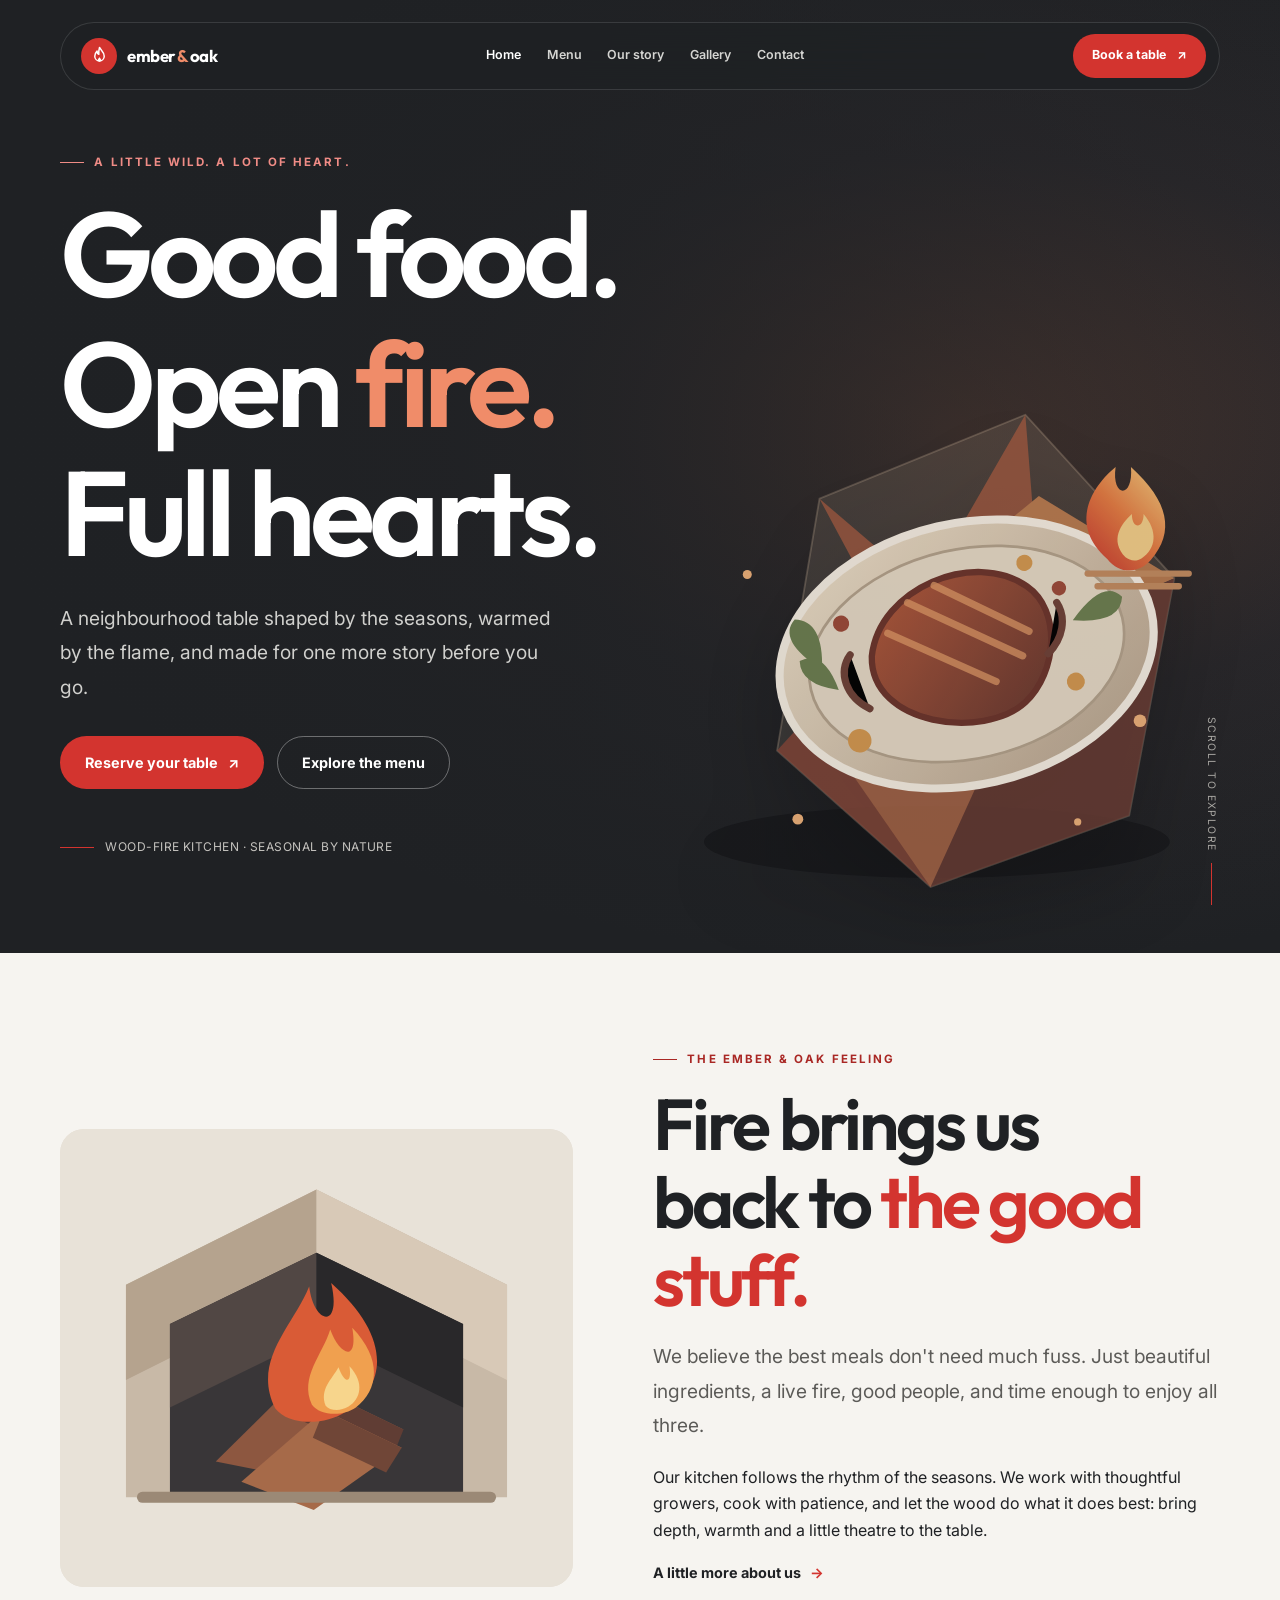
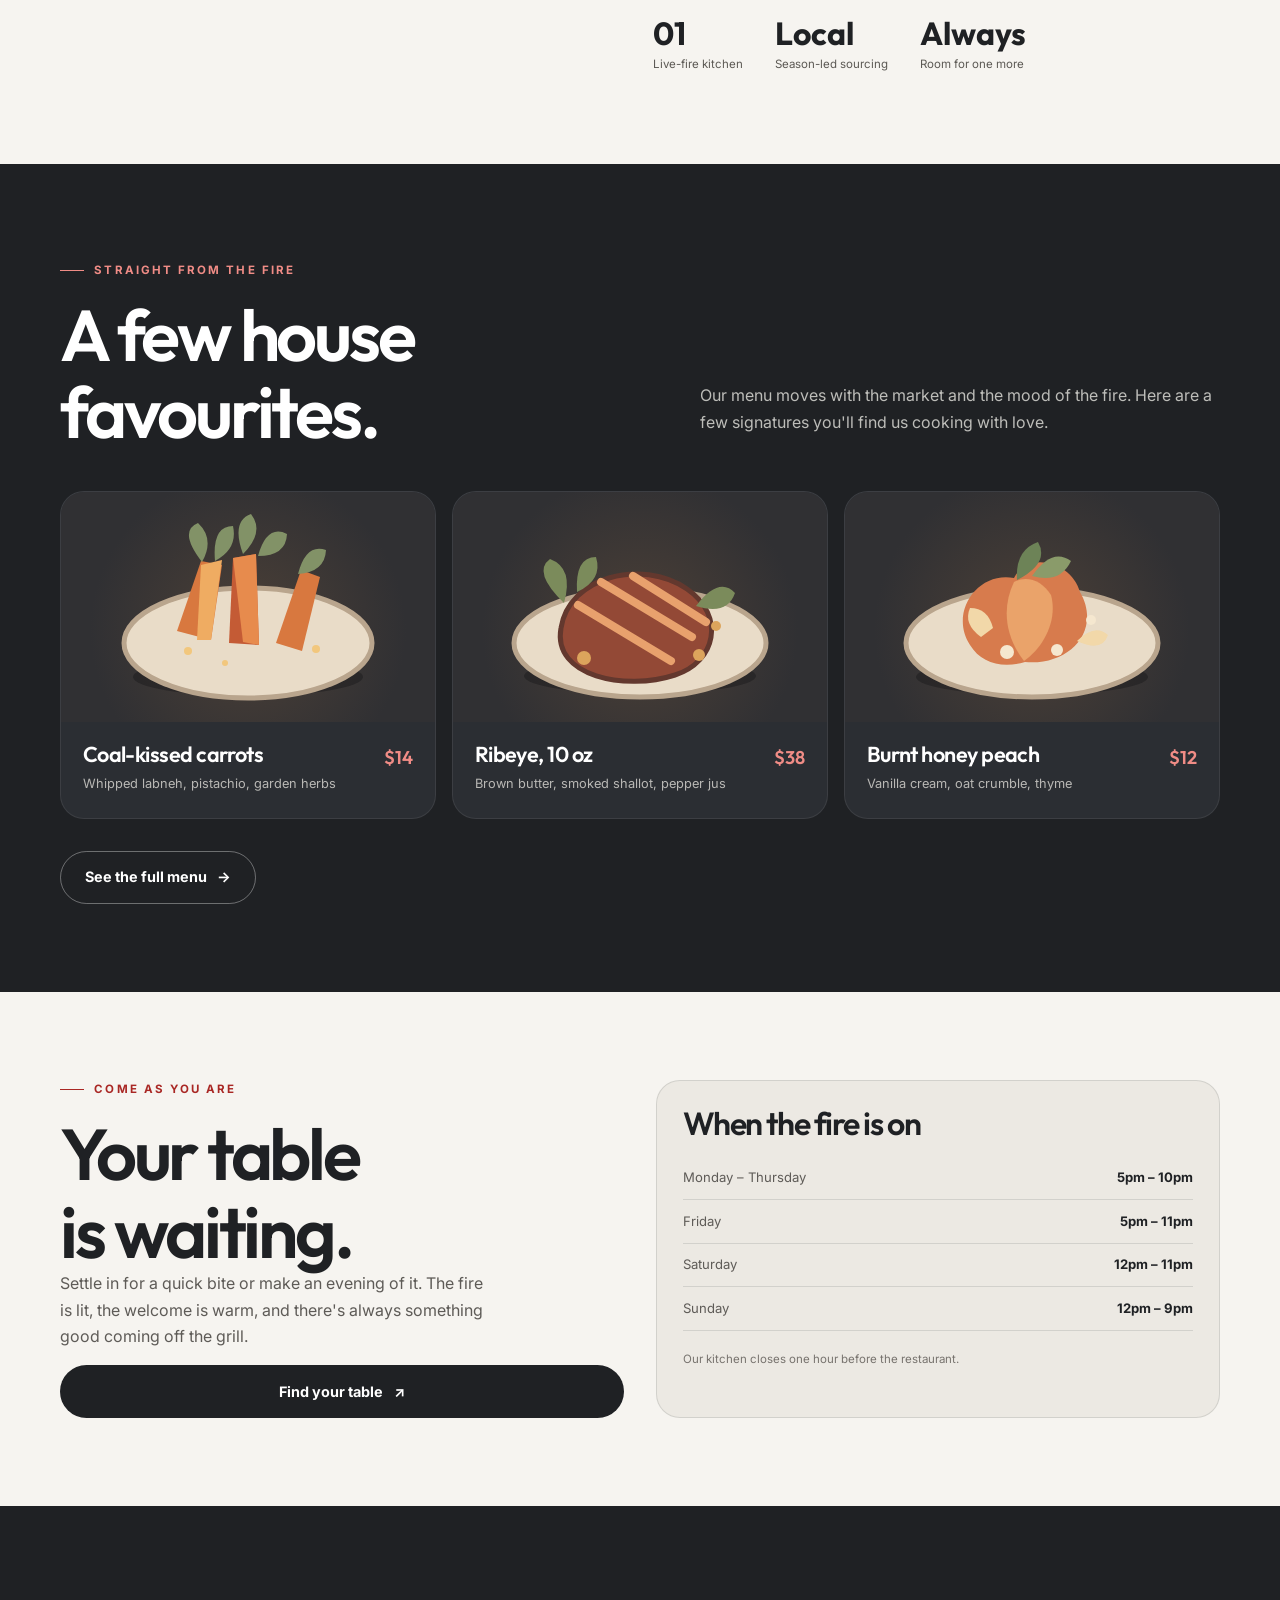
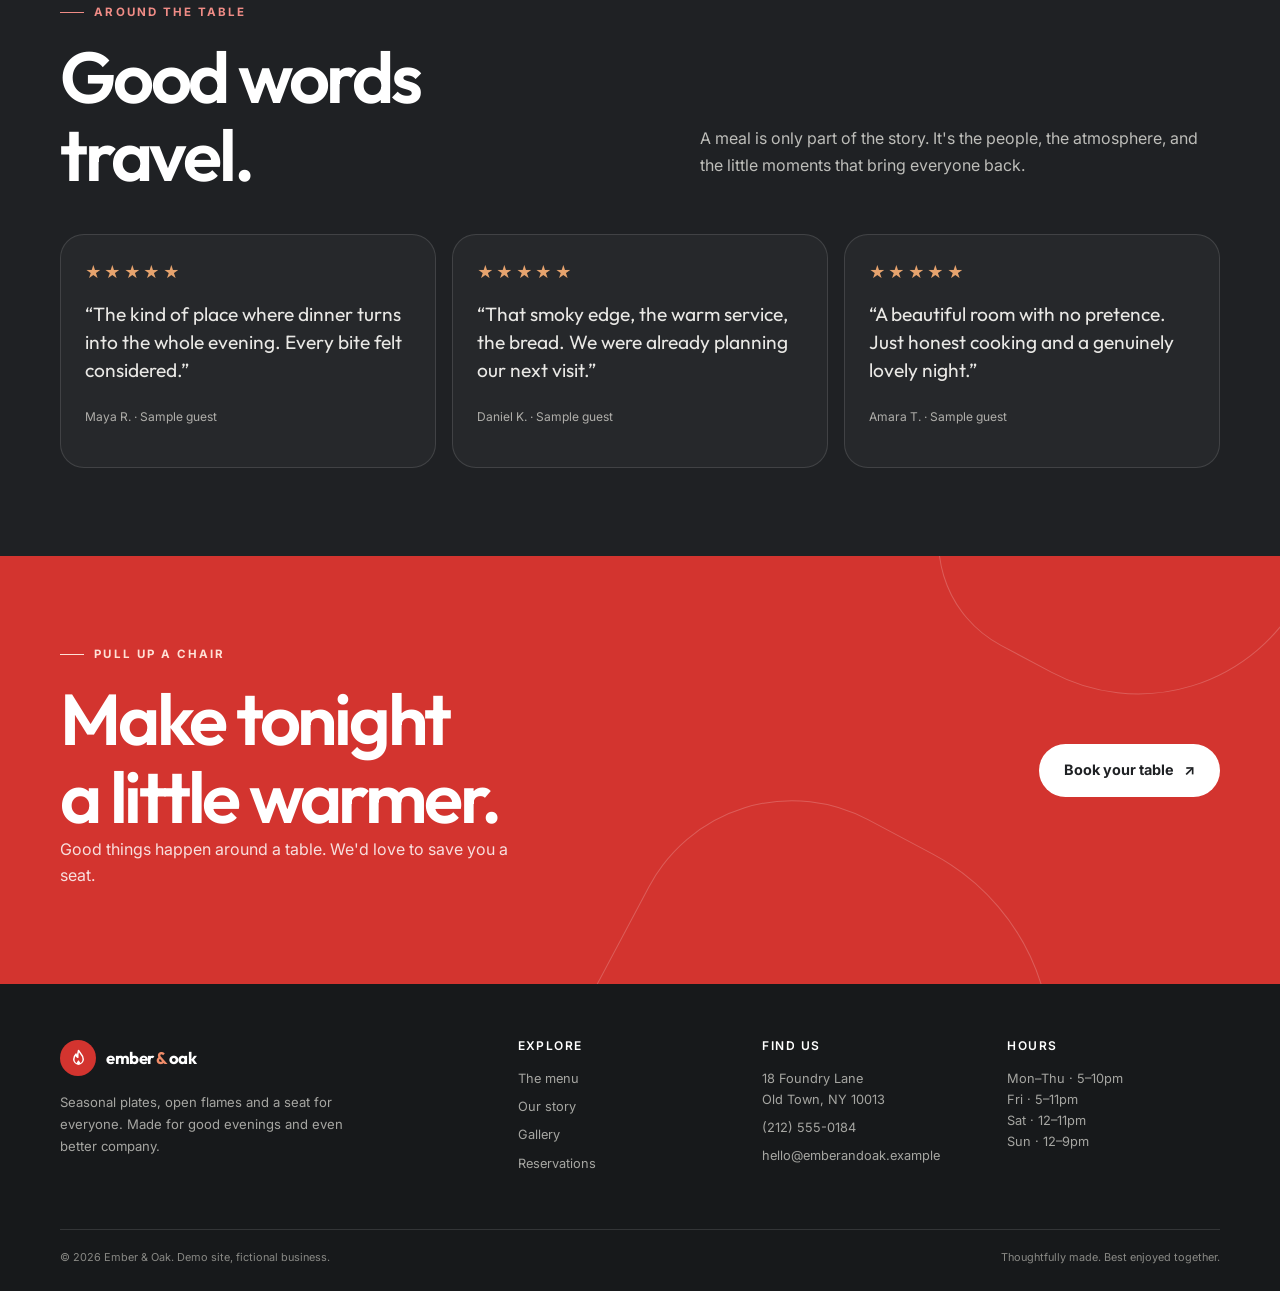
==== index.html @ a375aa8c "Polish homepage metadata, fonts, footer and design tokens" ====
<!doctype html>
<html lang="en">
<head>
  <meta charset="utf-8">
  <meta name="viewport" content="width=device-width, initial-scale=1">
  <meta name="theme-color" content="#1F2124">
  <title>Ember & Oak | Wood-Fire Dining, Thoughtfully Made</title>
  <meta name="description" content="Gather around the fire at Ember & Oak. Seasonal ingredients, open-flame cooking and generous hospitality in the heart of the city.">
  <meta property="og:type" content="website">
  <meta property="og:title" content="Ember & Oak | Wood-Fire Dining">
  <meta property="og:description" content="Seasonal ingredients. Open-flame cooking. A table worth gathering around.">
  <link rel="preconnect" href="https://fonts.googleapis.com">
  <link rel="preconnect" href="https://fonts.gstatic.com" crossorigin>
  <link href="https://fonts.googleapis.com/css2?family=Inter:wght@400;500;600;700&family=Outfit:wght@400;500;600;700;800&display=swap" rel="stylesheet">
  <link rel="stylesheet" href="css/styles.css">
  <script src="js/main.js" defer></script>
</head>
<body>
  <a class="skip-link" href="#main">Skip to content</a>
  <header class="site-header">
    <div class="container">
      <nav class="nav-shell" aria-label="Main navigation">
        <a class="brand" href="index.html" aria-label="Ember and Oak home">
          <span class="brand-mark" aria-hidden="true">
            <svg viewBox="0 0 24 24" fill="none"><path d="M12 2.8c1.7 3.1 5.4 5.2 5.4 10a5.4 5.4 0 1 1-10.8 0c0-2.2 1-4.1 2.6-5.8.1 2 1.1 3.1 2 3.6-.2-3.1.1-5.3.8-7.8Z" stroke="white" stroke-width="1.7" stroke-linecap="round" stroke-linejoin="round"/><path d="M12 14.1c1 1.2 1.8 2 1.8 3.1a1.8 1.8 0 1 1-3.6 0c0-.9.6-1.8 1.8-3.1Z" fill="white"/></svg>
          </span>
          <span>ember <span style="color:var(--accent-warm)">&</span> oak</span>
        </a>
        <div class="nav-links">
          <a href="index.html" aria-current="page">Home</a>
          <a href="menu.html">Menu</a>
          <a href="about.html">Our story</a>
          <a href="gallery.html">Gallery</a>
          <a href="contact.html">Contact</a>
        </div>
        <a class="btn nav-cta" href="reservations.html">Book a table <span aria-hidden="true">↗</span></a>
        <button class="menu-toggle" type="button" aria-label="Open navigation" aria-expanded="false" aria-controls="mobile-nav">
          <svg viewBox="0 0 24 24" fill="none" stroke="currentColor" stroke-width="1.8" stroke-linecap="round"><path d="M4 7h16M4 12h16M4 17h16"/></svg>
        </button>
      </nav>
      <div class="mobile-nav" id="mobile-nav">
        <a href="index.html" aria-current="page">Home</a>
        <a href="menu.html">Menu</a>
        <a href="about.html">Our story</a>
        <a href="gallery.html">Gallery</a>
        <a href="reservations.html">Reservations</a>
        <a href="contact.html">Contact</a>
      </div>
    </div>
  </header>

  <main id="main">
    <section class="hero" aria-labelledby="hero-title">
      <canvas class="hero-mesh" id="hero-mesh" aria-hidden="true"></canvas>
      <div class="container hero-grid">
        <div class="hero-copy">
          <p class="eyebrow">A little wild. A lot of heart.</p>
          <h1 id="hero-title">Good food.<br>Open <em>fire.</em><br>Full hearts.</h1>
          <p class="lead">A neighbourhood table shaped by the seasons, warmed by the flame, and made for one more story before you go.</p>
          <div class="hero-actions">
            <a class="btn" href="reservations.html">Reserve your table <span aria-hidden="true">↗</span></a>
            <a class="btn btn--outline" href="menu.html">Explore the menu</a>
          </div>
          <p class="hero-note">WOOD-FIRE KITCHEN · SEASONAL BY NATURE</p>
        </div>
      </div>
      <div class="hero-art hero-orbit" aria-hidden="true">
        <svg viewBox="0 0 720 660" role="img">
          <defs>
            <linearGradient id="plate" x1="0" y1="0" x2="1" y2="1"><stop stop-color="#F4E6CF"/><stop offset="1" stop-color="#B9A48D"/></linearGradient>
            <linearGradient id="steak" x1="0" y1="0" x2="1" y2="1"><stop stop-color="#B85B3C"/><stop offset="1" stop-color="#66372F"/></linearGradient>
            <linearGradient id="flame" x1="0" y1="1" x2=".8" y2="0"><stop stop-color="#C9342E"/><stop offset=".55" stop-color="#E77C42"/><stop offset="1" stop-color="#F5C477"/></linearGradient>
          </defs>
          <ellipse cx="382" cy="558" rx="258" ry="40" fill="#090A0B" opacity=".38"/>
          <g transform="translate(60 36)">
            <path d="M145 421 192 142 420 49 585 230 535 493 315 572Z" fill="#D7C6AC" opacity=".14"/>
            <path d="M145 421 192 142 420 49 585 230 535 493 315 572Z" fill="none" stroke="#F4D7B6" stroke-opacity=".24" stroke-width="2"/>
            <g opacity=".8">
              <path d="m192 142 117 100 111-193 15 190-126 121Z" fill="#A65B40"/>
              <path d="m309 242 126-103 150 91-179 78Z" fill="#D68A55"/>
              <path d="m145 421 164-179 111 66-105 264Z" fill="#8C4738"/>
              <path d="m420 308 165-78-50 263-220 79Z" fill="#6E3B32"/>
              <path d="m309 242 126 66-120 264-105-151Z" fill="#B96D4A"/>
            </g>
            <ellipse cx="355" cy="314" rx="210" ry="145" transform="rotate(-13 355 314)" fill="url(#plate)" stroke="#F9F1E5" stroke-width="9"/>
            <ellipse cx="355" cy="314" rx="177" ry="116" transform="rotate(-13 355 314)" fill="#E9DCC8" stroke="#B6A48D" stroke-width="3"/>
            <g transform="rotate(-13 355 314)">
              <path d="M252 293c25-72 137-90 185-37 31 34 12 100-31 125-53 30-173-13-154-88Z" fill="url(#steak)" stroke="#6D342B" stroke-width="7"/>
              <path d="m275 272 105 79M304 244l111 86M337 232l91 73" stroke="#E8A06A" stroke-width="8" stroke-linecap="round" opacity=".72"/>
              <path d="M237 349c-23-19-26-47-8-63M443 334c20-13 29-34 22-53" stroke="#704237" stroke-width="8" stroke-linecap="round"/>
              <g fill="#6D8050"><path d="M195 295q-42-43-17-61 31 8 17 61ZM208 321q-40-15-35-41 29-7 35 41ZM478 304q43-38 59-13-8 29-59 13Z"/></g>
              <g fill="#D79A50"><circle cx="218" cy="381" r="13"/><circle cx="466" cy="371" r="10"/><circle cx="440" cy="230" r="9"/></g>
              <g fill="#9E4A38"><circle cx="227" cy="250" r="9"/><circle cx="471" cy="266" r="8"/></g>
            </g>
            <g transform="translate(475 70)">
              <path d="M36 139c-43-38-18-80 9-102-5 34 20 36 17 0 42 38 49 72 22 103-12 14-34 17-48-1Z" fill="url(#flame)"/>
              <path d="M56 137c-18-19-5-37 7-48 0 17 13 17 13 0 16 19 14 38-2 49-6 4-13 3-18-1Z" fill="#F6D18A"/>
              <path d="M14 155h112M25 169h90" stroke="#C58C60" stroke-width="7" stroke-linecap="round"/>
            </g>
            <g fill="#F1B37B"><circle cx="112" cy="226" r="5"/><circle cx="547" cy="388" r="7"/><circle cx="478" cy="500" r="4"/><circle cx="168" cy="497" r="6"/></g>
          </g>
        </svg>
      </div>
      <div class="hero-scroll" aria-hidden="true">Scroll to explore</div>
    </section>

    <section class="section section--paper" aria-labelledby="story-title">
      <div class="container story-grid">
        <div class="story-art reveal">
          <svg viewBox="0 0 560 500" role="img" aria-labelledby="story-art-title story-art-desc">
            <title id="story-art-title">A low-poly wood-fired hearth</title>
            <desc id="story-art-desc">Polygonal illustration of glowing logs and a warm flame inside a stone hearth.</desc>
            <rect width="560" height="500" rx="24" fill="#E8E2D8"/>
            <path d="M72 402V170l208-104 208 104v232Z" fill="#C8B9A7"/>
            <path d="M72 170 280 66v104L72 274Z" fill="#B5A38E"/>
            <path d="m280 66 208 104v104L280 170Z" fill="#D8C9B7"/>
            <path d="M120 402V213l160-78 160 78v189Z" fill="#393638"/>
            <path d="m120 213 160-78v91l-160 78Z" fill="#514744"/>
            <path d="m280 135 160 78v91l-160-78Z" fill="#29282A"/>
            <path d="m170 363 91-90 114 55-93 57Z" fill="#8D5740"/>
            <path d="m261 273 114 55-14 35-113-52Z" fill="#603D34"/>
            <path d="m198 385 90-78 85 41-96 68Z" fill="#A66A49"/>
            <path d="m288 307 85 41-17 27-80-38Z" fill="#704637"/>
            <path d="M235 305c-26-52 19-89 37-133 5 42 36 47 24-4 62 55 65 108 17 140-26 17-64 15-78-3Z" fill="#D95B36"/>
            <path d="M275 301c-14-30 12-55 20-82 10 28 31 37 24-2 33 34 29 68 4 87-16 11-40 8-48-3Z" fill="#F0A04F"/>
            <path d="M290 302c-7-18 7-29 14-42 6 17 15 20 12-1 17 18 12 36-1 44-10 6-21 4-25-1Z" fill="#F7D58C"/>
            <path d="M90 402h380" stroke="#9B8976" stroke-width="12" stroke-linecap="round"/>
          </svg>
        </div>
        <div class="story-copy reveal reveal-delay-1">
          <p class="eyebrow">The Ember & Oak feeling</p>
          <h2 id="story-title">Fire brings us<br>back to <span style="color:var(--accent)">the good stuff.</span></h2>
          <p class="lead">We believe the best meals don't need much fuss. Just beautiful ingredients, a live fire, good people, and time enough to enjoy all three.</p>
          <p>Our kitchen follows the rhythm of the seasons. We work with thoughtful growers, cook with patience, and let the wood do what it does best: bring depth, warmth and a little theatre to the table.</p>
          <a class="text-link" href="about.html">A little more about us <span aria-hidden="true">→</span></a>
          <div class="story-stats">
            <div class="stat"><strong>01</strong><span>Live-fire kitchen</span></div>
            <div class="stat"><strong>Local</strong><span>Season-led sourcing</span></div>
            <div class="stat"><strong>Always</strong><span>Room for one more</span></div>
          </div>
        </div>
      </div>
    </section>

    <section class="section" aria-labelledby="dishes-title">
      <div class="container">
        <div class="section-heading reveal">
          <div><p class="eyebrow">Straight from the fire</p><h2 id="dishes-title">A few house<br>favourites.</h2></div>
          <p>Our menu moves with the market and the mood of the fire. Here are a few signatures you'll find us cooking with love.</p>
        </div>
        <div class="dish-grid">
          <article class="dish-card reveal">
            <div class="dish-art">
              <svg viewBox="0 0 340 230" role="img" aria-label="Low-poly illustration of charred carrots with green herbs">
                <ellipse cx="170" cy="185" rx="115" ry="19" fill="#151618" opacity=".4"/><ellipse cx="170" cy="151" rx="124" ry="55" fill="#E9DCC8" stroke="#B9A58D" stroke-width="5"/>
                <path d="m99 139 24-70 21 4-11 75Z" fill="#D8783F"/><path d="m123 73 21-5-11 80-14 0Z" fill="#EFAC62"/><path d="m151 151 4-85 23-4 3 91Z" fill="#C45B35"/><path d="m155 66 23-4 3 91-16-3Z" fill="#E78B4D"/><path d="m198 151 25-73 19 7-18 74Z" fill="#D8783F"/>
                <g fill="#829267"><path d="M124 70q-24-31-4-39 17 16 4 39ZM137 69q-3-35 18-35 5 23-18 35ZM165 62q-12-33 8-40 14 18-8 40ZM180 64q9-32 29-22-1 22-29 22ZM220 82q8-31 28-24-1 22-28 24Z"/></g>
                <g fill="#F2C77D"><circle cx="110" cy="159" r="4"/><circle cx="238" cy="157" r="4"/><circle cx="147" cy="171" r="3"/></g>
              </svg>
            </div>
            <div class="dish-info"><div><h3>Coal-kissed carrots</h3><p>Whipped labneh, pistachio, garden herbs</p></div><span class="dish-price">$14</span></div>
          </article>
          <article class="dish-card reveal reveal-delay-1">
            <div class="dish-art">
              <svg viewBox="0 0 340 230" role="img" aria-label="Low-poly illustration of wood-fired steak with herbs">
                <ellipse cx="170" cy="184" rx="116" ry="18" fill="#151618" opacity=".4"/><ellipse cx="170" cy="151" rx="126" ry="54" fill="#E9DCC8" stroke="#B9A58D" stroke-width="5"/>
                <path d="M91 136c8-51 80-70 126-39 39 27 29 73-12 86-49 16-123 2-114-47Z" fill="#934936" stroke="#63382E" stroke-width="5"/>
                <path d="m108 113 93 56M131 90l91 55M163 84l73 46" stroke="#E8A16D" stroke-width="8" stroke-linecap="round"/>
                <g fill="#7B8B5B"><path d="M94 111q-32-31-14-44 24 9 14 44ZM107 100q-2-35 19-35 7 23-19 35ZM226 114q23-30 39-13-8 23-39 13Z"/></g>
                <g fill="#DCA45C"><circle cx="114" cy="166" r="7"/><circle cx="229" cy="163" r="6"/><circle cx="246" cy="134" r="5"/></g>
              </svg>
            </div>
            <div class="dish-info"><div><h3>Ribeye, 10 oz</h3><p>Brown butter, smoked shallot, pepper jus</p></div><span class="dish-price">$38</span></div>
          </article>
          <article class="dish-card reveal reveal-delay-2">
            <div class="dish-art">
              <svg viewBox="0 0 340 230" role="img" aria-label="Low-poly illustration of a roasted peach dessert">
                <ellipse cx="170" cy="185" rx="116" ry="18" fill="#151618" opacity=".4"/><ellipse cx="170" cy="151" rx="126" ry="54" fill="#E9DCC8" stroke="#B9A58D" stroke-width="5"/>
                <path d="M108 153c-21-32 7-74 44-67 14-28 58-16 66 14 22 38-10 74-55 70-23 7-44 1-55-17Z" fill="#D77B4D"/>
                <path d="M152 90c-13 27-8 56 10 79 19-13 34-40 27-66-9-15-25-20-37-13Z" fill="#EAA36A"/>
                <path d="M155 88q-2-30 21-38 12 21-21 38Z" fill="#6D8357"/><path d="M170 84q20-29 39-15-11 23-39 15Z" fill="#8A9B6A"/>
                <path d="M119 145q-18-13-11-29 18 0 23 20Z" fill="#F2D8A9"/><path d="M215 149q18-18 31-6-6 18-31 6Z" fill="#F2D8A9"/>
                <g fill="#F5E7CF"><circle cx="145" cy="160" r="7"/><circle cx="195" cy="158" r="6"/><circle cx="229" cy="128" r="5"/></g>
              </svg>
            </div>
            <div class="dish-info"><div><h3>Burnt honey peach</h3><p>Vanilla cream, oat crumble, thyme</p></div><span class="dish-price">$12</span></div>
          </article>
        </div>
        <div style="margin-top:2rem"><a class="btn btn--outline" href="menu.html">See the full menu <span aria-hidden="true">→</span></a></div>
      </div>
    </section>

    <section class="section section--paper" aria-labelledby="visit-title">
      <div class="container visit-grid">
        <div class="visit-aside reveal">
          <p class="eyebrow">Come as you are</p>
          <h2 id="visit-title">Your table<br>is waiting.</h2>
          <p>Settle in for a quick bite or make an evening of it. The fire is lit, the welcome is warm, and there's always something good coming off the grill.</p>
          <a class="btn btn--dark" href="reservations.html">Find your table <span aria-hidden="true">↗</span></a>
        </div>
        <div class="visit-card reveal reveal-delay-1">
          <h3>When the fire is on</h3>
          <div class="hours-row"><span>Monday – Thursday</span><strong>5pm – 10pm</strong></div>
          <div class="hours-row"><span>Friday</span><strong>5pm – 11pm</strong></div>
          <div class="hours-row"><span>Saturday</span><strong>12pm – 11pm</strong></div>
          <div class="hours-row"><span>Sunday</span><strong>12pm – 9pm</strong></div>
          <p style="margin:1.2rem 0 0;color:#77736E;font-size:.72rem">Our kitchen closes one hour before the restaurant.</p>
        </div>
      </div>
    </section>

    <section class="section" aria-labelledby="voices-title">
      <div class="container">
        <div class="section-heading reveal">
          <div><p class="eyebrow">Around the table</p><h2 id="voices-title">Good words<br>travel.</h2></div>
          <p>A meal is only part of the story. It's the people, the atmosphere, and the little moments that bring everyone back.</p>
        </div>
        <div class="quote-grid">
          <article class="quote-card reveal"><div class="quote-stars" aria-label="5 out of 5 stars">★★★★★</div><blockquote>“The kind of place where dinner turns into the whole evening. Every bite felt considered.”</blockquote><p class="quote-person">Maya R. · Sample guest</p></article>
          <article class="quote-card reveal reveal-delay-1"><div class="quote-stars" aria-label="5 out of 5 stars">★★★★★</div><blockquote>“That smoky edge, the warm service, the bread. We were already planning our next visit.”</blockquote><p class="quote-person">Daniel K. · Sample guest</p></article>
          <article class="quote-card reveal reveal-delay-2"><div class="quote-stars" aria-label="5 out of 5 stars">★★★★★</div><blockquote>“A beautiful room with no pretence. Just honest cooking and a genuinely lovely night.”</blockquote><p class="quote-person">Amara T. · Sample guest</p></article>
        </div>
      </div>
    </section>

    <section class="reservation-cta" aria-labelledby="cta-title">
      <div class="container cta-inner reveal">
        <div><p class="eyebrow" style="color:#FFE0D6">Pull up a chair</p><h2 id="cta-title">Make tonight<br>a little warmer.</h2><p>Good things happen around a table. We'd love to save you a seat.</p></div>
        <a class="btn" href="reservations.html">Book your table <span aria-hidden="true">↗</span></a>
      </div>
    </section>
  </main>

  <footer class="site-footer">
    <div class="container">
      <div class="footer-grid">
        <div class="footer-brand">
          <a class="brand" href="index.html"><span class="brand-mark" aria-hidden="true"><svg viewBox="0 0 24 24" fill="none"><path d="M12 2.8c1.7 3.1 5.4 5.2 5.4 10a5.4 5.4 0 1 1-10.8 0c0-2.2 1-4.1 2.6-5.8.1 2 1.1 3.1 2 3.6-.2-3.1.1-5.3.8-7.8Z" stroke="white" stroke-width="1.7" stroke-linecap="round" stroke-linejoin="round"/><path d="M12 14.1c1 1.2 1.8 2 1.8 3.1a1.8 1.8 0 1 1-3.6 0c0-.9.6-1.8 1.8-3.1Z" fill="white"/></svg></span><span>ember <span style="color:#F08C69">&</span> oak</span></a>
          <p>Seasonal plates, open flames and a seat for everyone. Made for good evenings and even better company.</p>
        </div>
        <div class="footer-col"><h3>Explore</h3><a href="menu.html">The menu</a><a href="about.html">Our story</a><a href="gallery.html">Gallery</a><a href="reservations.html">Reservations</a></div>
        <div class="footer-col"><h3>Find us</h3><p>18 Foundry Lane<br>Old Town, NY 10013</p><a href="tel:+12125550184">(212) 555-0184</a><a href="mailto:hello@emberandoak.example">hello@emberandoak.example</a></div>
        <div class="footer-col"><h3>Hours</h3><p>Mon–Thu · 5–10pm<br>Fri · 5–11pm<br>Sat · 12–11pm<br>Sun · 12–9pm</p></div>
      </div>
      <div class="footer-bottom"><span>© 2026 Ember & Oak. Demo site, fictional business.</span><span>Thoughtfully made. Best enjoyed together.</span></div>
    </div>
  </footer>
</body>
</html>
---- css/styles.css ----
/* Ember & Oak — shared design system
   Portfolio sample 01. Mobile-first, accessible, and dependency-free. */
:root {
  color-scheme: dark;
  --charcoal: #1F2124;
  --charcoal-soft: #2B2E33;
  --white: #FFFFFF;
  --paper: #F6F4F0;
  --accent: #D3342F;
  --accent-dark: #A92724;
  --accent-warm: #F08C69;
  --paper-muted: #5C5954;
  --muted: #B8B8B5;
  --line: rgba(255,255,255,.12);
  --font-heading: 'Outfit', 'Arial Rounded MT Bold', sans-serif;
  --font-body: 'Inter', Arial, sans-serif;
  --space-1: .5rem;
  --space-2: 1rem;
  --space-3: 1.5rem;
  --space-4: 2rem;
  --space-5: 3rem;
  --space-6: 4rem;
  --space-7: 6rem;
  --radius-card: 24px;
  --ease: cubic-bezier(.22,.61,.36,1);
  --content: 1160px;
}
*, *::before, *::after { box-sizing: border-box; }
html { scroll-behavior: smooth; scroll-padding-top: 6rem; }
body { margin: 0; background: var(--charcoal); color: var(--white); font-family: var(--font-body); font-size: 16px; line-height: 1.65; -webkit-font-smoothing: antialiased; }
body, button, input, textarea, select { font-family: var(--font-body); }
img, svg { display: block; max-width: 100%; }
a { color: inherit; text-decoration: none; }
button, a { -webkit-tap-highlight-color: transparent; }
button { color: inherit; }
:focus-visible { outline: 3px solid #F1A39F; outline-offset: 4px; }
::selection { background: var(--accent); color: var(--white); }
@view-transition { navigation: auto; }
::view-transition-group(root) { animation-duration: .45s; }
@media (prefers-reduced-motion: reduce) {
  *, *::before, *::after { scroll-behavior: auto !important; animation-duration: .01ms !important; animation-iteration-count: 1 !important; transition-duration: .01ms !important; }
}
.skip-link { position: fixed; z-index: 1000; top: .75rem; left: .75rem; padding: .75rem 1rem; border-radius: 999px; background: var(--white); color: var(--charcoal); transform: translateY(-160%); }
.skip-link:focus { transform: translateY(0); }
.container { width: min(calc(100% - 2.5rem), var(--content)); margin-inline: auto; }
.section { padding-block: var(--space-6); }
.section--paper { background: var(--paper); color: var(--charcoal); }
.eyebrow { display: inline-flex; align-items: center; gap: .65rem; margin: 0 0 1rem; color: #F08C86; font-size: .72rem; font-weight: 700; letter-spacing: .18em; text-transform: uppercase; }
.eyebrow::before { width: 24px; height: 1px; background: currentColor; content: ''; }
.section--paper .eyebrow { color: var(--accent-dark); }
h1, h2, h3, h4 { margin: 0; font-family: var(--font-heading); font-weight: 600; letter-spacing: -.045em; line-height: 1.08; }
h1 { font-size: clamp(3.25rem, 12vw, 7.5rem); }
h2 { font-size: clamp(2.35rem, 7vw, 4.5rem); }
h3 { font-size: clamp(1.45rem, 3vw, 2rem); }
p { margin: 0 0 1rem; }
.lead { max-width: 620px; color: #D0D0CD; font-size: clamp(1.05rem, 2vw, 1.2rem); line-height: 1.8; }
.section--paper .lead { color: #5C5B58; }
.section-heading { display: flex; flex-direction: column; gap: 1rem; margin-bottom: 2.5rem; }
.section-heading > p { max-width: 520px; color: #BDBDB9; }
.section--paper .section-heading > p { color: #66635F; }
.btn { display: inline-flex; min-height: 52px; align-items: center; justify-content: center; gap: .65rem; padding: .85rem 1.5rem; border: 1px solid transparent; border-radius: 999px; background: var(--accent); color: var(--white); font-size: .9rem; font-weight: 700; transition: transform .3s var(--ease), background .3s var(--ease), box-shadow .3s var(--ease); cursor: pointer; }
.btn:hover { transform: translateY(-3px); background: #E0443F; box-shadow: 0 12px 28px rgba(211,52,47,.22); }
.btn:active { transform: translateY(0) scale(.98); }
.btn--outline { border-color: rgba(255,255,255,.35); background: transparent; }
.btn--outline:hover { border-color: var(--white); background: rgba(255,255,255,.08); box-shadow: none; }
.btn--dark { background: var(--charcoal); }
.btn--dark:hover { background: #36393E; }
.text-link { display: inline-flex; align-items: center; gap: .55rem; font-size: .9rem; font-weight: 700; }
.text-link span { color: var(--accent); transition: transform .25s var(--ease); }
.text-link:hover span { transform: translateX(5px); }

/* Shared navigation */
.site-header { position: absolute; z-index: 50; top: 1rem; right: 0; left: 0; }
.nav-shell { display: flex; min-height: 68px; align-items: center; justify-content: space-between; gap: 1rem; padding: .65rem .8rem .65rem 1.1rem; border: 1px solid rgba(255,255,255,.12); border-radius: 999px; background: rgba(31,33,36,.76); backdrop-filter: blur(18px); }
.brand { display: inline-flex; align-items: center; gap: .65rem; font-family: var(--font-heading); font-size: 1.05rem; font-weight: 700; letter-spacing: -.035em; white-space: nowrap; }
.brand-mark { display: grid; width: 36px; height: 36px; place-items: center; border-radius: 50%; background: var(--accent); }
.brand-mark svg { width: 21px; }
.nav-links { display: none; align-items: center; gap: clamp(1rem, 2vw, 2rem); }
.nav-links a { color: #D5D5D2; font-size: .78rem; font-weight: 600; transition: color .2s ease; }
.nav-links a:hover, .nav-links a[aria-current="page"] { color: var(--white); }
.nav-cta { display: none; min-height: 44px; padding: .65rem 1.15rem; font-size: .78rem; }
.menu-toggle { display: grid; width: 44px; height: 44px; place-items: center; border: 0; border-radius: 50%; background: var(--charcoal-soft); cursor: pointer; }
.menu-toggle svg { width: 21px; }
.mobile-nav { position: absolute; top: calc(100% + .6rem); right: 1.25rem; left: 1.25rem; display: none; padding: .8rem; border: 1px solid var(--line); border-radius: 22px; background: #292B2F; box-shadow: 0 20px 50px rgba(0,0,0,.3); }
.mobile-nav.is-open { display: grid; }
.mobile-nav a { padding: .85rem 1rem; border-radius: 12px; color: #E7E7E4; font-size: .9rem; font-weight: 600; }
.mobile-nav a:hover { background: rgba(255,255,255,.07); }

/* Homepage hero */
.hero { position: relative; display: grid; min-height: 760px; min-height: min(900px, 100svh); align-items: center; overflow: hidden; padding: 9rem 0 5rem; isolation: isolate; background: radial-gradient(ellipse at 75% 45%, #49352E 0, #29272A 37%, #1F2124 72%); }
.hero::before { position: absolute; z-index: -1; inset: 0; background: linear-gradient(90deg, rgba(31,33,36,.98) 0%, rgba(31,33,36,.84) 48%, rgba(31,33,36,.15) 100%); content: ''; }
.hero-mesh { position: absolute; z-index: -1; inset: 0; width: 100%; height: 100%; opacity: .56; pointer-events: none; }
.hero-grid { display: grid; align-items: center; gap: 1rem; }
.hero-copy { position: relative; z-index: 2; max-width: 680px; }
.hero h1 { max-width: 760px; }
.hero h1 em { color: #F08C69; font-style: normal; }
.hero-copy .lead { max-width: 510px; margin-top: 1.5rem; }
.hero-actions { display: flex; flex-wrap: wrap; gap: .8rem; margin-top: 2rem; }
.hero-note { display: flex; align-items: center; gap: .7rem; margin-top: 3rem; color: #C4C2BE; font-size: .75rem; letter-spacing: .04em; }
.hero-note::before { width: 34px; height: 1px; background: var(--accent); content: ''; }
.hero-art { position: absolute; right: -16%; bottom: -2%; width: min(76vw, 690px); opacity: .88; pointer-events: none; }
.hero-art svg { width: 100%; filter: drop-shadow(0 35px 40px rgba(0,0,0,.24)); }
.hero-orbit { transform-origin: 50% 50%; animation: orbit-float 9s ease-in-out infinite; }
@keyframes orbit-float { 0%,100% { transform: translateY(0) rotate(-1deg); } 50% { transform: translateY(-13px) rotate(1deg); } }
.hero-scroll { display: none; }

/* Home story */
.story-grid { display: grid; gap: 2rem; align-items: center; }
.story-art { overflow: hidden; border-radius: var(--radius-card); background: #E8E2D8; }
.story-art svg { width: 100%; }
.story-copy h2 { max-width: 600px; }
.story-copy .lead { margin-block: 1.3rem; }
.story-stats { display: flex; flex-wrap: wrap; gap: 2rem; margin-top: 2rem; }
.stat strong { display: block; font-family: var(--font-heading); font-size: 2rem; line-height: 1; }
.stat span { color: var(--paper-muted); font-size: .72rem; }

/* Featured plates */
.dish-grid { display: grid; gap: 1rem; }
.dish-card { overflow: hidden; border: 1px solid rgba(255,255,255,.08); border-radius: var(--radius-card); background: var(--charcoal-soft); transition: transform .4s var(--ease), border-color .4s ease; }
.dish-card:hover { transform: translateY(-6px); border-color: rgba(211,52,47,.5); }
.dish-art { display: grid; min-height: 220px; place-items: center; overflow: hidden; background: radial-gradient(circle at 50% 60%, #4C4037, #303033 68%); }
.dish-art svg { width: 100%; max-width: 340px; transition: transform .6s var(--ease); }
.dish-card:hover .dish-art svg { transform: scale(1.045) rotate(-2deg); }
.dish-info { display: flex; align-items: flex-start; justify-content: space-between; gap: 1rem; padding: 1.3rem 1.35rem 1.5rem; }
.dish-info h3 { font-size: 1.35rem; letter-spacing: -.025em; }
.dish-info p { margin: .4rem 0 0; color: #B9B8B5; font-size: .8rem; }
.dish-price { color: #F08C86; font-family: var(--font-heading); font-size: 1.15rem; font-weight: 600; white-space: nowrap; }

/* Visit strip */
.visit-grid { display: grid; gap: 2rem; }
.visit-card { padding: 1.6rem; border: 1px solid rgba(31,33,36,.12); border-radius: var(--radius-card); background: #ECE9E3; }
.visit-card h3 { margin-bottom: 1rem; }
.hours-row { display: flex; justify-content: space-between; gap: 1rem; padding: .65rem 0; border-bottom: 1px solid rgba(31,33,36,.12); color: #5E5B57; font-size: .82rem; }
.hours-row:last-child { border: 0; }
.hours-row strong { color: var(--charcoal); }
.visit-aside { display: flex; flex-direction: column; justify-content: center; }
.visit-aside p { max-width: 430px; color: #5E5B57; }

/* Testimonials */
.quote-grid { display: grid; gap: 1rem; }
.quote-card { padding: 1.5rem; border: 1px solid var(--line); border-radius: var(--radius-card); background: rgba(255,255,255,.035); }
.quote-stars { margin-bottom: 1rem; color: #E6A36E; letter-spacing: .15em; }
.quote-card blockquote { margin: 0 0 1.4rem; color: #E9E8E5; font-family: var(--font-heading); font-size: 1.2rem; line-height: 1.45; }
.quote-person { color: #AFAEAA; font-size: .75rem; }

/* CTA and footer */
.reservation-cta { position: relative; overflow: hidden; padding-block: 5rem; background: var(--accent); isolation: isolate; }
.reservation-cta::before, .reservation-cta::after { position: absolute; z-index: -1; width: 360px; height: 360px; border: 1px solid rgba(255,255,255,.2); border-radius: 42% 58% 61% 39%; content: ''; transform: rotate(28deg); }
.reservation-cta::before { top: -220px; right: -40px; }
.reservation-cta::after { right: 18%; bottom: -300px; width: 460px; height: 460px; }
.cta-inner { display: flex; flex-direction: column; align-items: flex-start; gap: 1.5rem; }
.cta-inner h2 { max-width: 700px; }
.cta-inner p { max-width: 470px; color: rgba(255,255,255,.84); }
.cta-inner .btn { background: var(--white); color: var(--charcoal); }
.site-footer { padding: 3.5rem 0 1.5rem; background: #17191B; }
.footer-grid { display: grid; gap: 2rem; padding-bottom: 3rem; }
.footer-brand p { max-width: 300px; margin-top: 1rem; color: #A6A6A2; font-size: .82rem; }
.footer-col h3 { margin-bottom: .9rem; font-family: var(--font-body); font-size: .75rem; letter-spacing: .12em; text-transform: uppercase; }
.footer-col a, .footer-col p { display: block; margin: .45rem 0; color: #A6A6A2; font-size: .8rem; }
.footer-col a:hover { color: var(--white); }
.footer-bottom { display: flex; flex-direction: column; gap: .6rem; padding-top: 1.2rem; border-top: 1px solid var(--line); color: #898985; font-size: .68rem; }

/* Motion enhancements */
.reveal { transition: opacity .65s var(--ease), transform .65s var(--ease); }
.js .reveal { opacity: 0; transform: translateY(22px) scale(.99); transition: opacity .65s var(--ease), transform .65s var(--ease); }
.js .reveal.is-visible { opacity: 1; transform: translateY(0) scale(1); }
.reveal-delay-1 { transition-delay: .08s; }
.reveal-delay-2 { transition-delay: .16s; }
.reveal-delay-3 { transition-delay: .24s; }
@media (prefers-reduced-motion: reduce) { .reveal { opacity: 1; transform: none; } .hero-orbit { animation: none; } }

@media (min-width: 640px) {
  .container { width: min(calc(100% - 4rem), var(--content)); }
  .section { padding-block: 5.5rem; }
  .section-heading { flex-direction: row; align-items: end; justify-content: space-between; }
  .dish-grid, .quote-grid { grid-template-columns: repeat(2, minmax(0,1fr)); }
  .visit-grid { grid-template-columns: 1fr 1fr; align-items: stretch; }
  .footer-grid { grid-template-columns: 1.5fr 1fr 1fr; }
  .footer-bottom { flex-direction: row; justify-content: space-between; }
}
@media (min-width: 900px) {
  .site-header { top: 1.35rem; }
  .nav-shell { padding-left: 1.25rem; }
  .nav-links { display: flex; }
  .nav-cta { display: inline-flex; }
  .menu-toggle, .mobile-nav { display: none !important; }
  .hero { min-height: 820px; }
  .hero-grid { grid-template-columns: 1.1fr .9fr; }
  .hero-art { right: 1%; bottom: 2%; width: min(52vw, 680px); }
  .hero::before { background: linear-gradient(90deg, rgba(31,33,36,.98) 0%, rgba(31,33,36,.8) 44%, rgba(31,33,36,.08) 100%); }
  .hero-scroll { position: absolute; right: max(2rem, calc((100vw - var(--content))/2)); bottom: 3rem; display: flex; align-items: center; gap: .7rem; color: #A8A6A2; font-size: .65rem; letter-spacing: .14em; text-transform: uppercase; writing-mode: vertical-rl; }
  .hero-scroll::after { width: 1px; height: 42px; background: var(--accent); content: ''; }
  .story-grid { grid-template-columns: .95fr 1.05fr; gap: 5rem; }
  .dish-grid { grid-template-columns: repeat(3, minmax(0,1fr)); }
  .quote-grid { grid-template-columns: repeat(3, minmax(0,1fr)); }
  .footer-grid { grid-template-columns: 2fr 1fr 1fr 1fr; }
  .cta-inner { flex-direction: row; align-items: center; justify-content: space-between; }
}
@media (min-width: 1280px) {
  .hero-art { right: 3%; width: 650px; }
}
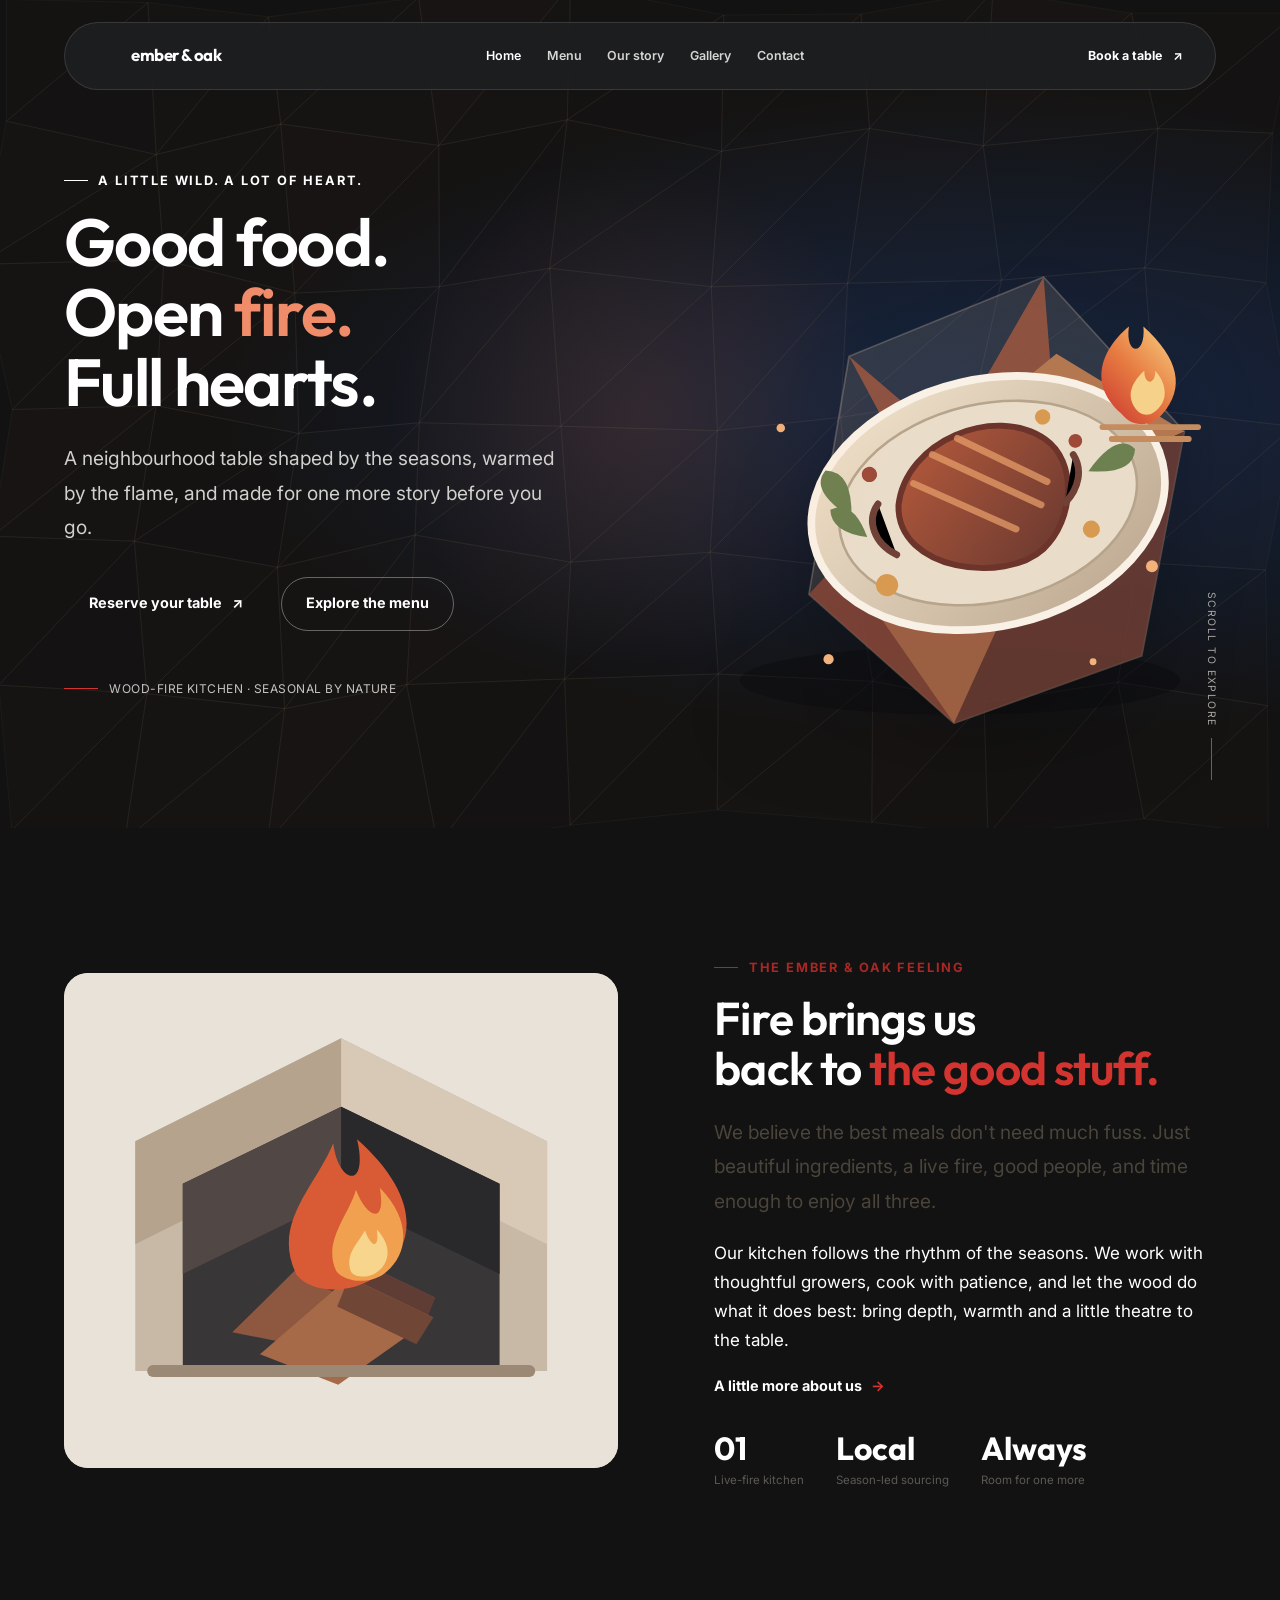
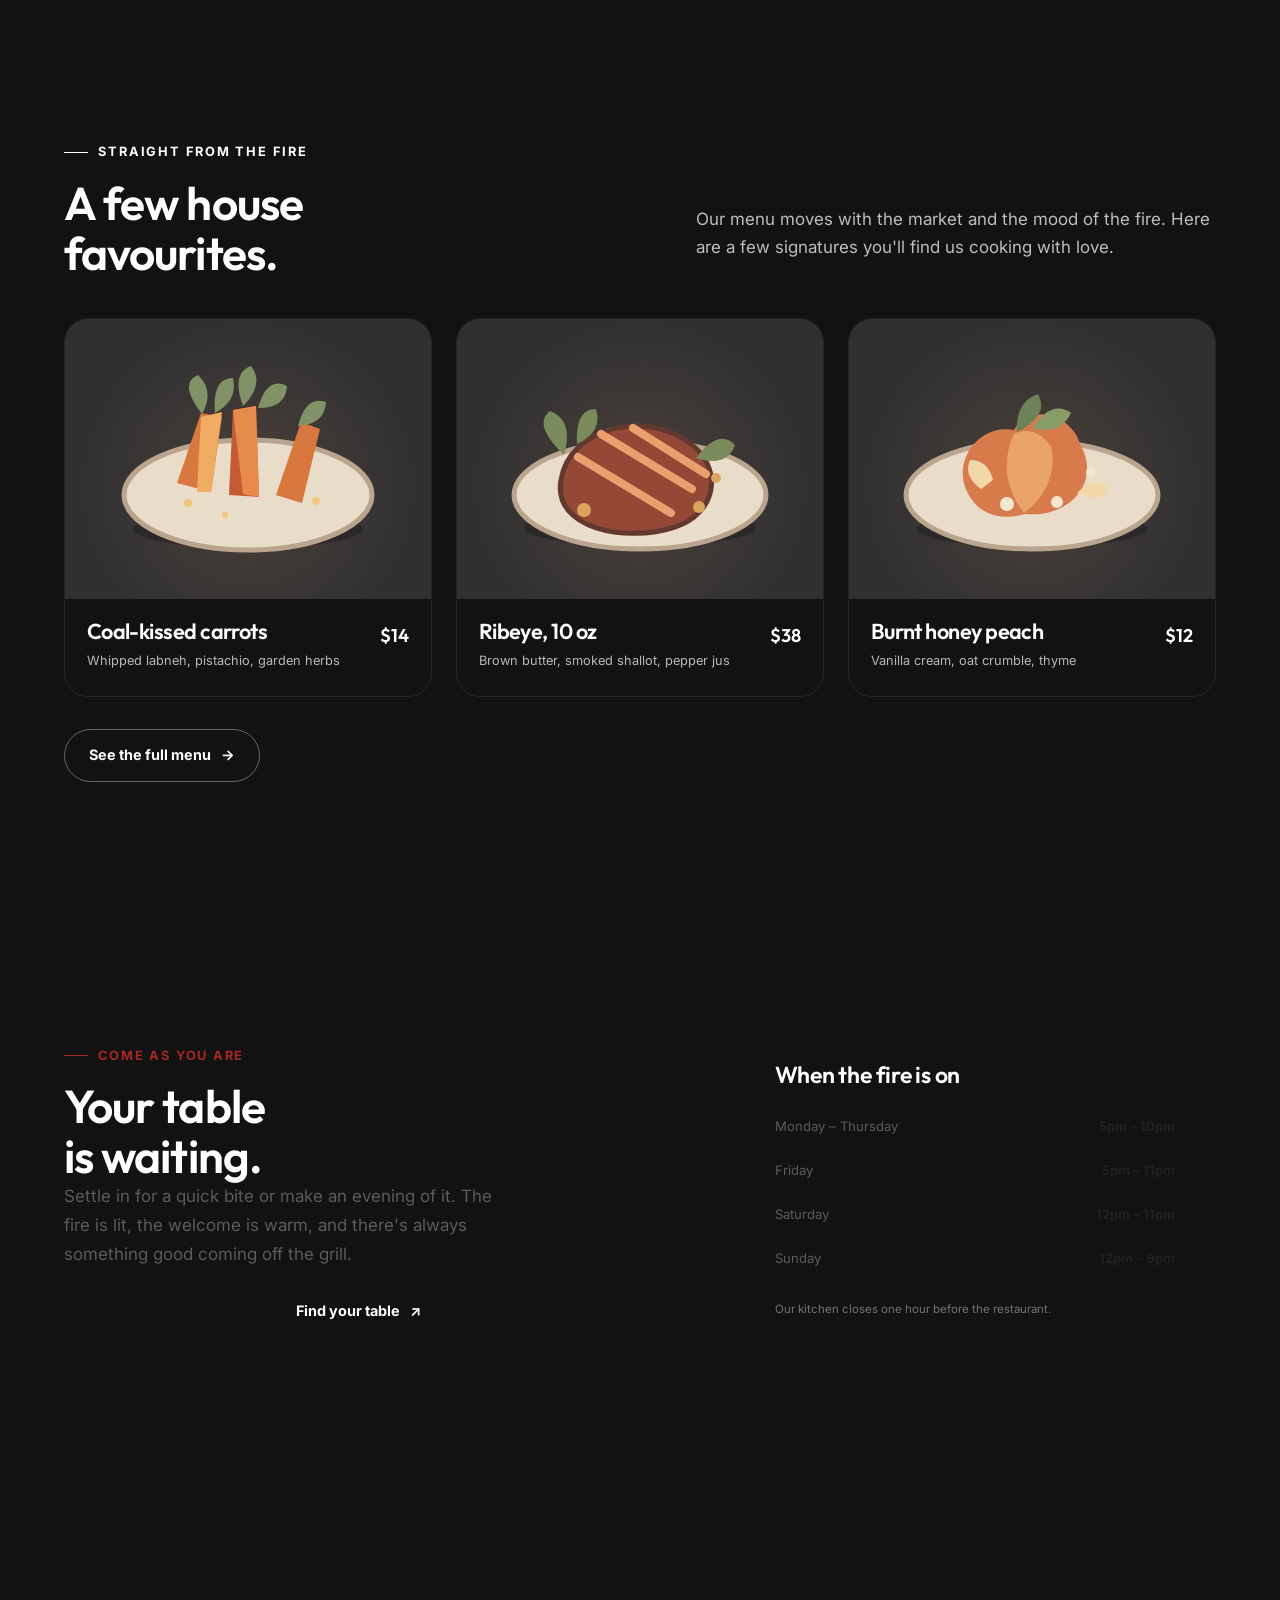
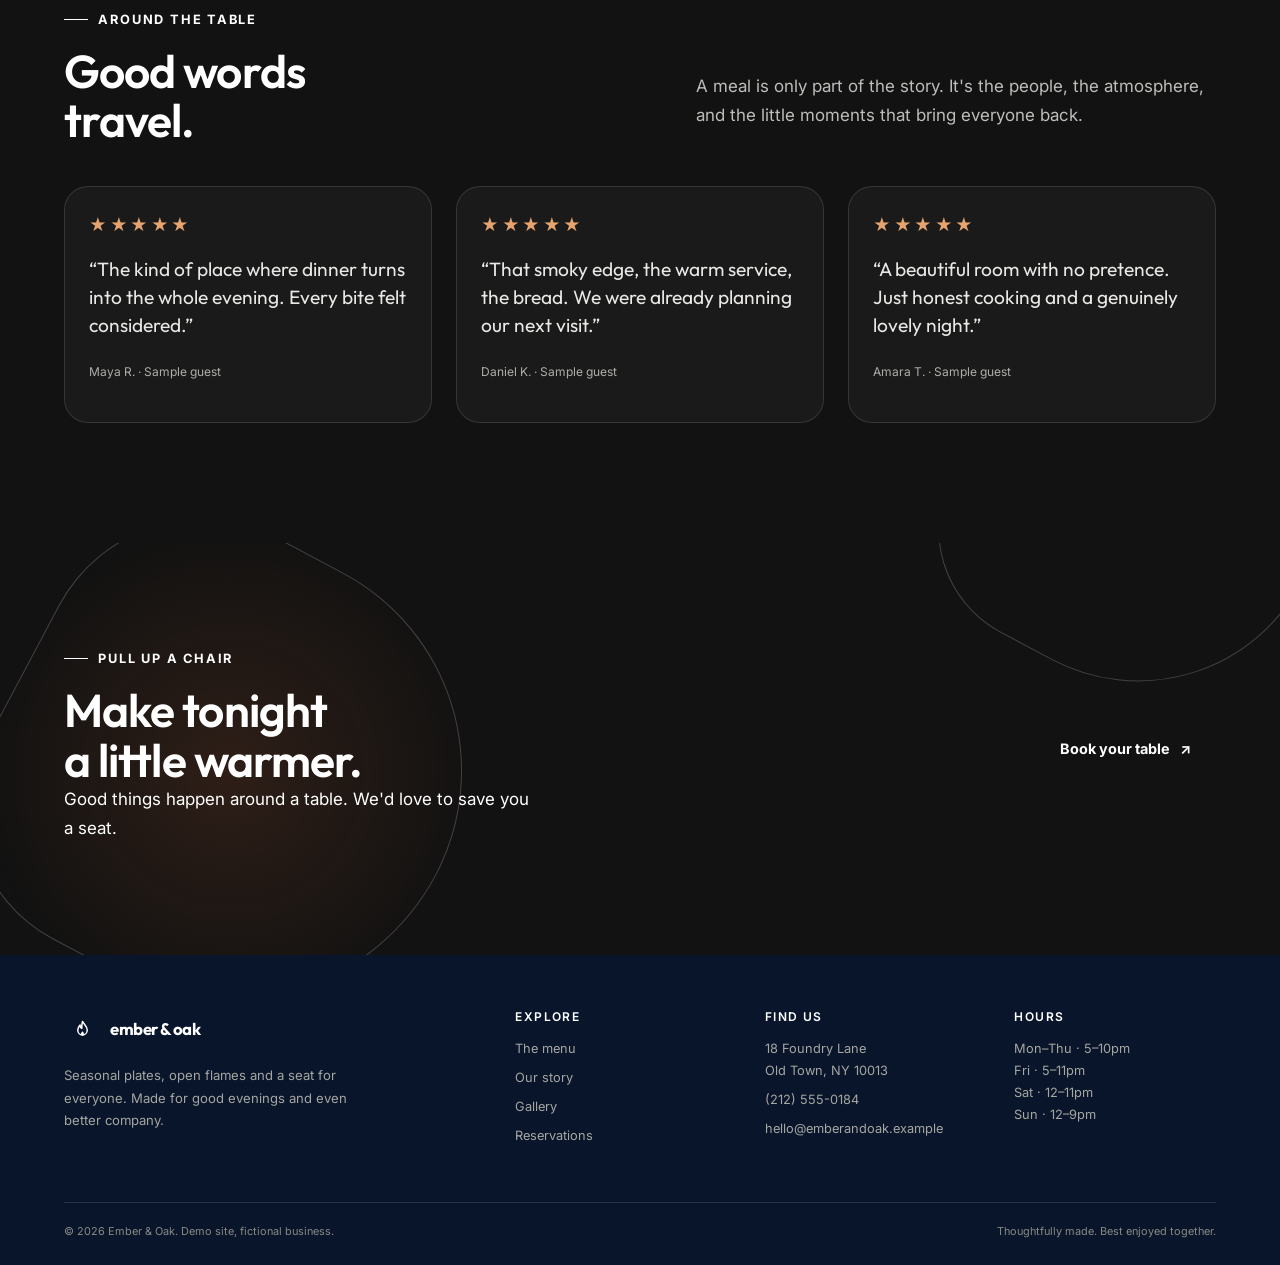
==== commit cecf88b7: "Update page palette, metadata and accessibility polish" ====
--- a/index.html
+++ b/index.html
@@ -3,7 +3,7 @@
 <head>
   <meta charset="utf-8">
   <meta name="viewport" content="width=device-width, initial-scale=1">
-  <meta name="theme-color" content="#1F2124">
+  <meta name="theme-color" content="#0C1B33">
   <title>Ember & Oak | Wood-Fire Dining, Thoughtfully Made</title>
   <meta name="description" content="Gather around the fire at Ember & Oak. Seasonal ingredients, open-flame cooking and generous hospitality in the heart of the city.">
   <meta property="og:type" content="website">
@@ -12,6 +12,8 @@
   <link rel="preconnect" href="https://fonts.googleapis.com">
   <link rel="preconnect" href="https://fonts.gstatic.com" crossorigin>
   <link href="https://fonts.googleapis.com/css2?family=Inter:wght@400;500;600;700&family=Outfit:wght@400;500;600;700;800&display=swap" rel="stylesheet">
+  <script>document.documentElement.classList.add('js')</script>
+  <meta property="og:image" content="images/ember-og.svg">
   <link rel="stylesheet" href="css/styles.css">
   <script src="js/main.js" defer></script>
 </head>
@@ -22,9 +24,9 @@
       <nav class="nav-shell" aria-label="Main navigation">
         <a class="brand" href="index.html" aria-label="Ember and Oak home">
           <span class="brand-mark" aria-hidden="true">
-            <svg viewBox="0 0 24 24" fill="none"><path d="M12 2.8c1.7 3.1 5.4 5.2 5.4 10a5.4 5.4 0 1 1-10.8 0c0-2.2 1-4.1 2.6-5.8.1 2 1.1 3.1 2 3.6-.2-3.1.1-5.3.8-7.8Z" stroke="white" stroke-width="1.7" stroke-linecap="round" stroke-linejoin="round"/><path d="M12 14.1c1 1.2 1.8 2 1.8 3.1a1.8 1.8 0 1 1-3.6 0c0-.9.6-1.8 1.8-3.1Z" fill="white"/></svg>
+            <svg viewBox="0 0 24 24" fill="none"><path d="M12 2.8c1.7 3.1 5.4 5.2 5.4 10a5.4 5.4 0 1 1-10.8 0c0-2.2 1-4.1 2.6-5.8.1 2 1.1 3.1 2 3.6-.2-3.1.1-5.3.8-7.8Z" stroke="var(--ink)" stroke-width="1.7" stroke-linecap="round" stroke-linejoin="round"/><path d="M12 14.1c1 1.2 1.8 2 1.8 3.1a1.8 1.8 0 1 1-3.6 0c0-.9.6-1.8 1.8-3.1Z" fill="var(--ink)"/></svg>
           </span>
-          <span>ember <span style="color:var(--accent-warm)">&</span> oak</span>
+          <span>ember <span class="brand-ampersand">&</span> oak</span>
         </a>
         <div class="nav-links">
           <a href="index.html" aria-current="page">Home</a>
@@ -225,7 +227,7 @@
 
     <section class="reservation-cta" aria-labelledby="cta-title">
       <div class="container cta-inner reveal">
-        <div><p class="eyebrow" style="color:#FFE0D6">Pull up a chair</p><h2 id="cta-title">Make tonight<br>a little warmer.</h2><p>Good things happen around a table. We'd love to save you a seat.</p></div>
+        <div><p class="eyebrow" class="eyebrow eyebrow--cta">Pull up a chair</p><h2 id="cta-title">Make tonight<br>a little warmer.</h2><p>Good things happen around a table. We'd love to save you a seat.</p></div>
         <a class="btn" href="reservations.html">Book your table <span aria-hidden="true">↗</span></a>
       </div>
     </section>
@@ -235,7 +237,7 @@
     <div class="container">
       <div class="footer-grid">
         <div class="footer-brand">
-          <a class="brand" href="index.html"><span class="brand-mark" aria-hidden="true"><svg viewBox="0 0 24 24" fill="none"><path d="M12 2.8c1.7 3.1 5.4 5.2 5.4 10a5.4 5.4 0 1 1-10.8 0c0-2.2 1-4.1 2.6-5.8.1 2 1.1 3.1 2 3.6-.2-3.1.1-5.3.8-7.8Z" stroke="white" stroke-width="1.7" stroke-linecap="round" stroke-linejoin="round"/><path d="M12 14.1c1 1.2 1.8 2 1.8 3.1a1.8 1.8 0 1 1-3.6 0c0-.9.6-1.8 1.8-3.1Z" fill="white"/></svg></span><span>ember <span style="color:#F08C69">&</span> oak</span></a>
+          <a class="brand" href="index.html"><span class="brand-mark" aria-hidden="true"><svg viewBox="0 0 24 24" fill="none"><path d="M12 2.8c1.7 3.1 5.4 5.2 5.4 10a5.4 5.4 0 1 1-10.8 0c0-2.2 1-4.1 2.6-5.8.1 2 1.1 3.1 2 3.6-.2-3.1.1-5.3.8-7.8Z" stroke="white" stroke-width="1.7" stroke-linecap="round" stroke-linejoin="round"/><path d="M12 14.1c1 1.2 1.8 2 1.8 3.1a1.8 1.8 0 1 1-3.6 0c0-.9.6-1.8 1.8-3.1Z" fill="white"/></svg></span><span>ember <span class="brand-ampersand">&</span> oak</span></a>
           <p>Seasonal plates, open flames and a seat for everyone. Made for good evenings and even better company.</p>
         </div>
         <div class="footer-col"><h3>Explore</h3><a href="menu.html">The menu</a><a href="about.html">Our story</a><a href="gallery.html">Gallery</a><a href="reservations.html">Reservations</a></div>
--- a/css/styles.css
+++ b/css/styles.css
@@ -48,7 +48,7 @@
 .eyebrow { display: inline-flex; align-items: center; gap: .65rem; margin: 0 0 1rem; color: #F08C86; font-size: .72rem; font-weight: 700; letter-spacing: .18em; text-transform: uppercase; }
 .eyebrow::before { width: 24px; height: 1px; background: currentColor; content: ''; }
 .section--paper .eyebrow { color: var(--accent-dark); }
-h1, h2, h3, h4 { margin: 0; font-family: var(--font-heading); font-weight: 600; letter-spacing: -.045em; line-height: 1.08; }
+h1, h2, h3, h4 { margin: 0; font-family: var(--font-heading); font-weight: 600; letter-spacing: -.025em; line-height: 1.08; }
 h1 { font-size: clamp(3.25rem, 12vw, 7.5rem); }
 h2 { font-size: clamp(2.35rem, 7vw, 4.5rem); }
 h3 { font-size: clamp(1.45rem, 3vw, 2rem); }
@@ -87,7 +87,7 @@
 .mobile-nav a:hover { background: rgba(255,255,255,.07); }
 
 /* Homepage hero */
-.hero { position: relative; display: grid; min-height: 760px; min-height: min(900px, 100svh); align-items: center; overflow: hidden; padding: 9rem 0 5rem; isolation: isolate; background: radial-gradient(ellipse at 75% 45%, #49352E 0, #29272A 37%, #1F2124 72%); }
+.hero { position: relative; display: grid; min-height: min(900px, 100svh); align-items: center; overflow: hidden; padding: 9rem 0 5rem; isolation: isolate; background: radial-gradient(ellipse at 75% 45%, #49352E 0, #29272A 37%, #1F2124 72%); }
 .hero::before { position: absolute; z-index: -1; inset: 0; background: linear-gradient(90deg, rgba(31,33,36,.98) 0%, rgba(31,33,36,.84) 48%, rgba(31,33,36,.15) 100%); content: ''; }
 .hero-mesh { position: absolute; z-index: -1; inset: 0; width: 100%; height: 100%; opacity: .56; pointer-events: none; }
 .hero-grid { display: grid; align-items: center; gap: 1rem; }
@@ -161,13 +161,13 @@
 .footer-bottom { display: flex; flex-direction: column; gap: .6rem; padding-top: 1.2rem; border-top: 1px solid var(--line); color: #898985; font-size: .68rem; }
 
 /* Motion enhancements */
-.reveal { transition: opacity .65s var(--ease), transform .65s var(--ease); }
+
 .js .reveal { opacity: 0; transform: translateY(22px) scale(.99); transition: opacity .65s var(--ease), transform .65s var(--ease); }
 .js .reveal.is-visible { opacity: 1; transform: translateY(0) scale(1); }
 .reveal-delay-1 { transition-delay: .08s; }
 .reveal-delay-2 { transition-delay: .16s; }
 .reveal-delay-3 { transition-delay: .24s; }
-@media (prefers-reduced-motion: reduce) { .reveal { opacity: 1; transform: none; } .hero-orbit { animation: none; } }
+@media (prefers-reduced-motion: reduce) { .reveal, .js .reveal { opacity: 1; transform: none; } .hero-orbit { animation: none; } }
 
 @media (min-width: 640px) {
   .container { width: min(calc(100% - 4rem), var(--content)); }
@@ -199,3 +199,284 @@
 @media (min-width: 1280px) {
   .hero-art { right: 3%; width: 650px; }
 }
+
+
+/* Menu page */
+.menu-hero { position: relative; min-height: 610px; display: flex; align-items: center; overflow: hidden; padding: 10rem 0 5rem; background: radial-gradient(ellipse at 76% 48%, #49352E 0, #29272A 38%, #1F2124 74%); isolation: isolate; }
+.menu-hero::before { position: absolute; z-index: -1; inset: 0; background: linear-gradient(90deg, rgba(31,33,36,.97), rgba(31,33,36,.76) 48%, rgba(31,33,36,.2)); content: ''; }
+.menu-hero-inner { display: grid; align-items: center; }
+.menu-hero-copy { position: relative; z-index: 2; max-width: 660px; }
+.menu-hero h1 { font-size: clamp(3.2rem, 10vw, 6.6rem); }
+.menu-hero h1 em { color: var(--accent-warm); font-style: normal; }
+.menu-hero .lead { max-width: 500px; margin-top: 1.4rem; }
+.menu-meta { display: flex; flex-wrap: wrap; align-items: center; gap: .7rem; margin-top: 2rem; color: #C6C1BA; font-size: .68rem; font-weight: 700; letter-spacing: .12em; }
+.menu-meta span { color: var(--accent-warm); }
+.menu-hero-art { position: absolute; right: -16%; bottom: -3%; width: min(75vw, 610px); opacity: .78; pointer-events: none; animation: orbit-float 9s ease-in-out infinite; }
+.menu-tabs { position: sticky; z-index: 40; top: 0; overflow-x: auto; border-bottom: 1px solid rgba(255,255,255,.1); background: rgba(31,33,36,.94); backdrop-filter: blur(16px); scrollbar-width: none; }
+.menu-tabs::-webkit-scrollbar { display: none; }
+.menu-tabs-inner { display: flex; width: max-content; min-width: min(100%, 1160px); gap: .35rem; padding-block: .8rem; }
+.menu-tabs a { flex: 0 0 auto; padding: .62rem 1rem; border-radius: 999px; color: #C4C2BE; font-size: .78rem; font-weight: 600; transition: background .25s ease, color .25s ease; }
+.menu-tabs a:hover, .menu-tabs a.is-active { background: var(--accent); color: var(--white); }
+.menu-content { background: var(--charcoal); }
+.menu-section { padding-block: 4.5rem; scroll-margin-top: 5rem; }
+.menu-section-heading { display: flex; flex-direction: column; gap: 1rem; margin-bottom: 2rem; }
+.menu-section-heading > p { max-width: 470px; color: #BDBDB9; }
+.menu-section-heading h2 { font-size: clamp(2.25rem, 6vw, 3.8rem); }
+.menu-list { display: grid; }
+.menu-item { padding: 1.25rem 0; border-bottom: 1px solid rgba(255,255,255,.13); }
+.menu-item:first-child { border-top: 1px solid rgba(255,255,255,.13); }
+.menu-item-title { display: flex; align-items: baseline; justify-content: space-between; gap: 1rem; }
+.menu-item-title h3 { font-size: 1.18rem; letter-spacing: -.025em; }
+.menu-item p { margin: .35rem 0 .55rem; color: #B8B7B3; font-size: .84rem; }
+.menu-price { color: #F08C86; font-family: var(--font-heading); font-size: 1.05rem; font-weight: 600; white-space: nowrap; }
+.diet-tags { display: flex; gap: .35rem; }
+.diet-tags span { display: inline-grid; min-width: 25px; height: 22px; place-items: center; padding-inline: .35rem; border: 1px solid rgba(240,140,134,.42); border-radius: 999px; color: #F2A39D; font-size: .62rem; font-weight: 700; }
+.menu-section--fire { background: #29272A; }
+.menu-section--fire .menu-section-heading > p { color: #C3BFBA; }
+.fire-feature { display: grid; gap: 1.5rem; align-items: center; }
+.fire-art { overflow: hidden; border-radius: var(--radius-card); background: radial-gradient(circle at 50% 55%, #554034, #302B2A 72%); }
+.fire-art svg { width: 100%; }
+.fire-menu-list .menu-item:first-child { border-top: 1px solid rgba(255,255,255,.13); }
+.menu-section--paper { padding-block: 4.5rem; background: var(--paper); color: var(--charcoal); scroll-margin-top: 5rem; }
+.menu-section--paper .menu-section-heading > p { color: #66635F; }
+.menu-section--paper .menu-item, .menu-section--paper .menu-item:first-child { border-color: rgba(31,33,36,.15); }
+.menu-section--paper .menu-item p { color: #66635F; }
+.menu-section--paper .menu-price { color: var(--accent-dark); }
+.menu-section--paper .diet-tags span { border-color: rgba(169,39,36,.35); color: var(--accent-dark); }
+.menu-subheading { margin: 0 0 1rem; font-size: 1.55rem; }
+.menu-drinks-grid { display: grid; gap: 2.5rem; }
+.menu-note { padding-block: 4.5rem; }
+.menu-note-inner { display: grid; gap: 1.5rem; }
+.menu-note-inner h2 { font-size: clamp(2.3rem, 6vw, 4rem); }
+.menu-note-inner > div:last-child { max-width: 560px; color: #5C5954; }
+.diet-legend { display: flex; flex-wrap: wrap; gap: .55rem; align-items: center; margin: 1.3rem 0; font-size: .8rem; }
+.diet-legend strong { display: inline-grid; min-width: 26px; height: 24px; place-items: center; border: 1px solid rgba(169,39,36,.35); border-radius: 999px; color: var(--accent-dark); font-size: .65rem; }
+@media (min-width: 640px) {
+  .menu-hero { min-height: 670px; }
+  .menu-hero-art { right: -2%; bottom: 0; width: min(58vw, 600px); }
+  .menu-section { padding-block: 5.5rem; }
+  .menu-section-heading { flex-direction: row; align-items: end; justify-content: space-between; }
+  .menu-list:not(.menu-list--compact) { max-width: 900px; }
+  .menu-drinks-grid { grid-template-columns: 1fr 1fr; gap: 3rem; }
+  .menu-note-inner { grid-template-columns: 1fr 1fr; align-items: center; gap: 4rem; }
+}
+@media (min-width: 900px) {
+  .menu-hero { min-height: 730px; }
+  .menu-hero-art { right: 4%; width: 560px; }
+  .fire-feature { grid-template-columns: .9fr 1.1fr; gap: 4rem; }
+  .fire-art { position: sticky; top: 7rem; }
+}
+@media (max-width: 520px) {
+  .menu-hero-art { right: -30%; bottom: -2%; width: 82vw; opacity: .32; }
+  .menu-hero::before { background: linear-gradient(90deg, rgba(31,33,36,.98), rgba(31,33,36,.72)); }
+  .menu-tabs-inner { margin-left: 1.25rem; margin-right: 1.25rem; }
+}
+@media (prefers-reduced-motion: reduce) { .menu-hero-art { animation: none; } }
+
+
+/* Our Story page */
+.about-hero { position:relative; min-height:650px; display:flex; align-items:center; overflow:hidden; padding:10rem 0 5rem; background:radial-gradient(ellipse at 78% 48%, #49352E 0, #29272A 40%, #1F2124 76%); isolation:isolate; }
+.about-hero::before { position:absolute; z-index:-1; inset:0; background:linear-gradient(90deg,rgba(31,33,36,.98),rgba(31,33,36,.78) 48%,rgba(31,33,36,.18)); content:''; }
+.about-hero-inner { display:grid; align-items:center; }
+.about-hero-copy { position:relative; z-index:2; max-width:650px; }
+.about-hero h1 { font-size:clamp(3.3rem,10vw,6.8rem); }
+.about-hero h1 em,.sourcing-copy h2 em { color:var(--accent-warm); font-style:normal; }
+.about-hero .lead { max-width:510px; margin:1.4rem 0 2rem; }
+.about-hero-art { position:absolute; right:-13%; bottom:-4%; width:min(78vw,650px); opacity:.82; animation:orbit-float 9s ease-in-out infinite; }
+.about-hero-art svg { width:100%; filter:drop-shadow(0 30px 35px rgba(0,0,0,.25)); }
+.about-art-note { position:absolute; right:16%; bottom:13%; color:#E5C6A7; font-size:.62rem; font-weight:700; letter-spacing:.2em; }
+.about-intro-grid { display:grid; gap:2rem; align-items:start; }
+.about-intro-label { display:flex; flex-direction:column; gap:1.5rem; }
+.about-big-mark { color:var(--charcoal); font-family:var(--font-heading); font-size:clamp(4rem,10vw,7rem); font-weight:800; letter-spacing:-.1em; line-height:.9; }
+.about-big-mark span { color:var(--accent); }
+.about-intro-copy { max-width:720px; }
+.about-intro-copy h2 { max-width:690px; font-size:clamp(2.5rem,6vw,4.5rem); }
+.about-intro-copy .lead { margin:1.5rem 0 1rem; color:#55524E; }
+.about-intro-copy > p:last-child { color:#66635F; }
+.about-values { background:var(--charcoal); }
+.values-grid { display:grid; gap:1rem; }
+.value-card { position:relative; min-height:280px; padding:1.7rem; overflow:hidden; border:1px solid rgba(255,255,255,.1); border-radius:var(--radius-card); background:var(--charcoal-soft); }
+.value-number { color:#A9A6A0; font-size:.68rem; font-weight:700; letter-spacing:.15em; }
+.value-icon { display:grid; width:54px; height:54px; margin:1.7rem 0 1.2rem; place-items:center; border:1px solid rgba(240,140,134,.4); border-radius:50%; color:var(--accent-warm); font-size:1.5rem; }
+.value-card h3 { margin-bottom:.6rem; font-size:1.45rem; }
+.value-card p { max-width:360px; color:#B8B7B3; font-size:.86rem; }
+.about-timeline { overflow:hidden; }
+.timeline { position:relative; display:grid; gap:0; max-width:900px; margin:3rem auto 0; padding:0; list-style:none; }
+.timeline::before { position:absolute; top:12px; bottom:20px; left:8px; width:1px; background:rgba(31,33,36,.2); content:''; }
+.timeline-item { position:relative; display:grid; gap:.5rem; padding:0 0 2.2rem 2.4rem; }
+.timeline-item::before { position:absolute; top:5px; left:2px; width:13px; height:13px; border:3px solid var(--paper); border-radius:50%; background:var(--accent); box-shadow:0 0 0 1px rgba(31,33,36,.2); content:''; }
+.timeline-year { color:var(--accent-dark); font-size:.7rem; font-weight:800; letter-spacing:.14em; text-transform:uppercase; }
+.timeline-item h3 { margin-bottom:.4rem; font-size:1.45rem; }
+.timeline-item p { max-width:590px; color:#66635F; font-size:.88rem; }
+.timeline-note,.team-disclaimer,.sourcing-disclaimer { margin-top:1rem; color:#77736D; font-size:.68rem; }
+.about-sourcing { background:#29272A; }
+.sourcing-grid { display:grid; gap:2rem; align-items:center; }
+.sourcing-art { overflow:hidden; border-radius:var(--radius-card); background:#343337; }
+.sourcing-art svg { width:100%; }
+.sourcing-copy h2 { margin:.4rem 0 1.2rem; font-size:clamp(2.5rem,6vw,4.4rem); }
+.sourcing-copy .lead { color:#E5D5C5; }
+.sourcing-copy > p:not(.eyebrow):not(.lead):not(.sourcing-disclaimer) { color:#BDBAB5; }
+.sourcing-list { display:grid; gap:1.15rem; margin:2rem 0 0; padding:0; list-style:none; }
+.sourcing-list li { display:grid; grid-template-columns:34px 1fr; gap:.8rem; }
+.sourcing-list li > span { display:grid; width:30px; height:30px; place-items:center; border:1px solid rgba(240,140,134,.5); border-radius:50%; color:var(--accent-warm); font-size:.65rem; font-weight:700; }
+.sourcing-list strong { font-family:var(--font-heading); font-size:1.08rem; }
+.sourcing-list p { margin-top:.25rem; color:#B8B7B3; font-size:.8rem; }
+.sourcing-disclaimer { color:#9F9B95; }
+.about-team { background:var(--paper); color:var(--charcoal); }
+.team-grid { display:grid; gap:1rem; }
+.team-card { overflow:hidden; border:1px solid rgba(31,33,36,.1); border-radius:var(--radius-card); background:#ECE9E3; }
+.team-avatar { display:grid; min-height:205px; place-items:end center; overflow:hidden; background:#DED7CC; }
+.team-avatar svg { width:min(100%,220px); margin-top:1rem; }
+.avatar--two { background:#D8D1C7; }.avatar--three { background:#E2D9CD; }.avatar--four { background:#D9D3C9; }
+.team-card-copy { padding:1.35rem; }
+.team-card-copy .eyebrow { margin-bottom:.45rem; color:var(--accent-dark); }
+.team-card-copy h3 { margin-bottom:.45rem; font-size:1.55rem; }
+.team-card-copy > p:last-child { color:#66635F; font-size:.82rem; }
+.team-disclaimer { color:#77736D; }
+@media (min-width:640px) {
+ .about-hero { min-height:690px; }.about-hero-art { right:-2%; bottom:0; width:min(62vw,650px); }
+ .about-intro-grid { grid-template-columns:.55fr 1.45fr; gap:3rem; }
+ .values-grid { grid-template-columns:repeat(3,minmax(0,1fr)); }
+ .timeline-item { grid-template-columns:150px 1fr; gap:1.5rem; }
+ .sourcing-grid { grid-template-columns:.9fr 1.1fr; gap:4rem; }
+ .team-grid { grid-template-columns:repeat(2,minmax(0,1fr)); }
+}
+@media (min-width:900px) {
+ .about-hero { min-height:740px; }.about-hero-art { right:3%; width:600px; }
+ .about-hero::before { background:linear-gradient(90deg,rgba(31,33,36,.98),rgba(31,33,36,.8) 43%,rgba(31,33,36,.06)); }
+ .team-grid { grid-template-columns:repeat(4,minmax(0,1fr)); }
+}
+@media (max-width:520px) {
+ .about-hero-art { right:-34%; bottom:-1%; width:88vw; opacity:.32; }
+ .about-hero::before { background:linear-gradient(90deg,rgba(31,33,36,.98),rgba(31,33,36,.74)); }
+ .about-art-note { display:none; }
+}
+@media (prefers-reduced-motion:reduce) { .about-hero-art { animation:none; } }
+
+
+/* Revision round 1 — deep ink, warm oat and a desktop-native layout. */
+html { background: var(--ink); }
+body { background: var(--ink); color: var(--oat); line-height: 1.7; letter-spacing: 0; }
+h1,h2,h3,h4 { letter-spacing: -.02em; line-height: 1.08; }
+h1 { letter-spacing: -.025em; }
+h3,h4 { letter-spacing: -.01em; }
+p { max-width: 65ch; }
+.btn { background: var(--ember); color: var(--ink); }
+.btn:hover { background: var(--ember-hot); }
+.btn--dark { background: var(--ink); color: var(--oat); }
+.btn--outline:hover { border-color: var(--ember); color: var(--ember); }
+.brand-mark { background: var(--ember); color: var(--ink); }
+.brand-ampersand { color: var(--ember-hot); }
+.eyebrow { color: var(--ember-hot); font-size: .8rem; letter-spacing: .14em; }
+.eyebrow--cta { color: var(--ink) !important; }
+.section--paper { background: var(--oat); color: var(--ink); }
+.section--paper .lead { color: #4A443B; }
+.menu-content,.about-values { background: var(--ink); }
+.site-footer { background: #08152A; }
+.reservation-cta { background: var(--ember); color: var(--ink); }
+.cta-inner p { color: var(--ink); }
+.cta-inner .btn { background: var(--ink); color: var(--oat); }
+.menu-tabs { background: rgba(12,27,51,.96); }
+.menu-tabs a:hover,.menu-tabs a.is-active { background: var(--ember); color: var(--ink); }
+.menu-section--paper,.menu-note { background: var(--oat); color: var(--ink); }
+.menu-section--paper .menu-price,.menu-price,.dish-price { color: var(--ember-hot); }
+.menu-section--paper .menu-price,.menu-section--paper .diet-tags span { color: var(--ember-deep); }
+.menu-section--fire,.about-sourcing { background: var(--ink-soft); }
+.value-card { background: var(--ink-soft); }
+.team-card { background: var(--oat-deep); }
+.team-avatar { background: var(--oat-deep); }
+.timeline-note,.team-disclaimer,.sourcing-disclaimer { color: #4A443B; font-size: .875rem; }
+.about-big-mark { letter-spacing: -.025em; }
+.menu-meta { font-size: .875rem; color: var(--oat); letter-spacing: .08em; }
+.menu-meta-mark { display:inline-grid; width:16px; height:16px; color:var(--ember); }
+.menu-meta-mark svg { width:100%; }
+.menu-item-title h4 { font-size:1.18rem; letter-spacing:-.01em; }
+.menu-tabs-inner { width:100%; min-width:0; }
+.diet-tags span,.diet-legend strong { font-size:.875rem; min-width:28px; min-height:26px; }
+.about-hero-grain { display:none; }
+
+@media (min-width: 1024px) {
+  .container { width:min(calc(100% - clamp(4rem,10vw,8rem)),1320px); max-width:1320px; }
+  body { font-size:17px; }
+  .section { padding-block:7.5rem; }
+  .section--paper { padding-block:7.5rem; }
+  h1 { font-size:clamp(3rem,5.5vw,5.75rem); line-height:1.05; }
+  h2 { font-size:clamp(2.25rem,3.6vw,3.5rem); }
+  h3 { font-size:clamp(1.35rem,1.8vw,1.75rem); }
+  .hero { min-height: min(860px, 92svh); padding:9rem 0 6rem; background:var(--ink); }
+  .hero::before { background:radial-gradient(ellipse at 78% 50%, rgba(20,40,74,.9), transparent 55%); }
+  .hero-grid { grid-template-columns:minmax(0, .92fr) minmax(0, 1.08fr); gap:3rem; }
+  .hero-copy { max-width:620px; }
+  .hero-art { position:relative; inset:auto; width:100%; max-width:700px; opacity:1; grid-column:2; grid-row:1; justify-self:end; }
+  .hero-grid { grid-column:1; grid-row:1; }
+  .hero .container.hero-grid { position:relative; z-index:2; }
+  .hero-art { position:absolute; right:max(2rem,calc((100vw - 1320px)/2)); top:50%; bottom:auto; transform:translateY(-50%); width:min(49vw,680px); }
+  .hero-copy { max-width:590px; }
+  .hero h1 { font-size:clamp(3.5rem,5.2vw,5.6rem); }
+  .story-grid { grid-template-columns:1.05fr .95fr; gap:6rem; }
+  .story-art { transform:translateY(1.5rem); }
+  .dish-grid { grid-template-columns:repeat(3,minmax(0,1fr)); gap:1.5rem; }
+  .dish-card { background:var(--ink-soft); }
+  .dish-art { min-height:280px; }
+  .visit-grid { grid-template-columns:1.1fr .9fr; gap:5rem; }
+  .visit-card { padding:2.5rem; background:var(--oat-deep); }
+  .quote-grid { grid-template-columns:repeat(3,minmax(0,1fr)); gap:1.5rem; }
+  .reservation-cta { padding-block:6rem; }
+  .cta-inner { flex-direction:row; align-items:center; justify-content:space-between; gap:4rem; }
+  .menu-hero { min-height:620px; padding:10rem 0 5rem; background:var(--ink); }
+  .menu-hero::before { background:radial-gradient(ellipse at 50% 115%,var(--ink-soft),transparent 65%); }
+  .menu-hero-inner { display:block; text-align:center; }
+  .menu-hero-copy { max-width:850px; margin-inline:auto; }
+  .menu-hero h1 { font-size:clamp(3.5rem,5vw,5.4rem); }
+  .menu-hero .lead { max-width:620px; margin:1.3rem auto 0; }
+  .menu-meta { justify-content:center; }
+  .menu-hero-art { position:relative; inset:auto; width:min(76vw,760px); height:230px; margin:1rem auto -2rem; opacity:1; }
+  .menu-hero-art svg { width:100%; height:100%; }
+  .menu-tabs { top:0; }
+  .menu-tabs-inner { justify-content:flex-start; padding-block:1rem; }
+  .menu-tabs a { font-size:.9rem; }
+  .menu-section { padding-block:7rem; }
+  .menu-section-heading { align-items:end; gap:4rem; margin-bottom:3rem; }
+  .menu-section-heading > p { max-width:460px; }
+  .menu-section-heading h2 { font-size:clamp(2.25rem,3.6vw,3.5rem); }
+  .menu-list:not(.menu-list--compact) { max-width:none; }
+  .menu-section:not(.menu-section--fire) > .menu-list,
+  .menu-section:not(.menu-section--fire) .container > .menu-list { grid-template-columns:repeat(2,minmax(0,1fr)); column-gap:3rem; }
+  .menu-item { padding:1.5rem 0; }
+  .menu-item p { font-size:.95rem; }
+  .menu-section--fire { padding-block:7.5rem; }
+  .fire-feature { grid-template-columns:.9fr 1.1fr; gap:5rem; }
+  .fire-art { position:sticky; top:7rem; }
+  .menu-section--paper { padding-block:7rem; }
+  .menu-note { padding-block:6rem; }
+  .menu-note-inner { grid-template-columns:1fr 1fr; gap:6rem; }
+  .menu-drinks-grid { gap:4rem; }
+  .about-hero { min-height:740px; padding:10rem 0 6rem; background:var(--ink); }
+  .about-hero::before { background:radial-gradient(ellipse at 18% 48%,rgba(20,40,74,.92),transparent 54%); }
+  .about-hero-inner { grid-template-columns:1.05fr .95fr; gap:4rem; }
+  .about-hero-art { position:relative; inset:auto; grid-column:1; grid-row:1; width:100%; max-width:650px; opacity:1; }
+  .about-hero-copy { grid-column:2; grid-row:1; max-width:600px; }
+  .about-art-note { right:auto; left:4%; bottom:7%; }
+  .about-intro-grid { grid-template-columns:.55fr 1.45fr; gap:5rem; }
+  .values-grid { grid-template-columns:repeat(3,minmax(0,1fr)); gap:1.5rem; }
+  .value-card { min-height:330px; padding:2.2rem; }
+  .timeline { max-width:1050px; }
+  .timeline-item { grid-template-columns:180px 1fr; gap:2rem; padding-bottom:2.8rem; }
+  .sourcing-grid { grid-template-columns:1fr 1fr; gap:6rem; }
+  .sourcing-art { transform:translateY(-1.5rem); }
+  .team-grid { grid-template-columns:repeat(4,minmax(0,1fr)); gap:1.25rem; }
+  .team-avatar { min-height:250px; }
+  .footer-grid { grid-template-columns:2fr 1fr 1fr 1fr; gap:3rem; }
+}
+@media (min-width: 1280px) {
+  .hero-art { width:min(48vw,700px); }
+}
+@media (hover:hover) and (pointer:fine) {
+  .hero::after,.reservation-cta::after { content:""; position:absolute; inset:0; pointer-events:none; background:radial-gradient(360px circle at var(--pointer-x,50%) var(--pointer-y,50%),rgba(255,122,60,.12),transparent 70%); }
+  .dish-card,.value-card,.team-card { transition:transform .45s var(--ease),box-shadow .45s var(--ease),border-color .45s var(--ease); }
+  .dish-card:hover,.value-card:hover,.team-card:hover { transform:translateY(-7px); box-shadow:0 22px 48px rgba(0,0,0,.2); }
+  .dish-card:hover .dish-art svg { transform:scale(1.06) rotate(-2deg); }
+}
+@media (prefers-reduced-motion:reduce) {
+  .hero-orbit,.menu-hero-art,.about-hero-art { animation:none !important; }
+}
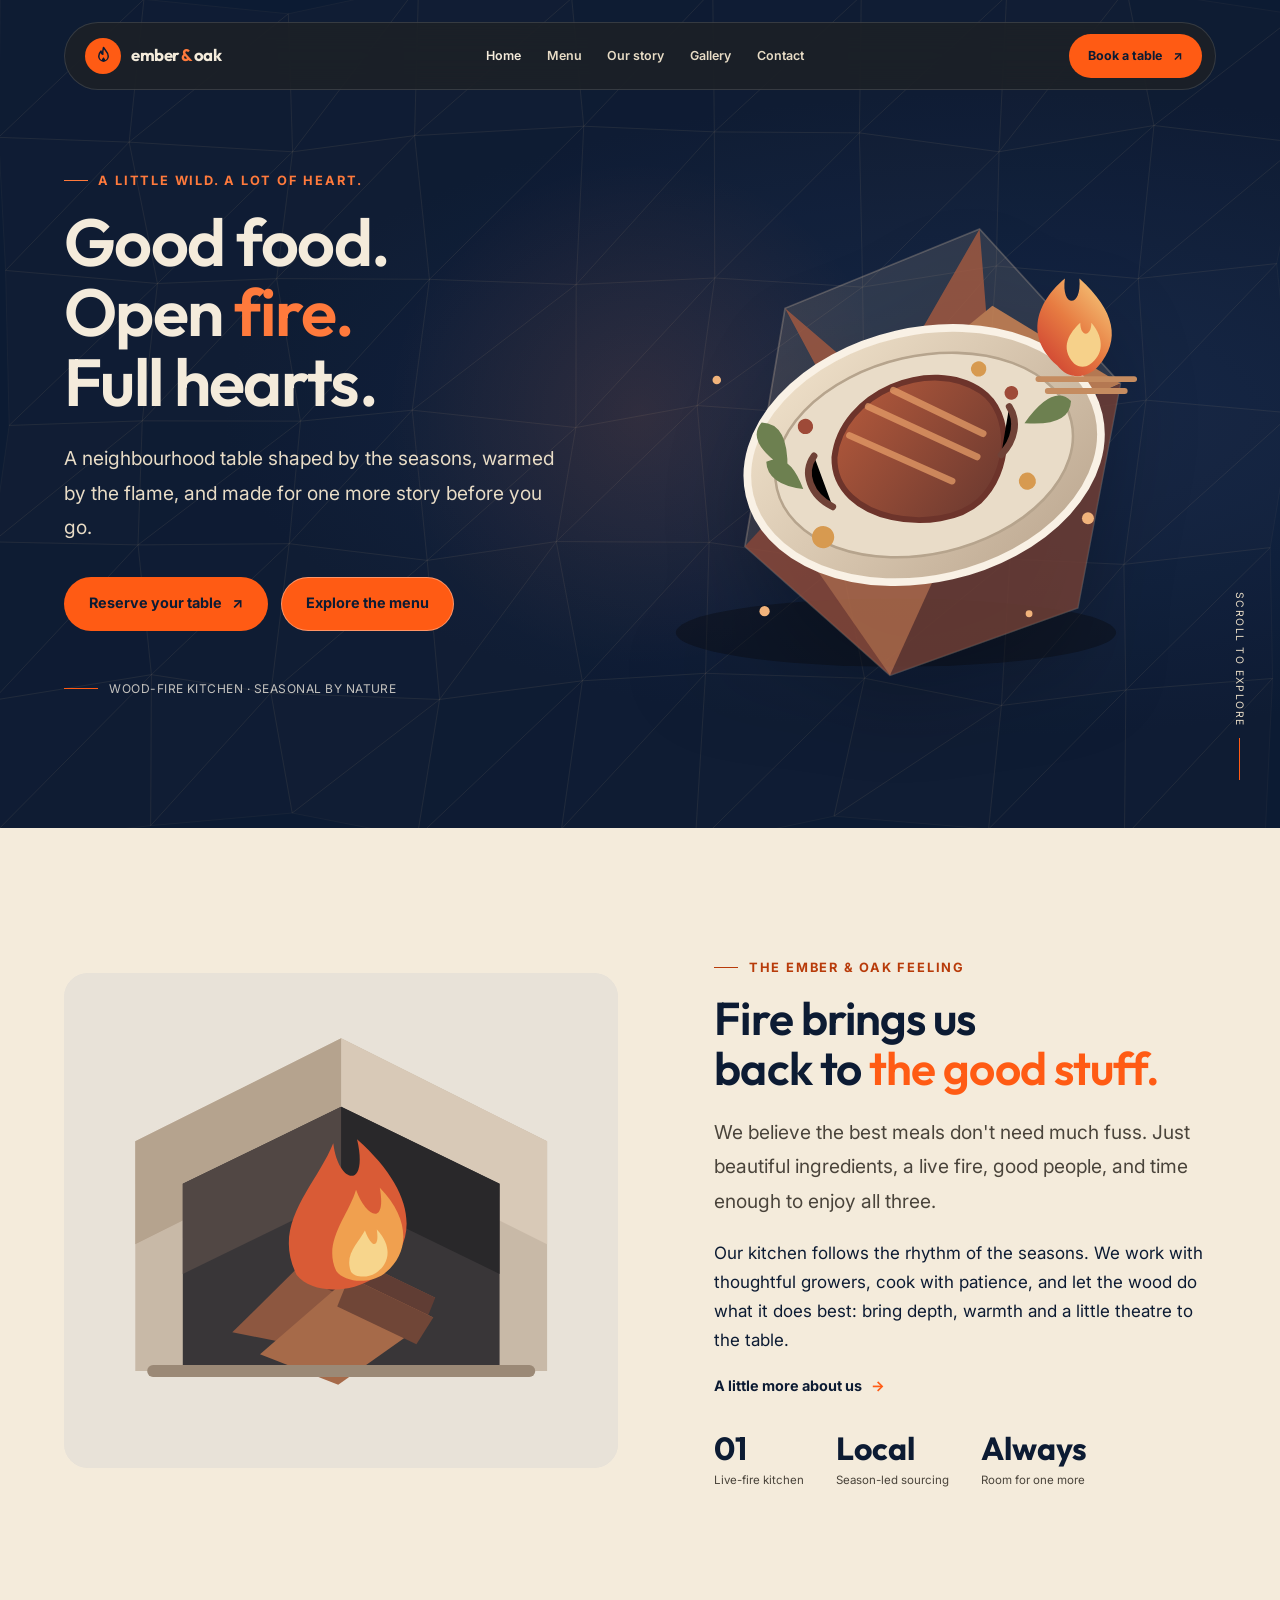
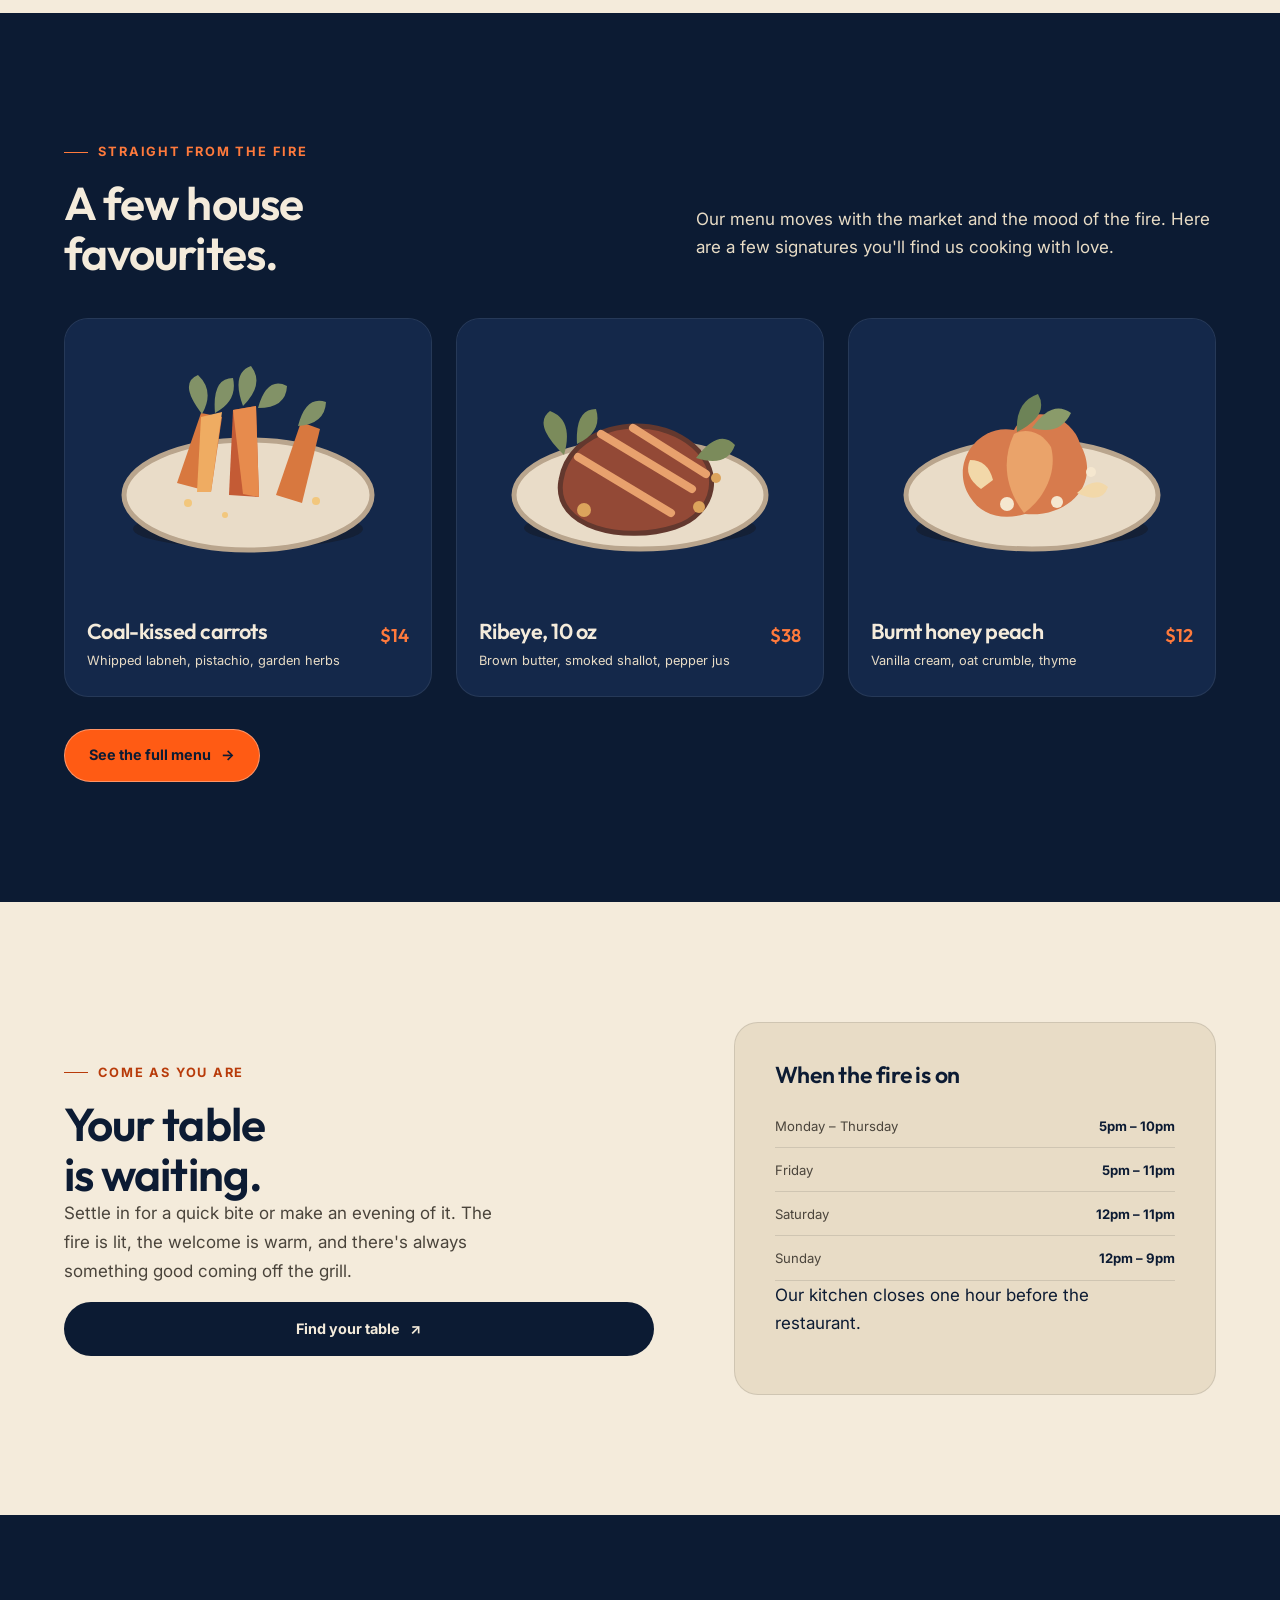
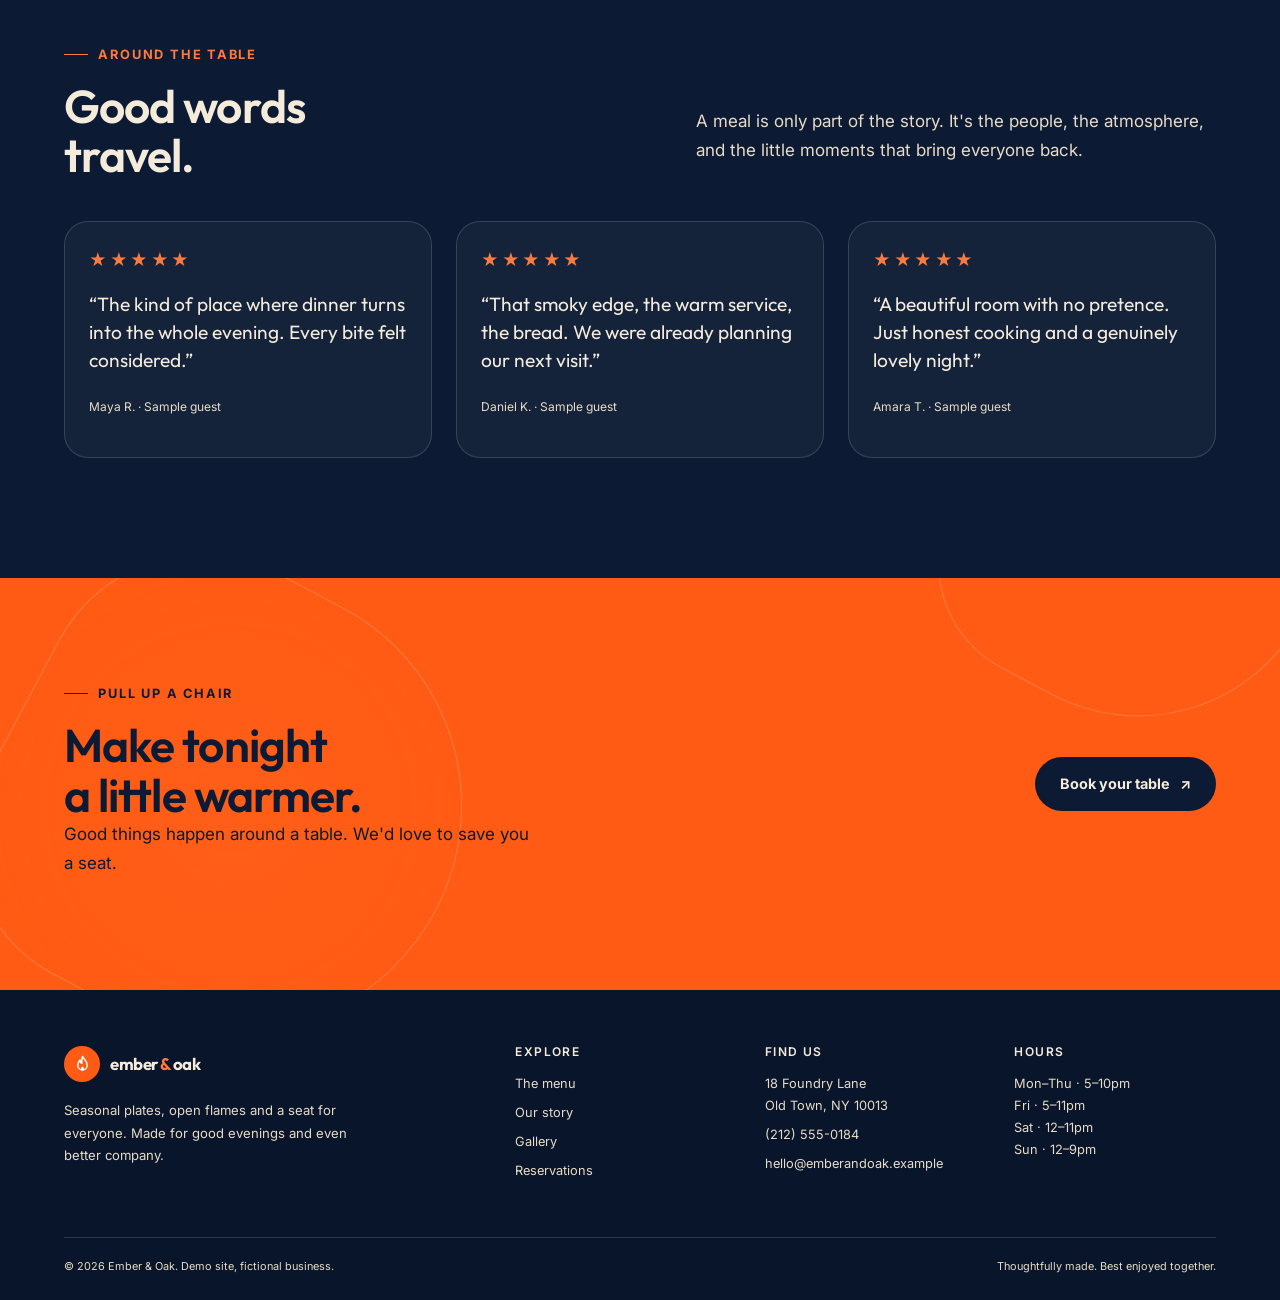
==== commit 6e7ed384: "Place homepage artwork in desktop hero grid and remove inline styling" ====
--- a/index.html
+++ b/index.html
@@ -65,7 +65,6 @@
           </div>
           <p class="hero-note">WOOD-FIRE KITCHEN · SEASONAL BY NATURE</p>
         </div>
-      </div>
       <div class="hero-art hero-orbit" aria-hidden="true">
         <svg viewBox="0 0 720 660" role="img">
           <defs>
@@ -102,6 +101,7 @@
             <g fill="#F1B37B"><circle cx="112" cy="226" r="5"/><circle cx="547" cy="388" r="7"/><circle cx="478" cy="500" r="4"/><circle cx="168" cy="497" r="6"/></g>
           </g>
         </svg>
+      </div>
       </div>
       <div class="hero-scroll" aria-hidden="true">Scroll to explore</div>
     </section>
@@ -206,7 +206,7 @@
           <div class="hours-row"><span>Friday</span><strong>5pm – 11pm</strong></div>
           <div class="hours-row"><span>Saturday</span><strong>12pm – 11pm</strong></div>
           <div class="hours-row"><span>Sunday</span><strong>12pm – 9pm</strong></div>
-          <p style="margin:1.2rem 0 0;color:#77736E;font-size:.72rem">Our kitchen closes one hour before the restaurant.</p>
+          <p class="hours-note">Our kitchen closes one hour before the restaurant.</p>
         </div>
       </div>
     </section>
--- a/css/styles.css
+++ b/css/styles.css
@@ -2,28 +2,16 @@
    Portfolio sample 01. Mobile-first, accessible, and dependency-free. */
 :root {
   color-scheme: dark;
-  --charcoal: #1F2124;
-  --charcoal-soft: #2B2E33;
-  --white: #FFFFFF;
-  --paper: #F6F4F0;
-  --accent: #D3342F;
-  --accent-dark: #A92724;
-  --accent-warm: #F08C69;
-  --paper-muted: #5C5954;
-  --muted: #B8B8B5;
-  --line: rgba(255,255,255,.12);
-  --font-heading: 'Outfit', 'Arial Rounded MT Bold', sans-serif;
-  --font-body: 'Inter', Arial, sans-serif;
-  --space-1: .5rem;
-  --space-2: 1rem;
-  --space-3: 1.5rem;
-  --space-4: 2rem;
-  --space-5: 3rem;
-  --space-6: 4rem;
-  --space-7: 6rem;
-  --radius-card: 24px;
-  --ease: cubic-bezier(.22,.61,.36,1);
-  --content: 1160px;
+  --ink: #0C1B33; --ink-soft: #14284A; --oat: #F4EBDB; --oat-deep: #E8DCC6;
+  --ember: #FF5B14; --ember-hot: #FF7A3C; --ember-deep: #B83B0A;
+  --charcoal: var(--ink); --charcoal-soft: var(--ink-soft); --white: var(--oat); --paper: var(--oat);
+  --accent: var(--ember); --accent-dark: var(--ember-deep); --accent-warm: var(--ember-hot);
+  --paper-muted: #4A443B; --muted: #C9BDAA; --line: rgba(244,235,219,.16);
+  --line-light: rgba(244,235,219,.12); --line-dark: rgba(12,27,51,.14);
+  --font-heading: 'Outfit', 'Arial Rounded MT Bold', sans-serif; --font-body: 'Inter', Arial, sans-serif;
+  --space-1: .5rem; --space-2: 1rem; --space-3: 1.5rem; --space-4: 2rem;
+  --space-5: 3rem; --space-6: 4rem; --space-7: 6rem; --radius-card: 24px;
+  --ease: cubic-bezier(.22,.61,.36,1); --content: 1320px;
 }
 *, *::before, *::after { box-sizing: border-box; }
 html { scroll-behavior: smooth; scroll-padding-top: 6rem; }
@@ -33,7 +21,7 @@
 a { color: inherit; text-decoration: none; }
 button, a { -webkit-tap-highlight-color: transparent; }
 button { color: inherit; }
-:focus-visible { outline: 3px solid #F1A39F; outline-offset: 4px; }
+:focus-visible { outline: 3px solid var(--ember-hot); outline-offset: 4px; }
 ::selection { background: var(--accent); color: var(--white); }
 @view-transition { navigation: auto; }
 ::view-transition-group(root) { animation-duration: .45s; }
@@ -45,7 +33,7 @@
 .container { width: min(calc(100% - 2.5rem), var(--content)); margin-inline: auto; }
 .section { padding-block: var(--space-6); }
 .section--paper { background: var(--paper); color: var(--charcoal); }
-.eyebrow { display: inline-flex; align-items: center; gap: .65rem; margin: 0 0 1rem; color: #F08C86; font-size: .72rem; font-weight: 700; letter-spacing: .18em; text-transform: uppercase; }
+.eyebrow { display: inline-flex; align-items: center; gap: .65rem; margin: 0 0 1rem; color: var(--ember-hot); font-size: .72rem; font-weight: 700; letter-spacing: .18em; text-transform: uppercase; }
 .eyebrow::before { width: 24px; height: 1px; background: currentColor; content: ''; }
 .section--paper .eyebrow { color: var(--accent-dark); }
 h1, h2, h3, h4 { margin: 0; font-family: var(--font-heading); font-weight: 600; letter-spacing: -.025em; line-height: 1.08; }
@@ -53,18 +41,18 @@
 h2 { font-size: clamp(2.35rem, 7vw, 4.5rem); }
 h3 { font-size: clamp(1.45rem, 3vw, 2rem); }
 p { margin: 0 0 1rem; }
-.lead { max-width: 620px; color: #D0D0CD; font-size: clamp(1.05rem, 2vw, 1.2rem); line-height: 1.8; }
-.section--paper .lead { color: #5C5B58; }
+.lead { max-width: 620px; color: var(--oat-deep); font-size: clamp(1.05rem, 2vw, 1.2rem); line-height: 1.8; }
+.section--paper .lead { color: #4A443B; }
 .section-heading { display: flex; flex-direction: column; gap: 1rem; margin-bottom: 2.5rem; }
-.section-heading > p { max-width: 520px; color: #BDBDB9; }
-.section--paper .section-heading > p { color: #66635F; }
+.section-heading > p { max-width: 520px; color: var(--oat-deep); }
+.section--paper .section-heading > p { color: #4A443B; }
 .btn { display: inline-flex; min-height: 52px; align-items: center; justify-content: center; gap: .65rem; padding: .85rem 1.5rem; border: 1px solid transparent; border-radius: 999px; background: var(--accent); color: var(--white); font-size: .9rem; font-weight: 700; transition: transform .3s var(--ease), background .3s var(--ease), box-shadow .3s var(--ease); cursor: pointer; }
-.btn:hover { transform: translateY(-3px); background: #E0443F; box-shadow: 0 12px 28px rgba(211,52,47,.22); }
+.btn:hover { transform: translateY(-3px); background: var(--ember-hot); box-shadow: 0 12px 28px rgba(211,52,47,.22); }
 .btn:active { transform: translateY(0) scale(.98); }
 .btn--outline { border-color: rgba(255,255,255,.35); background: transparent; }
 .btn--outline:hover { border-color: var(--white); background: rgba(255,255,255,.08); box-shadow: none; }
 .btn--dark { background: var(--charcoal); }
-.btn--dark:hover { background: #36393E; }
+.btn--dark:hover { background: var(--ink-soft); }
 .text-link { display: inline-flex; align-items: center; gap: .55rem; font-size: .9rem; font-weight: 700; }
 .text-link span { color: var(--accent); transition: transform .25s var(--ease); }
 .text-link:hover span { transform: translateX(5px); }
@@ -76,24 +64,24 @@
 .brand-mark { display: grid; width: 36px; height: 36px; place-items: center; border-radius: 50%; background: var(--accent); }
 .brand-mark svg { width: 21px; }
 .nav-links { display: none; align-items: center; gap: clamp(1rem, 2vw, 2rem); }
-.nav-links a { color: #D5D5D2; font-size: .78rem; font-weight: 600; transition: color .2s ease; }
+.nav-links a { color: var(--oat-deep); font-size: .78rem; font-weight: 600; transition: color .2s ease; }
 .nav-links a:hover, .nav-links a[aria-current="page"] { color: var(--white); }
 .nav-cta { display: none; min-height: 44px; padding: .65rem 1.15rem; font-size: .78rem; }
 .menu-toggle { display: grid; width: 44px; height: 44px; place-items: center; border: 0; border-radius: 50%; background: var(--charcoal-soft); cursor: pointer; }
 .menu-toggle svg { width: 21px; }
-.mobile-nav { position: absolute; top: calc(100% + .6rem); right: 1.25rem; left: 1.25rem; display: none; padding: .8rem; border: 1px solid var(--line); border-radius: 22px; background: #292B2F; box-shadow: 0 20px 50px rgba(0,0,0,.3); }
+.mobile-nav { position: absolute; top: calc(100% + .6rem); right: 1.25rem; left: 1.25rem; display: none; padding: .8rem; border: 1px solid var(--line); border-radius: 22px; background: var(--ink-soft); box-shadow: 0 20px 50px rgba(0,0,0,.3); }
 .mobile-nav.is-open { display: grid; }
-.mobile-nav a { padding: .85rem 1rem; border-radius: 12px; color: #E7E7E4; font-size: .9rem; font-weight: 600; }
+.mobile-nav a { padding: .85rem 1rem; border-radius: 12px; color: var(--oat); font-size: .9rem; font-weight: 600; }
 .mobile-nav a:hover { background: rgba(255,255,255,.07); }
 
 /* Homepage hero */
-.hero { position: relative; display: grid; min-height: min(900px, 100svh); align-items: center; overflow: hidden; padding: 9rem 0 5rem; isolation: isolate; background: radial-gradient(ellipse at 75% 45%, #49352E 0, #29272A 37%, #1F2124 72%); }
+.hero { position: relative; display: grid; min-height: min(900px, 100svh); align-items: center; overflow: hidden; padding: 9rem 0 5rem; isolation: isolate; background: radial-gradient(ellipse at 75% 45%, var(--ink-soft) 0, var(--ink-soft) 37%, var(--ink) 72%); }
 .hero::before { position: absolute; z-index: -1; inset: 0; background: linear-gradient(90deg, rgba(31,33,36,.98) 0%, rgba(31,33,36,.84) 48%, rgba(31,33,36,.15) 100%); content: ''; }
 .hero-mesh { position: absolute; z-index: -1; inset: 0; width: 100%; height: 100%; opacity: .56; pointer-events: none; }
 .hero-grid { display: grid; align-items: center; gap: 1rem; }
 .hero-copy { position: relative; z-index: 2; max-width: 680px; }
 .hero h1 { max-width: 760px; }
-.hero h1 em { color: #F08C69; font-style: normal; }
+.hero h1 em { color: var(--ember-hot); font-style: normal; }
 .hero-copy .lead { max-width: 510px; margin-top: 1.5rem; }
 .hero-actions { display: flex; flex-wrap: wrap; gap: .8rem; margin-top: 2rem; }
 .hero-note { display: flex; align-items: center; gap: .7rem; margin-top: 3rem; color: #C4C2BE; font-size: .75rem; letter-spacing: .04em; }
@@ -118,30 +106,30 @@
 .dish-grid { display: grid; gap: 1rem; }
 .dish-card { overflow: hidden; border: 1px solid rgba(255,255,255,.08); border-radius: var(--radius-card); background: var(--charcoal-soft); transition: transform .4s var(--ease), border-color .4s ease; }
 .dish-card:hover { transform: translateY(-6px); border-color: rgba(211,52,47,.5); }
-.dish-art { display: grid; min-height: 220px; place-items: center; overflow: hidden; background: radial-gradient(circle at 50% 60%, #4C4037, #303033 68%); }
+.dish-art { display: grid; min-height: 220px; place-items: center; overflow: hidden; background: radial-gradient(circle at 50% 60%, var(--ink-soft), var(--ink-soft) 68%); }
 .dish-art svg { width: 100%; max-width: 340px; transition: transform .6s var(--ease); }
 .dish-card:hover .dish-art svg { transform: scale(1.045) rotate(-2deg); }
 .dish-info { display: flex; align-items: flex-start; justify-content: space-between; gap: 1rem; padding: 1.3rem 1.35rem 1.5rem; }
 .dish-info h3 { font-size: 1.35rem; letter-spacing: -.025em; }
-.dish-info p { margin: .4rem 0 0; color: #B9B8B5; font-size: .8rem; }
-.dish-price { color: #F08C86; font-family: var(--font-heading); font-size: 1.15rem; font-weight: 600; white-space: nowrap; }
+.dish-info p { margin: .4rem 0 0; color: var(--oat-deep); font-size: .8rem; }
+.dish-price { color: var(--ember-hot); font-family: var(--font-heading); font-size: 1.15rem; font-weight: 600; white-space: nowrap; }
 
 /* Visit strip */
 .visit-grid { display: grid; gap: 2rem; }
-.visit-card { padding: 1.6rem; border: 1px solid rgba(31,33,36,.12); border-radius: var(--radius-card); background: #ECE9E3; }
+.visit-card { padding: 1.6rem; border: 1px solid rgba(31,33,36,.12); border-radius: var(--radius-card); background: var(--oat-deep); }
 .visit-card h3 { margin-bottom: 1rem; }
-.hours-row { display: flex; justify-content: space-between; gap: 1rem; padding: .65rem 0; border-bottom: 1px solid rgba(31,33,36,.12); color: #5E5B57; font-size: .82rem; }
+.hours-row { display: flex; justify-content: space-between; gap: 1rem; padding: .65rem 0; border-bottom: 1px solid rgba(31,33,36,.12); color: #4A443B; font-size: .82rem; }
 .hours-row:last-child { border: 0; }
 .hours-row strong { color: var(--charcoal); }
 .visit-aside { display: flex; flex-direction: column; justify-content: center; }
-.visit-aside p { max-width: 430px; color: #5E5B57; }
+.visit-aside p { max-width: 430px; color: #4A443B; }
 
 /* Testimonials */
 .quote-grid { display: grid; gap: 1rem; }
 .quote-card { padding: 1.5rem; border: 1px solid var(--line); border-radius: var(--radius-card); background: rgba(255,255,255,.035); }
-.quote-stars { margin-bottom: 1rem; color: #E6A36E; letter-spacing: .15em; }
-.quote-card blockquote { margin: 0 0 1.4rem; color: #E9E8E5; font-family: var(--font-heading); font-size: 1.2rem; line-height: 1.45; }
-.quote-person { color: #AFAEAA; font-size: .75rem; }
+.quote-stars { margin-bottom: 1rem; color: var(--ember-hot); letter-spacing: .15em; }
+.quote-card blockquote { margin: 0 0 1.4rem; color: var(--oat); font-family: var(--font-heading); font-size: 1.2rem; line-height: 1.45; }
+.quote-person { color: var(--oat-deep); font-size: .75rem; }
 
 /* CTA and footer */
 .reservation-cta { position: relative; overflow: hidden; padding-block: 5rem; background: var(--accent); isolation: isolate; }
@@ -152,13 +140,13 @@
 .cta-inner h2 { max-width: 700px; }
 .cta-inner p { max-width: 470px; color: rgba(255,255,255,.84); }
 .cta-inner .btn { background: var(--white); color: var(--charcoal); }
-.site-footer { padding: 3.5rem 0 1.5rem; background: #17191B; }
+.site-footer { padding: 3.5rem 0 1.5rem; background: #08152A; }
 .footer-grid { display: grid; gap: 2rem; padding-bottom: 3rem; }
-.footer-brand p { max-width: 300px; margin-top: 1rem; color: #A6A6A2; font-size: .82rem; }
+.footer-brand p { max-width: 300px; margin-top: 1rem; color: var(--oat-deep); font-size: .82rem; }
 .footer-col h3 { margin-bottom: .9rem; font-family: var(--font-body); font-size: .75rem; letter-spacing: .12em; text-transform: uppercase; }
-.footer-col a, .footer-col p { display: block; margin: .45rem 0; color: #A6A6A2; font-size: .8rem; }
+.footer-col a, .footer-col p { display: block; margin: .45rem 0; color: var(--oat-deep); font-size: .8rem; }
 .footer-col a:hover { color: var(--white); }
-.footer-bottom { display: flex; flex-direction: column; gap: .6rem; padding-top: 1.2rem; border-top: 1px solid var(--line); color: #898985; font-size: .68rem; }
+.footer-bottom { display: flex; flex-direction: column; gap: .6rem; padding-top: 1.2rem; border-top: 1px solid var(--line); color: var(--oat-deep); font-size: .68rem; }
 
 /* Motion enhancements */
 
@@ -188,7 +176,7 @@
   .hero-grid { grid-template-columns: 1.1fr .9fr; }
   .hero-art { right: 1%; bottom: 2%; width: min(52vw, 680px); }
   .hero::before { background: linear-gradient(90deg, rgba(31,33,36,.98) 0%, rgba(31,33,36,.8) 44%, rgba(31,33,36,.08) 100%); }
-  .hero-scroll { position: absolute; right: max(2rem, calc((100vw - var(--content))/2)); bottom: 3rem; display: flex; align-items: center; gap: .7rem; color: #A8A6A2; font-size: .65rem; letter-spacing: .14em; text-transform: uppercase; writing-mode: vertical-rl; }
+  .hero-scroll { position: absolute; right: max(2rem, calc((100vw - var(--content))/2)); bottom: 3rem; display: flex; align-items: center; gap: .7rem; color: var(--oat-deep); font-size: .65rem; letter-spacing: .14em; text-transform: uppercase; writing-mode: vertical-rl; }
   .hero-scroll::after { width: 1px; height: 42px; background: var(--accent); content: ''; }
   .story-grid { grid-template-columns: .95fr 1.05fr; gap: 5rem; }
   .dish-grid { grid-template-columns: repeat(3, minmax(0,1fr)); }
@@ -202,14 +190,14 @@
 
 
 /* Menu page */
-.menu-hero { position: relative; min-height: 610px; display: flex; align-items: center; overflow: hidden; padding: 10rem 0 5rem; background: radial-gradient(ellipse at 76% 48%, #49352E 0, #29272A 38%, #1F2124 74%); isolation: isolate; }
+.menu-hero { position: relative; min-height: 610px; display: flex; align-items: center; overflow: hidden; padding: 10rem 0 5rem; background: radial-gradient(ellipse at 76% 48%, var(--ink-soft) 0, var(--ink-soft) 38%, var(--ink) 74%); isolation: isolate; }
 .menu-hero::before { position: absolute; z-index: -1; inset: 0; background: linear-gradient(90deg, rgba(31,33,36,.97), rgba(31,33,36,.76) 48%, rgba(31,33,36,.2)); content: ''; }
 .menu-hero-inner { display: grid; align-items: center; }
 .menu-hero-copy { position: relative; z-index: 2; max-width: 660px; }
 .menu-hero h1 { font-size: clamp(3.2rem, 10vw, 6.6rem); }
 .menu-hero h1 em { color: var(--accent-warm); font-style: normal; }
 .menu-hero .lead { max-width: 500px; margin-top: 1.4rem; }
-.menu-meta { display: flex; flex-wrap: wrap; align-items: center; gap: .7rem; margin-top: 2rem; color: #C6C1BA; font-size: .68rem; font-weight: 700; letter-spacing: .12em; }
+.menu-meta { display: flex; flex-wrap: wrap; align-items: center; gap: .7rem; margin-top: 2rem; color: var(--oat-deep); font-size: .68rem; font-weight: 700; letter-spacing: .12em; }
 .menu-meta span { color: var(--accent-warm); }
 .menu-hero-art { position: absolute; right: -16%; bottom: -3%; width: min(75vw, 610px); opacity: .78; pointer-events: none; animation: orbit-float 9s ease-in-out infinite; }
 .menu-tabs { position: sticky; z-index: 40; top: 0; overflow-x: auto; border-bottom: 1px solid rgba(255,255,255,.1); background: rgba(31,33,36,.94); backdrop-filter: blur(16px); scrollbar-width: none; }
@@ -220,7 +208,7 @@
 .menu-content { background: var(--charcoal); }
 .menu-section { padding-block: 4.5rem; scroll-margin-top: 5rem; }
 .menu-section-heading { display: flex; flex-direction: column; gap: 1rem; margin-bottom: 2rem; }
-.menu-section-heading > p { max-width: 470px; color: #BDBDB9; }
+.menu-section-heading > p { max-width: 470px; color: var(--oat-deep); }
 .menu-section-heading h2 { font-size: clamp(2.25rem, 6vw, 3.8rem); }
 .menu-list { display: grid; }
 .menu-item { padding: 1.25rem 0; border-bottom: 1px solid rgba(255,255,255,.13); }
@@ -228,19 +216,19 @@
 .menu-item-title { display: flex; align-items: baseline; justify-content: space-between; gap: 1rem; }
 .menu-item-title h3 { font-size: 1.18rem; letter-spacing: -.025em; }
 .menu-item p { margin: .35rem 0 .55rem; color: #B8B7B3; font-size: .84rem; }
-.menu-price { color: #F08C86; font-family: var(--font-heading); font-size: 1.05rem; font-weight: 600; white-space: nowrap; }
+.menu-price { color: var(--ember-hot); font-family: var(--font-heading); font-size: 1.05rem; font-weight: 600; white-space: nowrap; }
 .diet-tags { display: flex; gap: .35rem; }
 .diet-tags span { display: inline-grid; min-width: 25px; height: 22px; place-items: center; padding-inline: .35rem; border: 1px solid rgba(240,140,134,.42); border-radius: 999px; color: #F2A39D; font-size: .62rem; font-weight: 700; }
-.menu-section--fire { background: #29272A; }
+.menu-section--fire { background: var(--ink-soft); }
 .menu-section--fire .menu-section-heading > p { color: #C3BFBA; }
 .fire-feature { display: grid; gap: 1.5rem; align-items: center; }
 .fire-art { overflow: hidden; border-radius: var(--radius-card); background: radial-gradient(circle at 50% 55%, #554034, #302B2A 72%); }
 .fire-art svg { width: 100%; }
 .fire-menu-list .menu-item:first-child { border-top: 1px solid rgba(255,255,255,.13); }
 .menu-section--paper { padding-block: 4.5rem; background: var(--paper); color: var(--charcoal); scroll-margin-top: 5rem; }
-.menu-section--paper .menu-section-heading > p { color: #66635F; }
+.menu-section--paper .menu-section-heading > p { color: #4A443B; }
 .menu-section--paper .menu-item, .menu-section--paper .menu-item:first-child { border-color: rgba(31,33,36,.15); }
-.menu-section--paper .menu-item p { color: #66635F; }
+.menu-section--paper .menu-item p { color: #4A443B; }
 .menu-section--paper .menu-price { color: var(--accent-dark); }
 .menu-section--paper .diet-tags span { border-color: rgba(169,39,36,.35); color: var(--accent-dark); }
 .menu-subheading { margin: 0 0 1rem; font-size: 1.55rem; }
@@ -275,7 +263,7 @@
 
 
 /* Our Story page */
-.about-hero { position:relative; min-height:650px; display:flex; align-items:center; overflow:hidden; padding:10rem 0 5rem; background:radial-gradient(ellipse at 78% 48%, #49352E 0, #29272A 40%, #1F2124 76%); isolation:isolate; }
+.about-hero { position:relative; min-height:650px; display:flex; align-items:center; overflow:hidden; padding:10rem 0 5rem; background:radial-gradient(ellipse at 78% 48%, var(--ink-soft) 0, var(--ink-soft) 40%, var(--ink) 76%); isolation:isolate; }
 .about-hero::before { position:absolute; z-index:-1; inset:0; background:linear-gradient(90deg,rgba(31,33,36,.98),rgba(31,33,36,.78) 48%,rgba(31,33,36,.18)); content:''; }
 .about-hero-inner { display:grid; align-items:center; }
 .about-hero-copy { position:relative; z-index:2; max-width:650px; }
@@ -292,7 +280,7 @@
 .about-intro-copy { max-width:720px; }
 .about-intro-copy h2 { max-width:690px; font-size:clamp(2.5rem,6vw,4.5rem); }
 .about-intro-copy .lead { margin:1.5rem 0 1rem; color:#55524E; }
-.about-intro-copy > p:last-child { color:#66635F; }
+.about-intro-copy > p:last-child { color:#4A443B; }
 .about-values { background:var(--charcoal); }
 .values-grid { display:grid; gap:1rem; }
 .value-card { position:relative; min-height:280px; padding:1.7rem; overflow:hidden; border:1px solid rgba(255,255,255,.1); border-radius:var(--radius-card); background:var(--charcoal-soft); }
@@ -307,9 +295,9 @@
 .timeline-item::before { position:absolute; top:5px; left:2px; width:13px; height:13px; border:3px solid var(--paper); border-radius:50%; background:var(--accent); box-shadow:0 0 0 1px rgba(31,33,36,.2); content:''; }
 .timeline-year { color:var(--accent-dark); font-size:.7rem; font-weight:800; letter-spacing:.14em; text-transform:uppercase; }
 .timeline-item h3 { margin-bottom:.4rem; font-size:1.45rem; }
-.timeline-item p { max-width:590px; color:#66635F; font-size:.88rem; }
+.timeline-item p { max-width:590px; color:#4A443B; font-size:.88rem; }
 .timeline-note,.team-disclaimer,.sourcing-disclaimer { margin-top:1rem; color:#77736D; font-size:.68rem; }
-.about-sourcing { background:#29272A; }
+.about-sourcing { background:var(--ink-soft); }
 .sourcing-grid { display:grid; gap:2rem; align-items:center; }
 .sourcing-art { overflow:hidden; border-radius:var(--radius-card); background:#343337; }
 .sourcing-art svg { width:100%; }
@@ -324,14 +312,14 @@
 .sourcing-disclaimer { color:#9F9B95; }
 .about-team { background:var(--paper); color:var(--charcoal); }
 .team-grid { display:grid; gap:1rem; }
-.team-card { overflow:hidden; border:1px solid rgba(31,33,36,.1); border-radius:var(--radius-card); background:#ECE9E3; }
+.team-card { overflow:hidden; border:1px solid rgba(31,33,36,.1); border-radius:var(--radius-card); background:var(--oat-deep); }
 .team-avatar { display:grid; min-height:205px; place-items:end center; overflow:hidden; background:#DED7CC; }
 .team-avatar svg { width:min(100%,220px); margin-top:1rem; }
 .avatar--two { background:#D8D1C7; }.avatar--three { background:#E2D9CD; }.avatar--four { background:#D9D3C9; }
 .team-card-copy { padding:1.35rem; }
 .team-card-copy .eyebrow { margin-bottom:.45rem; color:var(--accent-dark); }
 .team-card-copy h3 { margin-bottom:.45rem; font-size:1.55rem; }
-.team-card-copy > p:last-child { color:#66635F; font-size:.82rem; }
+.team-card-copy > p:last-child { color:#4A443B; font-size:.82rem; }
 .team-disclaimer { color:#77736D; }
 @media (min-width:640px) {
  .about-hero { min-height:690px; }.about-hero-art { right:-2%; bottom:0; width:min(62vw,650px); }
@@ -480,3 +468,11 @@
 @media (prefers-reduced-motion:reduce) {
   .hero-orbit,.menu-hero-art,.about-hero-art { animation:none !important; }
 }
+
+@media (min-width:1024px) {
+ .menu-tabs { position:fixed; top:50%; left:max(1.5rem,calc((100vw - 1600px)/2)); width:210px; max-height:70vh; overflow:visible; border:1px solid var(--line); border-radius:24px; transform:translateY(-35%); }
+ .menu-tabs-inner { display:grid; width:100%; min-width:0; gap:.35rem; padding:1rem; }
+ .menu-tabs a { padding:.85rem 1rem; }
+ .menu-content { margin-left:clamp(220px,18vw,280px); }
+ .menu-section.container { width:min(calc(100% - 4rem),1120px); margin-inline:auto; }
+}
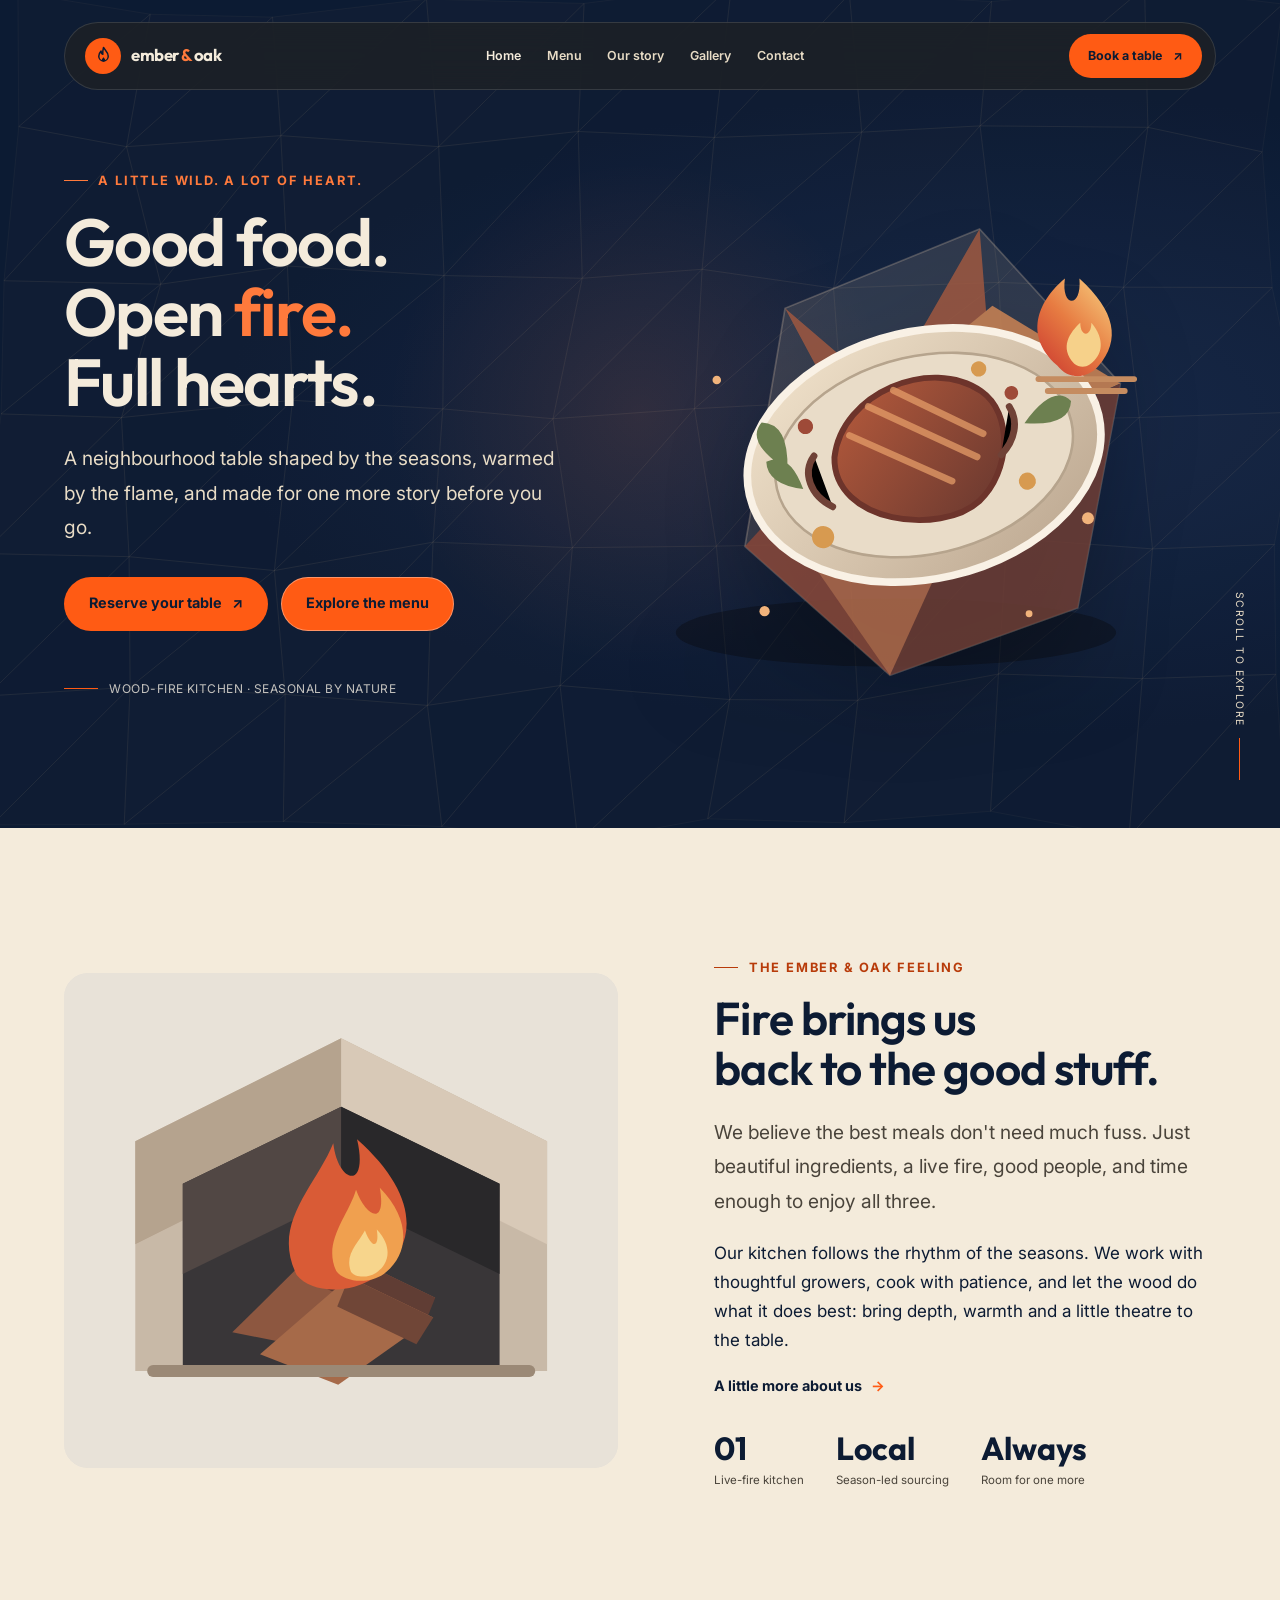
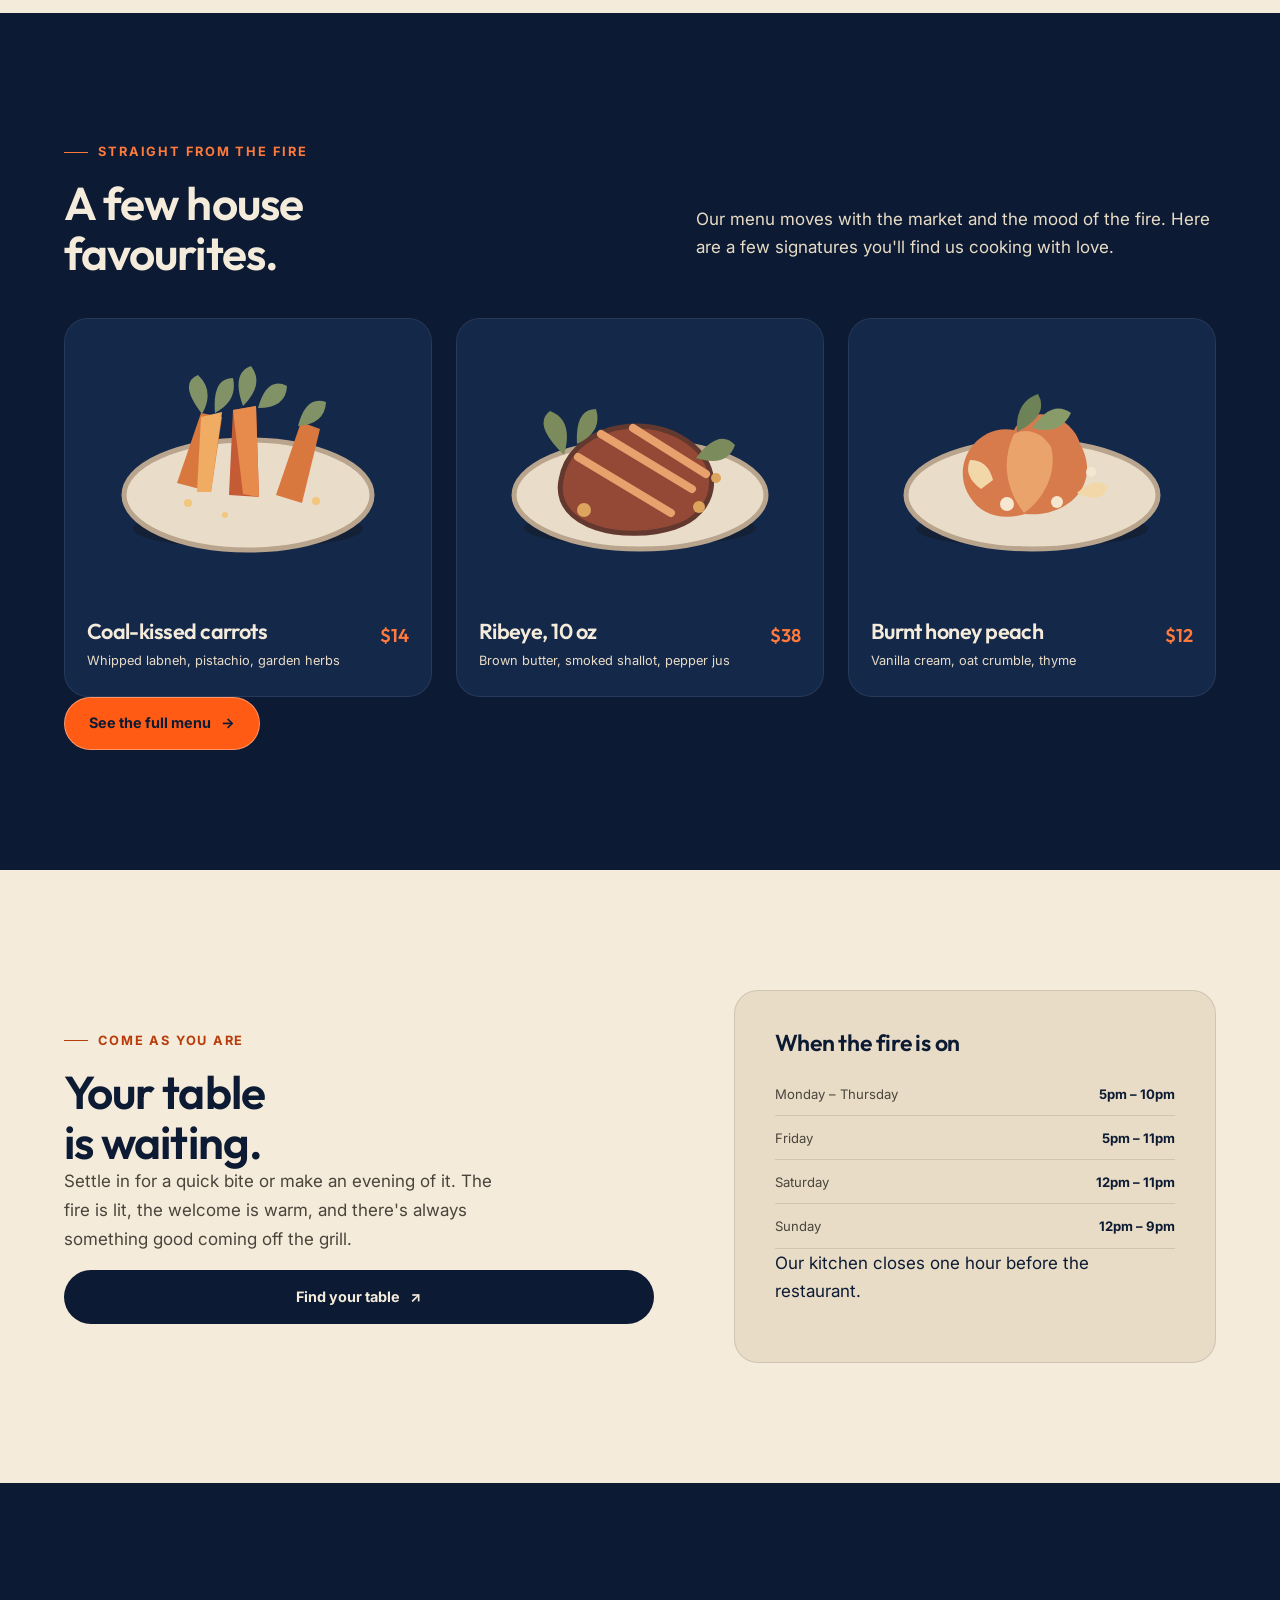
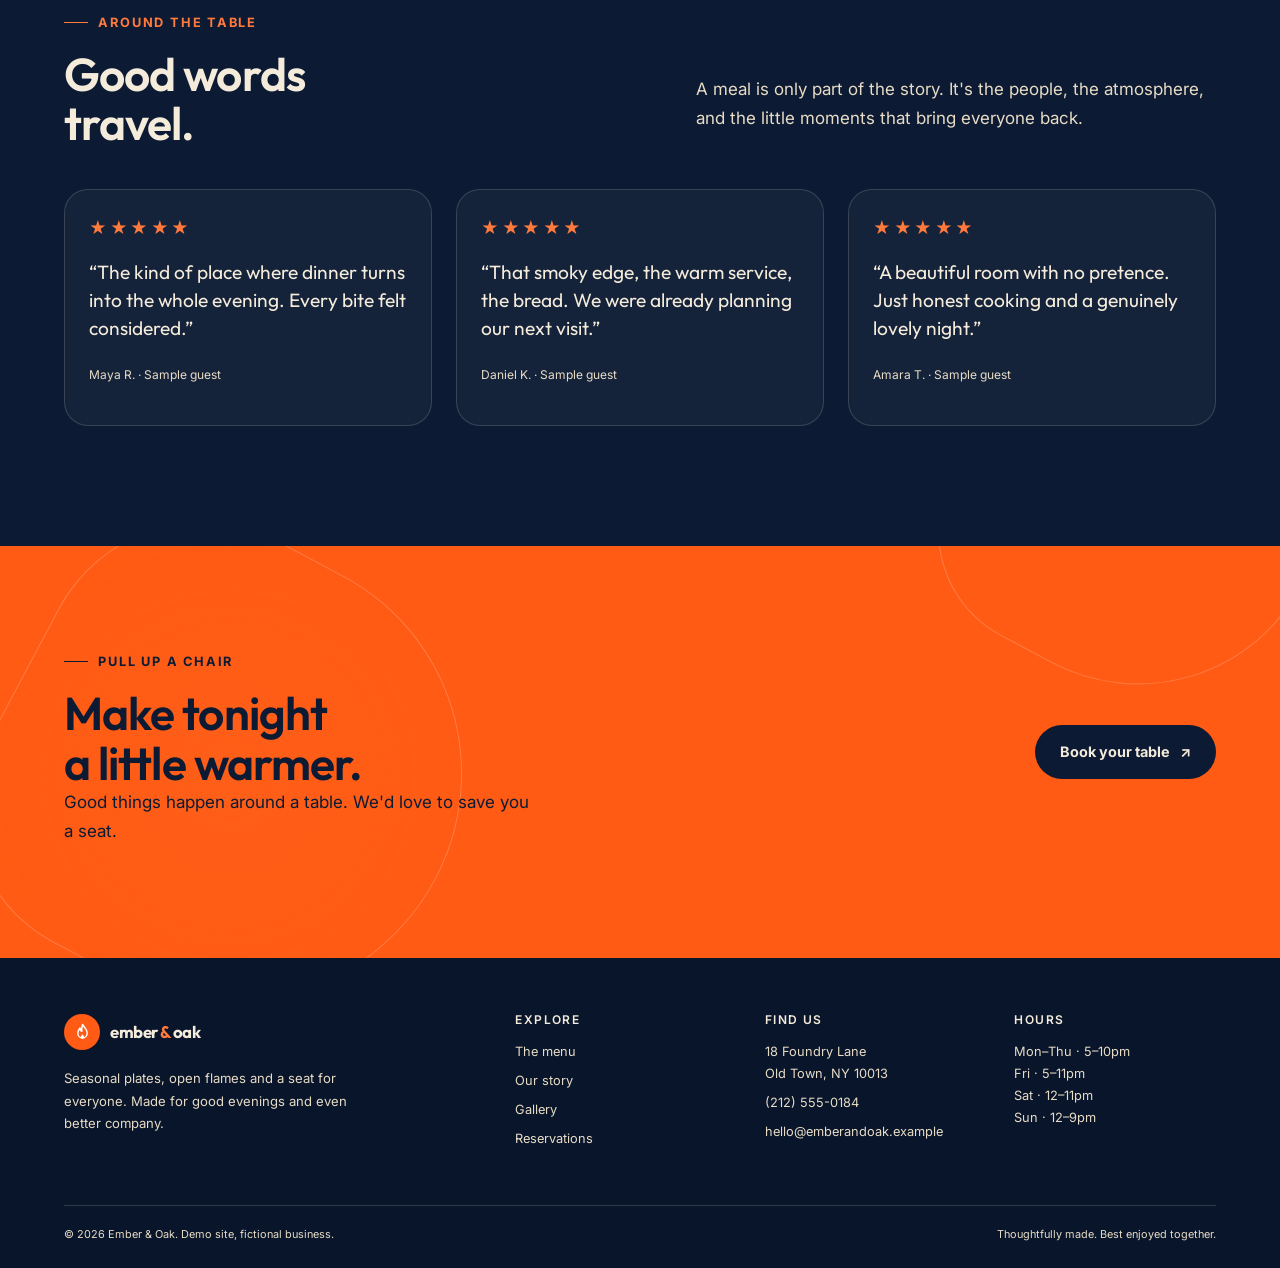
==== commit 2c7eab28: "Remove remaining inline presentation styles from homepage" ====
--- a/index.html
+++ b/index.html
@@ -131,7 +131,7 @@
         </div>
         <div class="story-copy reveal reveal-delay-1">
           <p class="eyebrow">The Ember & Oak feeling</p>
-          <h2 id="story-title">Fire brings us<br>back to <span style="color:var(--accent)">the good stuff.</span></h2>
+          <h2 id="story-title">Fire brings us<br>back to <span class="accent-text">the good stuff.</span></h2>
           <p class="lead">We believe the best meals don't need much fuss. Just beautiful ingredients, a live fire, good people, and time enough to enjoy all three.</p>
           <p>Our kitchen follows the rhythm of the seasons. We work with thoughtful growers, cook with patience, and let the wood do what it does best: bring depth, warmth and a little theatre to the table.</p>
           <a class="text-link" href="about.html">A little more about us <span aria-hidden="true">→</span></a>
@@ -188,7 +188,7 @@
             <div class="dish-info"><div><h3>Burnt honey peach</h3><p>Vanilla cream, oat crumble, thyme</p></div><span class="dish-price">$12</span></div>
           </article>
         </div>
-        <div style="margin-top:2rem"><a class="btn btn--outline" href="menu.html">See the full menu <span aria-hidden="true">→</span></a></div>
+        <div class="top-gap"><a class="btn btn--outline" href="menu.html">See the full menu <span aria-hidden="true">→</span></a></div>
       </div>
     </section>
 
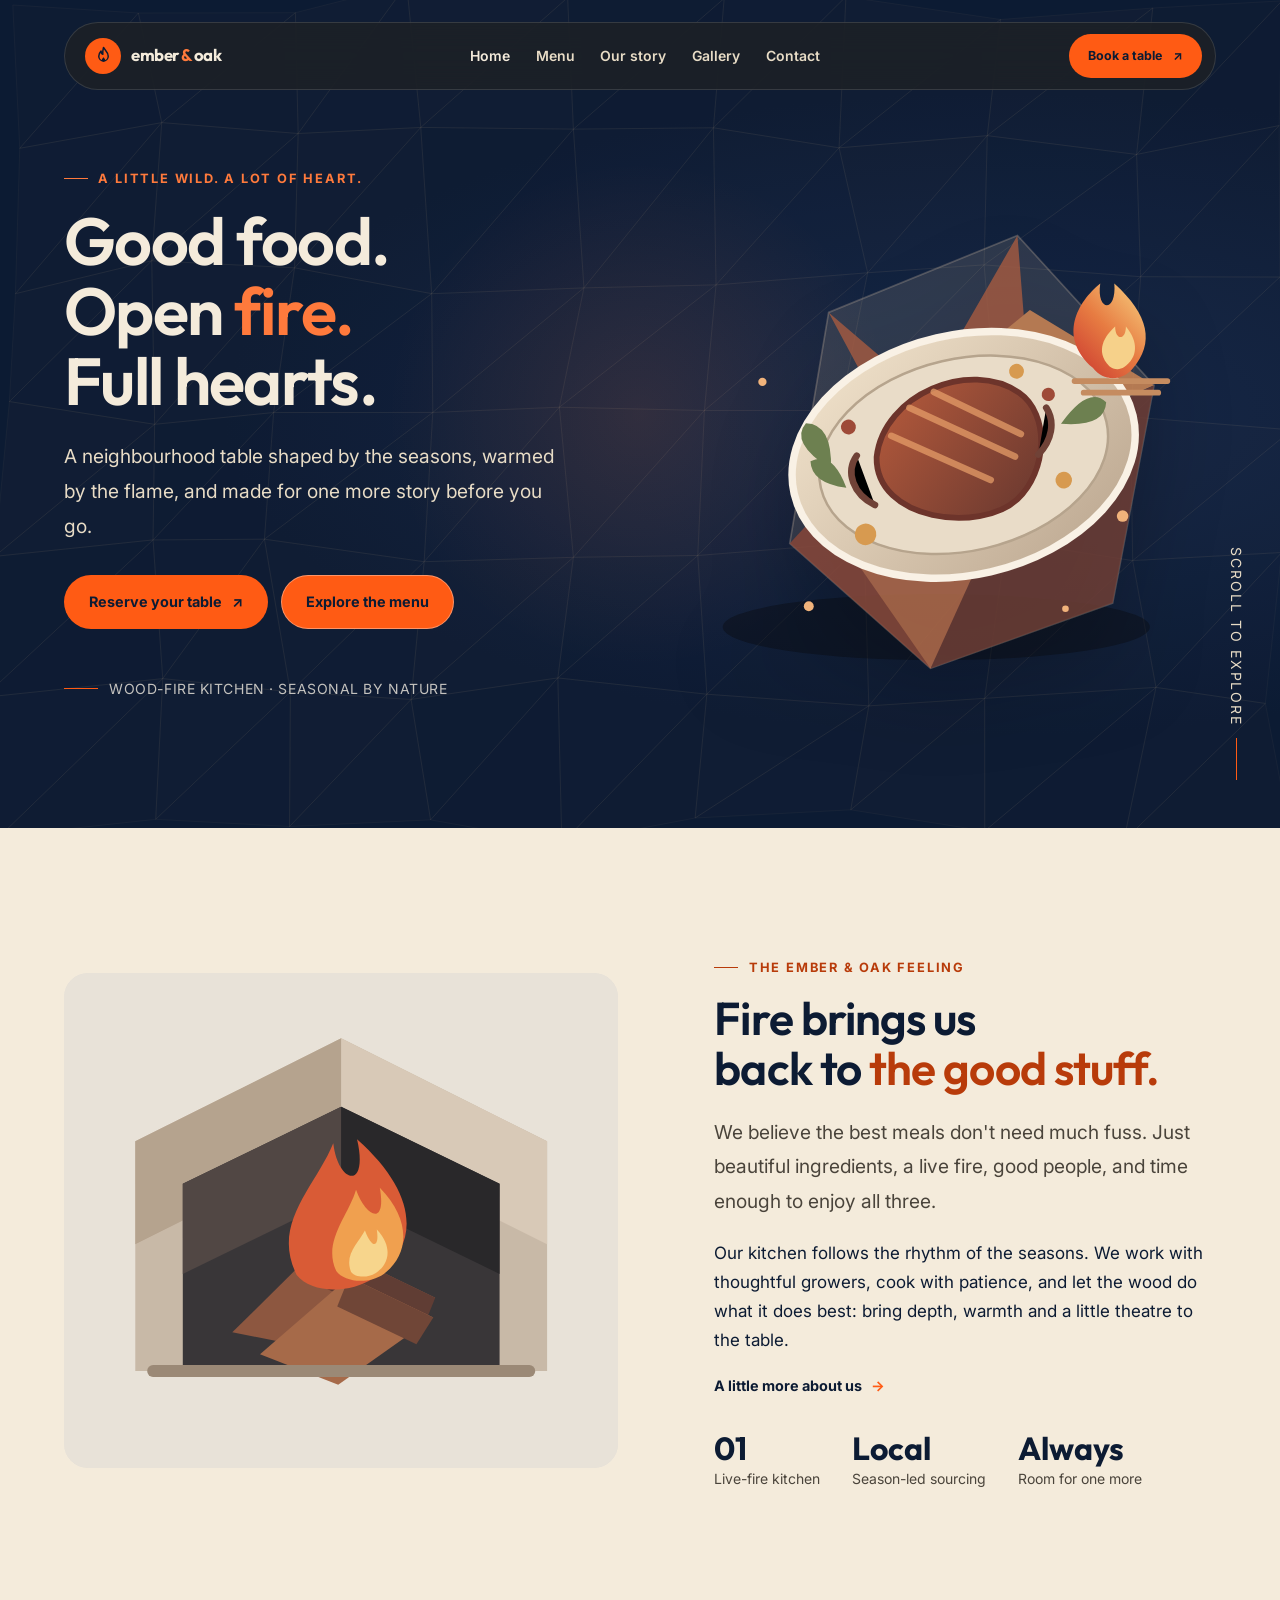
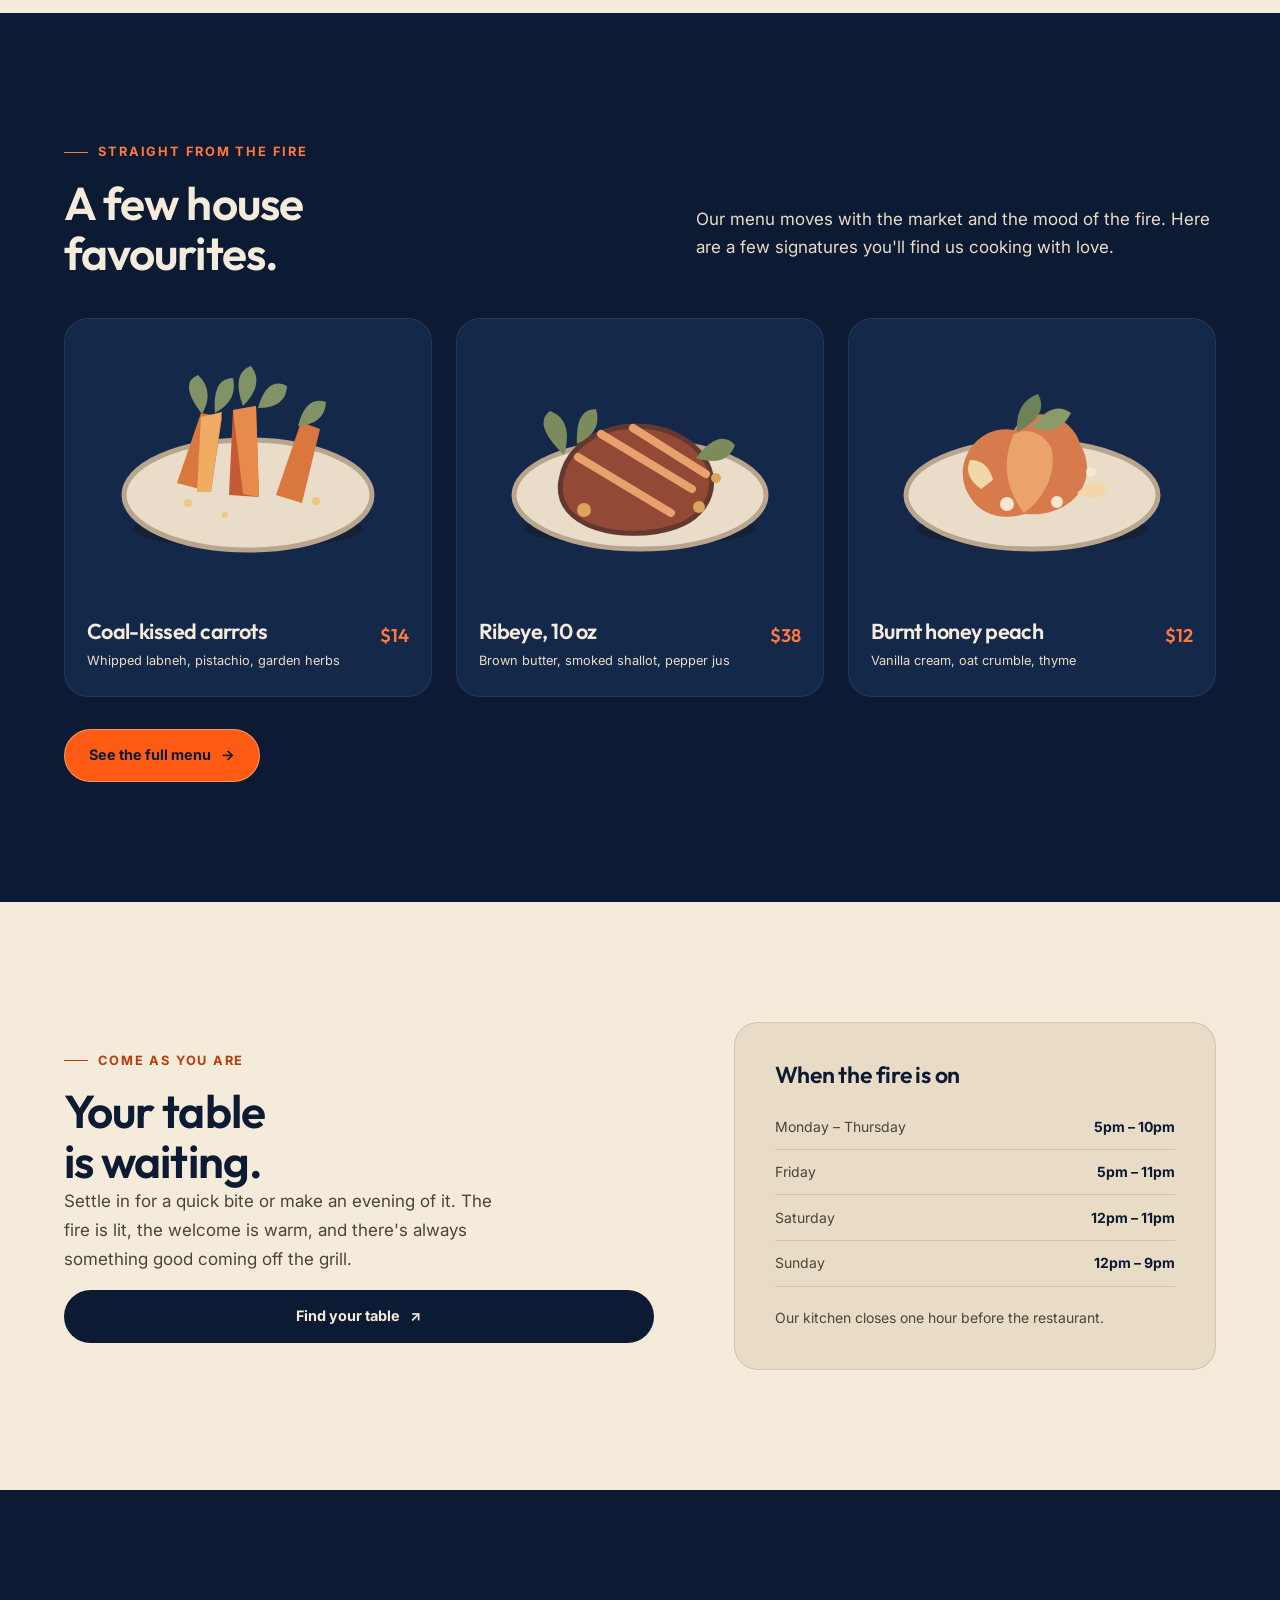
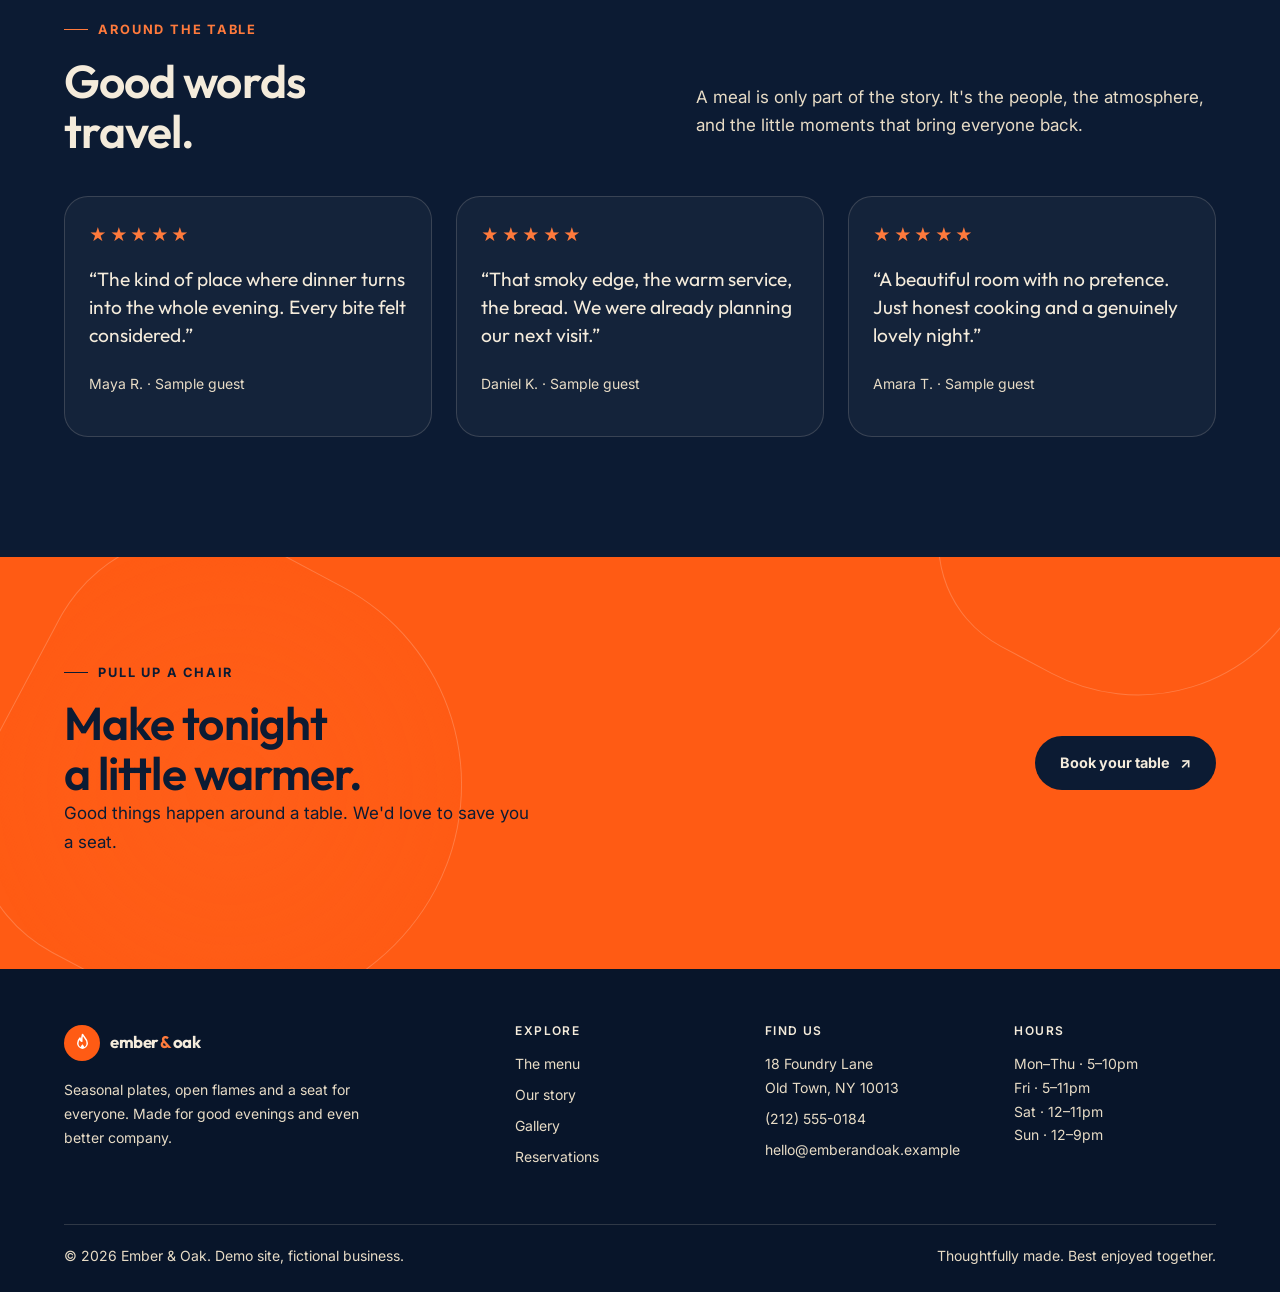
==== commit bff59ce2: "Run reveal-state class before all page stylesheets" ====
--- a/index.html
+++ b/index.html
@@ -9,10 +9,10 @@
   <meta property="og:type" content="website">
   <meta property="og:title" content="Ember & Oak | Wood-Fire Dining">
   <meta property="og:description" content="Seasonal ingredients. Open-flame cooking. A table worth gathering around.">
+  <script>document.documentElement.classList.add('js')</script>
   <link rel="preconnect" href="https://fonts.googleapis.com">
   <link rel="preconnect" href="https://fonts.gstatic.com" crossorigin>
   <link href="https://fonts.googleapis.com/css2?family=Inter:wght@400;500;600;700&family=Outfit:wght@400;500;600;700;800&display=swap" rel="stylesheet">
-  <script>document.documentElement.classList.add('js')</script>
   <meta property="og:image" content="images/ember-og.svg">
   <link rel="stylesheet" href="css/styles.css">
   <script src="js/main.js" defer></script>
--- a/css/styles.css
+++ b/css/styles.css
@@ -476,3 +476,21 @@
  .menu-content { margin-left:clamp(220px,18vw,280px); }
  .menu-section.container { width:min(calc(100% - 4rem),1120px); margin-inline:auto; }
 }
+
+/* Final desktop composition and readable microcopy safeguards. */
+.hours-note { margin:1.2rem 0 0; color:#4A443B; font-size:.875rem; }
+.accent-text { color:var(--ember-deep); }
+.top-gap { margin-top:2rem; }
+.value-icon svg { width:26px; height:26px; }
+@media (min-width:1024px) {
+  .hero-grid { grid-template-columns:minmax(0,.92fr) minmax(0,1.08fr); gap:3rem; }
+  .hero-art { position:relative; inset:auto; grid-column:2; grid-row:1; width:100%; max-width:680px; opacity:1; justify-self:end; transform:none; }
+  .hero-copy { grid-column:1; grid-row:1; }
+  .footer-col a,.footer-col p,.footer-brand p,.footer-bottom,.nav-links a,.hero-note,.hero-scroll,
+  .menu-tabs a,.menu-meta,.menu-item p,.diet-tags span,.diet-legend,.value-number,.value-card p,
+  .timeline-year,.timeline-item p,.timeline-note,.team-disclaimer,.team-card-copy > p:last-child,
+  .sourcing-list p,.sourcing-disclaimer,.hours-row,.quote-person,.stat span {
+    font-size:max(14px, .875rem);
+  }
+  .about-art-note { font-size:14px; }
+}
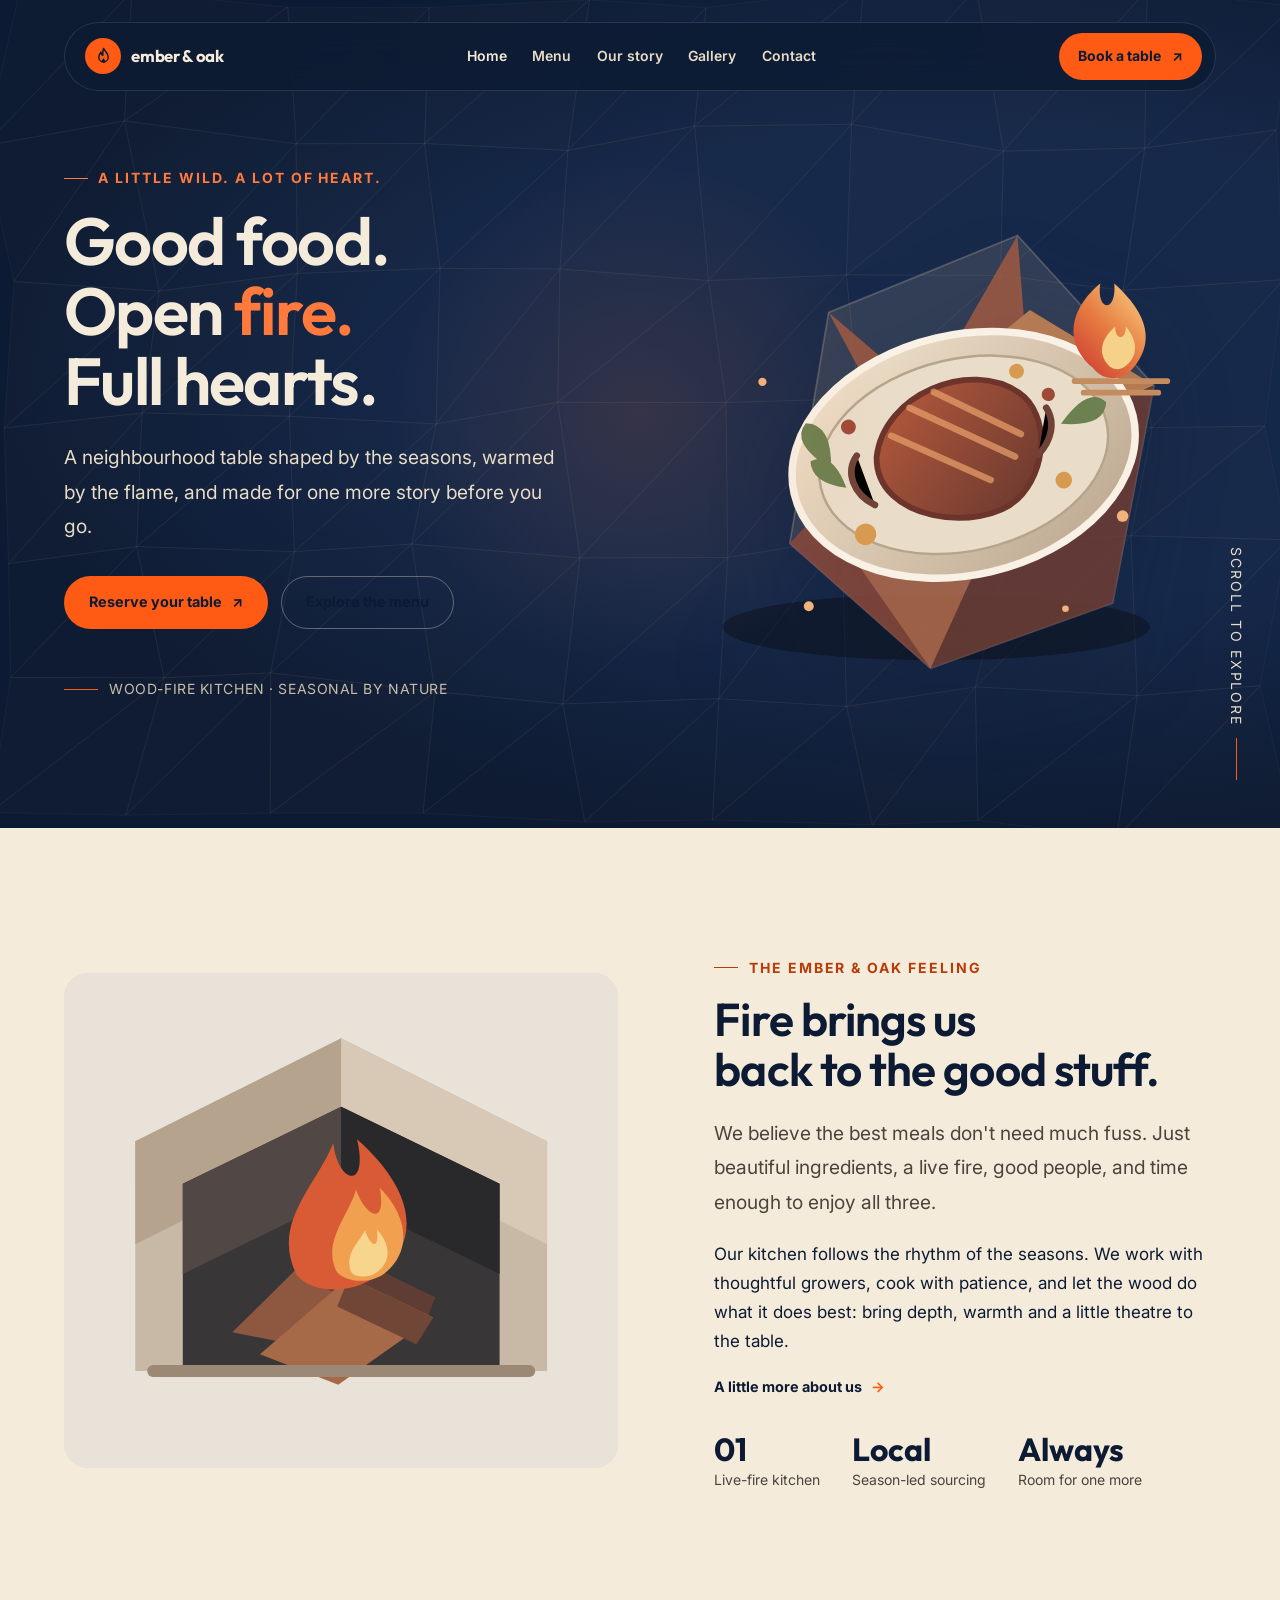
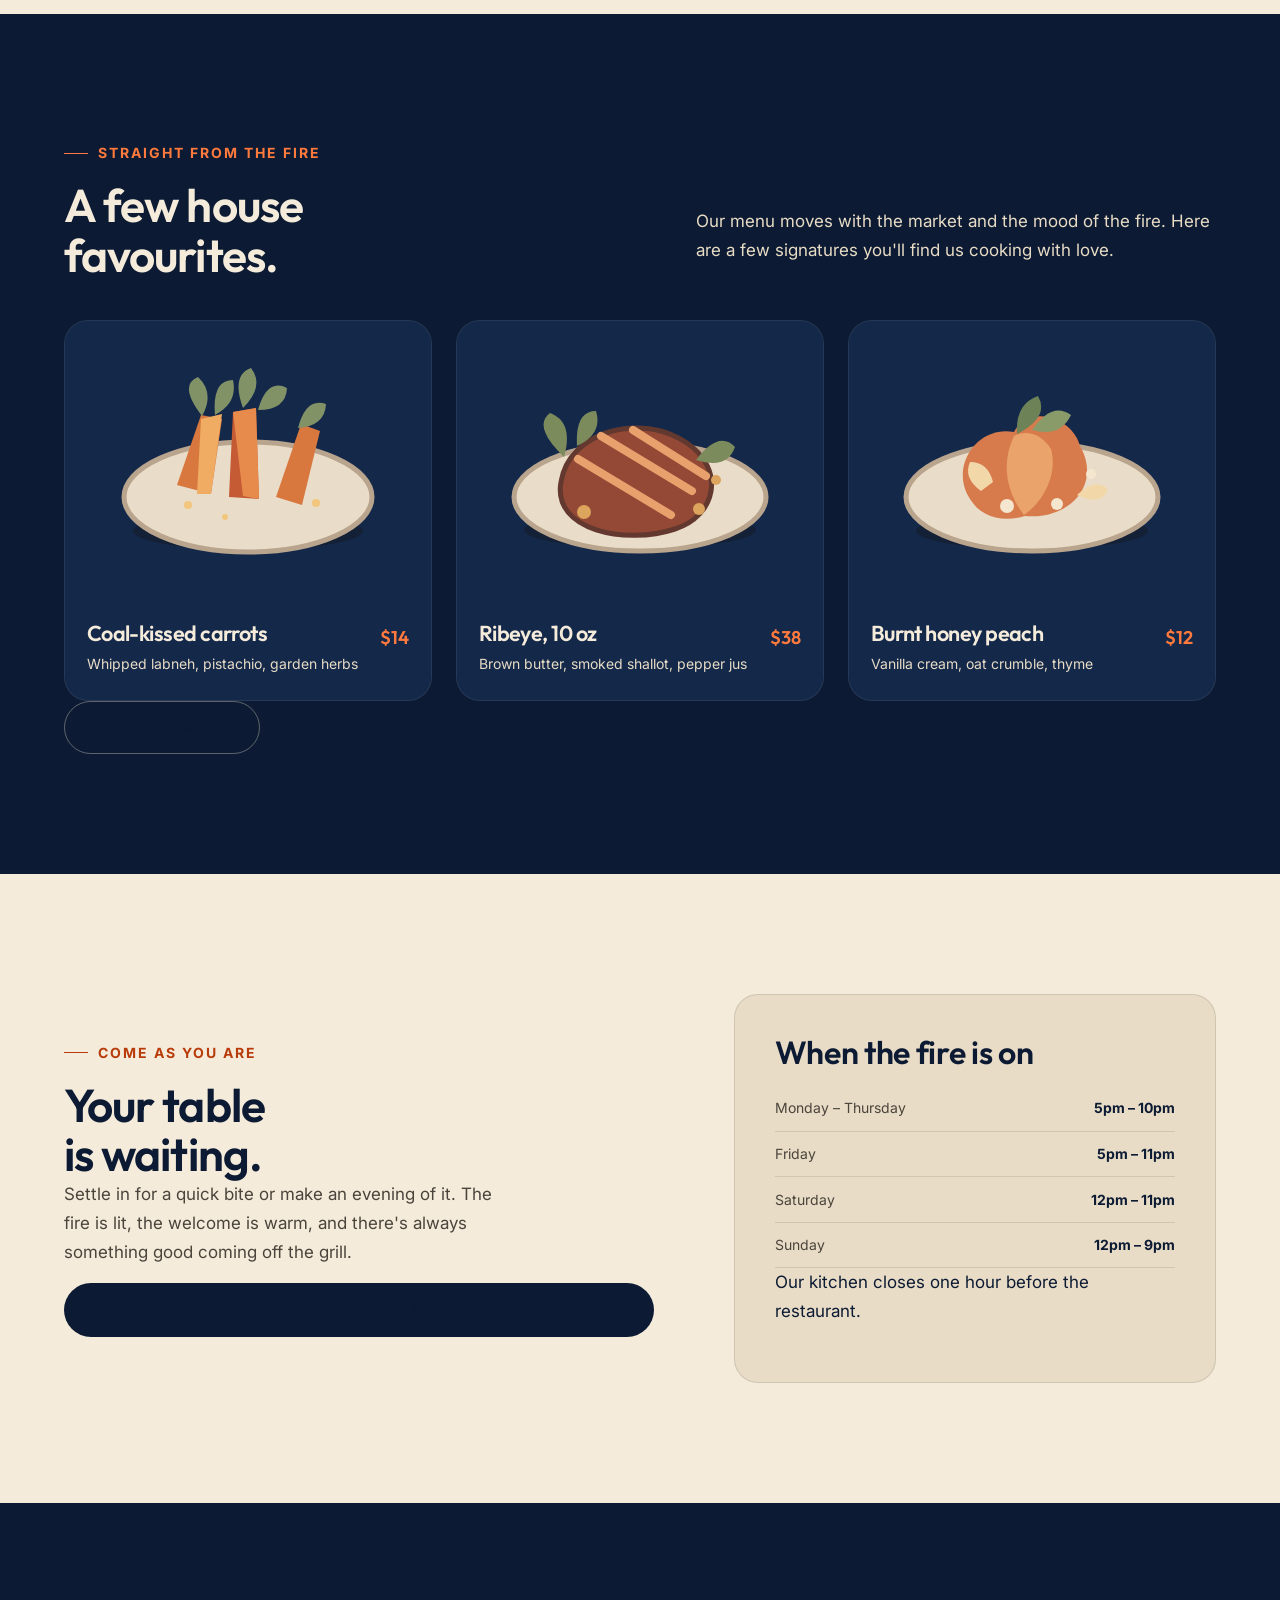
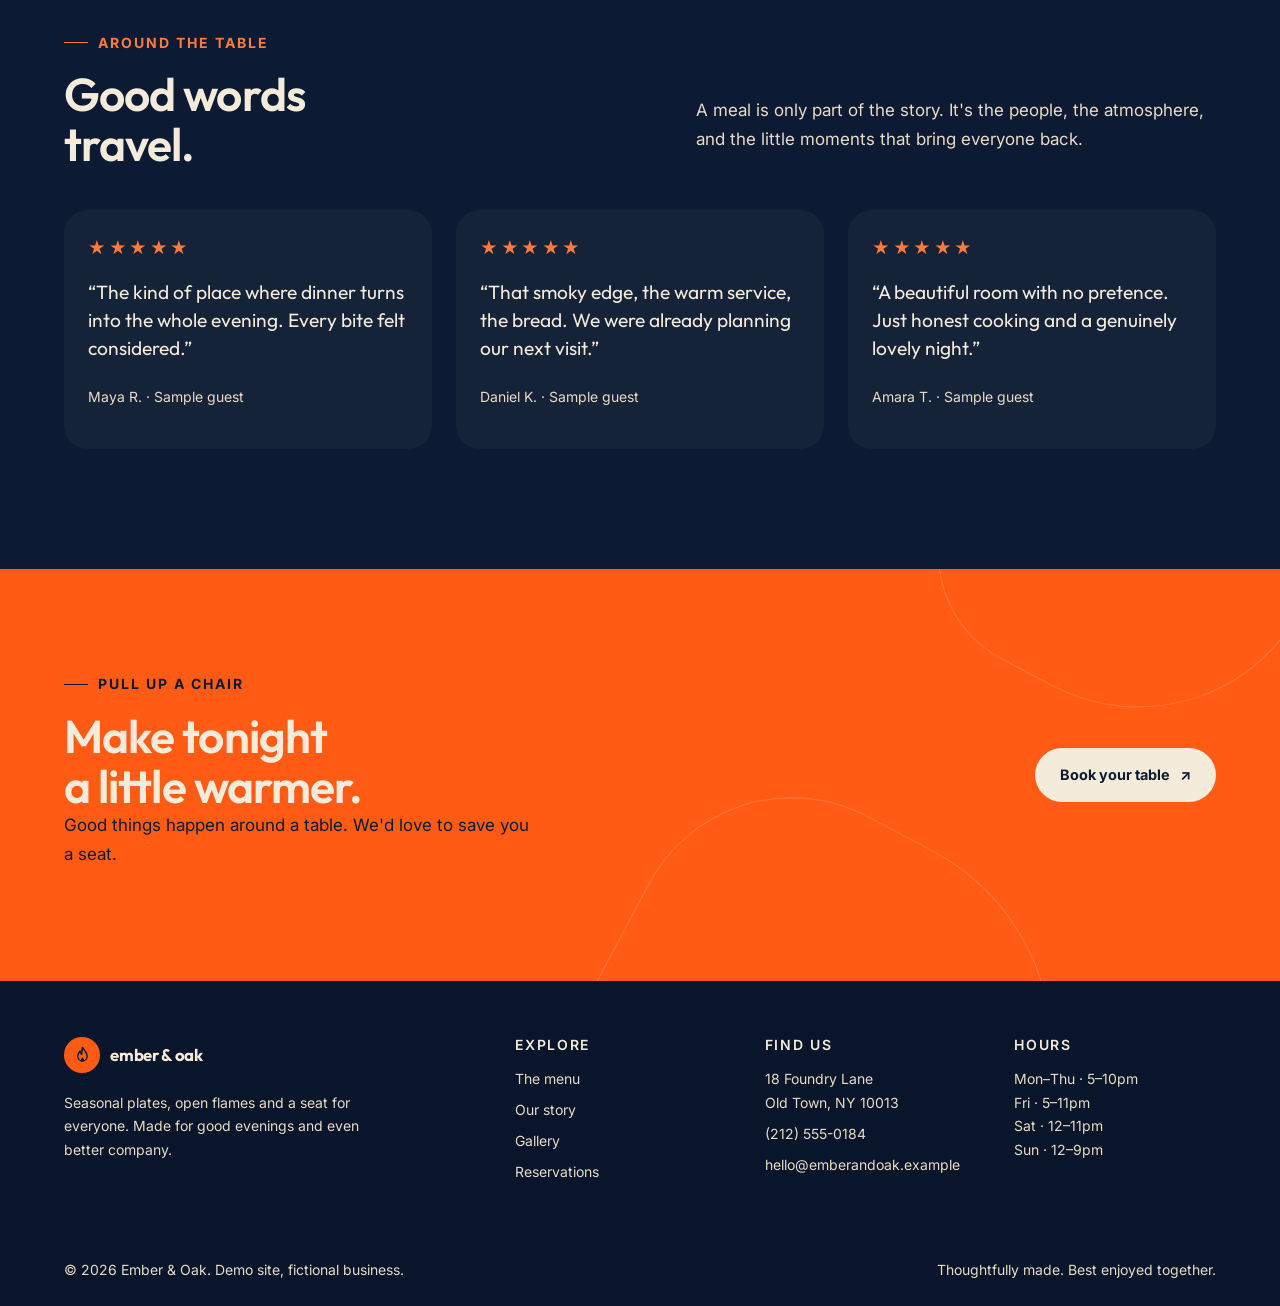
==== commit f7783ab7: "Fix CTA, footer logo, accessible labels and remove stale markup" ====
--- a/index.html
+++ b/index.html
@@ -218,7 +218,7 @@
           <p>A meal is only part of the story. It's the people, the atmosphere, and the little moments that bring everyone back.</p>
         </div>
         <div class="quote-grid">
-          <article class="quote-card reveal"><div class="quote-stars" aria-label="5 out of 5 stars">★★★★★</div><blockquote>“The kind of place where dinner turns into the whole evening. Every bite felt considered.”</blockquote><p class="quote-person">Maya R. · Sample guest</p></article>
+          <article class="quote-card reveal"><div class="quote-stars" role="img" aria-label="5 out of 5 stars">★★★★★</div><blockquote>“The kind of place where dinner turns into the whole evening. Every bite felt considered.”</blockquote><p class="quote-person">Maya R. · Sample guest</p></article>
           <article class="quote-card reveal reveal-delay-1"><div class="quote-stars" aria-label="5 out of 5 stars">★★★★★</div><blockquote>“That smoky edge, the warm service, the bread. We were already planning our next visit.”</blockquote><p class="quote-person">Daniel K. · Sample guest</p></article>
           <article class="quote-card reveal reveal-delay-2"><div class="quote-stars" aria-label="5 out of 5 stars">★★★★★</div><blockquote>“A beautiful room with no pretence. Just honest cooking and a genuinely lovely night.”</blockquote><p class="quote-person">Amara T. · Sample guest</p></article>
         </div>
@@ -227,7 +227,7 @@
 
     <section class="reservation-cta" aria-labelledby="cta-title">
       <div class="container cta-inner reveal">
-        <div><p class="eyebrow" class="eyebrow eyebrow--cta">Pull up a chair</p><h2 id="cta-title">Make tonight<br>a little warmer.</h2><p>Good things happen around a table. We'd love to save you a seat.</p></div>
+        <div><p class="eyebrow eyebrow--cta">Pull up a chair</p><h2 id="cta-title">Make tonight<br>a little warmer.</h2><p>Good things happen around a table. We'd love to save you a seat.</p></div>
         <a class="btn" href="reservations.html">Book your table <span aria-hidden="true">↗</span></a>
       </div>
     </section>
@@ -237,7 +237,7 @@
     <div class="container">
       <div class="footer-grid">
         <div class="footer-brand">
-          <a class="brand" href="index.html"><span class="brand-mark" aria-hidden="true"><svg viewBox="0 0 24 24" fill="none"><path d="M12 2.8c1.7 3.1 5.4 5.2 5.4 10a5.4 5.4 0 1 1-10.8 0c0-2.2 1-4.1 2.6-5.8.1 2 1.1 3.1 2 3.6-.2-3.1.1-5.3.8-7.8Z" stroke="white" stroke-width="1.7" stroke-linecap="round" stroke-linejoin="round"/><path d="M12 14.1c1 1.2 1.8 2 1.8 3.1a1.8 1.8 0 1 1-3.6 0c0-.9.6-1.8 1.8-3.1Z" fill="white"/></svg></span><span>ember <span class="brand-ampersand">&</span> oak</span></a>
+          <a class="brand" href="index.html"><span class="brand-mark" aria-hidden="true"><svg viewBox="0 0 24 24" fill="none"><path d="M12 2.8c1.7 3.1 5.4 5.2 5.4 10a5.4 5.4 0 1 1-10.8 0c0-2.2 1-4.1 2.6-5.8.1 2 1.1 3.1 2 3.6-.2-3.1.1-5.3.8-7.8Z" stroke="var(--ink)" stroke-width="1.7" stroke-linecap="round" stroke-linejoin="round"/><path d="M12 14.1c1 1.2 1.8 2 1.8 3.1a1.8 1.8 0 1 1-3.6 0c0-.9.6-1.8 1.8-3.1Z" fill="var(--ink)"/></svg></span><span>ember <span class="brand-ampersand">&</span> oak</span></a>
           <p>Seasonal plates, open flames and a seat for everyone. Made for good evenings and even better company.</p>
         </div>
         <div class="footer-col"><h3>Explore</h3><a href="menu.html">The menu</a><a href="about.html">Our story</a><a href="gallery.html">Gallery</a><a href="reservations.html">Reservations</a></div>
--- a/css/styles.css
+++ b/css/styles.css
@@ -2,12 +2,12 @@
    Portfolio sample 01. Mobile-first, accessible, and dependency-free. */
 :root {
   color-scheme: dark;
-  --ink: #0C1B33; --ink-soft: #14284A; --oat: #F4EBDB; --oat-deep: #E8DCC6;
-  --ember: #FF5B14; --ember-hot: #FF7A3C; --ember-deep: #B83B0A;
+  --ink: #0C1B33; --ink-rgb: 12,27,51; --ink-soft: #14284A; --oat: #F4EBDB; --oat-rgb: 244,235,219; --oat-deep: #E8DCC6;
+  --ember: #FF5B14; --ember-rgb: 255,91,20; --ember-hot: #FF7A3C; --ember-hot-rgb: 255,122,60; --ember-deep: #B83B0A; --ember-deep-rgb: 184,59,10;
   --charcoal: var(--ink); --charcoal-soft: var(--ink-soft); --white: var(--oat); --paper: var(--oat);
   --accent: var(--ember); --accent-dark: var(--ember-deep); --accent-warm: var(--ember-hot);
-  --paper-muted: #4A443B; --muted: #C9BDAA; --line: rgba(244,235,219,.16);
-  --line-light: rgba(244,235,219,.12); --line-dark: rgba(12,27,51,.14);
+  --paper-muted: #4A443B; --muted: #C9BDAA; --line: var(--line);
+  --line-light: var(--line-light); --line-dark: var(--line-dark);
   --font-heading: 'Outfit', 'Arial Rounded MT Bold', sans-serif; --font-body: 'Inter', Arial, sans-serif;
   --space-1: .5rem; --space-2: 1rem; --space-3: 1.5rem; --space-4: 2rem;
   --space-5: 3rem; --space-6: 4rem; --space-7: 6rem; --radius-card: 24px;
@@ -22,7 +22,7 @@
 button, a { -webkit-tap-highlight-color: transparent; }
 button { color: inherit; }
 :focus-visible { outline: 3px solid var(--ember-hot); outline-offset: 4px; }
-::selection { background: var(--accent); color: var(--white); }
+::selection { background: var(--ember); color: var(--ink); }
 @view-transition { navigation: auto; }
 ::view-transition-group(root) { animation-duration: .45s; }
 @media (prefers-reduced-motion: reduce) {
@@ -33,7 +33,7 @@
 .container { width: min(calc(100% - 2.5rem), var(--content)); margin-inline: auto; }
 .section { padding-block: var(--space-6); }
 .section--paper { background: var(--paper); color: var(--charcoal); }
-.eyebrow { display: inline-flex; align-items: center; gap: .65rem; margin: 0 0 1rem; color: var(--ember-hot); font-size: .72rem; font-weight: 700; letter-spacing: .18em; text-transform: uppercase; }
+.eyebrow { display: inline-flex; align-items: center; gap: .65rem; margin: 0 0 1rem; color: var(--ember-hot); font-size: .875rem; font-weight: 700; letter-spacing: .18em; text-transform: uppercase; }
 .eyebrow::before { width: 24px; height: 1px; background: currentColor; content: ''; }
 .section--paper .eyebrow { color: var(--accent-dark); }
 h1, h2, h3, h4 { margin: 0; font-family: var(--font-heading); font-weight: 600; letter-spacing: -.025em; line-height: 1.08; }
@@ -46,11 +46,11 @@
 .section-heading { display: flex; flex-direction: column; gap: 1rem; margin-bottom: 2.5rem; }
 .section-heading > p { max-width: 520px; color: var(--oat-deep); }
 .section--paper .section-heading > p { color: #4A443B; }
-.btn { display: inline-flex; min-height: 52px; align-items: center; justify-content: center; gap: .65rem; padding: .85rem 1.5rem; border: 1px solid transparent; border-radius: 999px; background: var(--accent); color: var(--white); font-size: .9rem; font-weight: 700; transition: transform .3s var(--ease), background .3s var(--ease), box-shadow .3s var(--ease); cursor: pointer; }
-.btn:hover { transform: translateY(-3px); background: var(--ember-hot); box-shadow: 0 12px 28px rgba(211,52,47,.22); }
+.btn { display: inline-flex; min-height: 52px; align-items: center; justify-content: center; gap: .65rem; padding: .85rem 1.5rem; border: 1px solid transparent; border-radius: 999px; background: var(--ember); color: var(--ink); font-size: .9rem; font-weight: 700; transition: transform .3s var(--ease), background .3s var(--ease), box-shadow .3s var(--ease); cursor: pointer; }
+.btn:hover { transform: translateY(-3px); background: var(--ember-hot); box-shadow: 0 12px 28px rgba(var(--ember-rgb),.22); }
 .btn:active { transform: translateY(0) scale(.98); }
-.btn--outline { border-color: rgba(255,255,255,.35); background: transparent; }
-.btn--outline:hover { border-color: var(--white); background: rgba(255,255,255,.08); box-shadow: none; }
+.btn--outline { border-color: rgba(var(--oat-rgb),.35); background: transparent; }
+.btn--outline:hover { border-color: var(--white); background: rgba(var(--oat-rgb),.08); box-shadow: none; }
 .btn--dark { background: var(--charcoal); }
 .btn--dark:hover { background: var(--ink-soft); }
 .text-link { display: inline-flex; align-items: center; gap: .55rem; font-size: .9rem; font-weight: 700; }
@@ -59,24 +59,24 @@
 
 /* Shared navigation */
 .site-header { position: absolute; z-index: 50; top: 1rem; right: 0; left: 0; }
-.nav-shell { display: flex; min-height: 68px; align-items: center; justify-content: space-between; gap: 1rem; padding: .65rem .8rem .65rem 1.1rem; border: 1px solid rgba(255,255,255,.12); border-radius: 999px; background: rgba(31,33,36,.76); backdrop-filter: blur(18px); }
-.brand { display: inline-flex; align-items: center; gap: .65rem; font-family: var(--font-heading); font-size: 1.05rem; font-weight: 700; letter-spacing: -.035em; white-space: nowrap; }
+.nav-shell { display: flex; min-height: 68px; align-items: center; justify-content: space-between; gap: 1rem; padding: .65rem .8rem .65rem 1.1rem; border: 1px solid rgba(var(--oat-rgb),.12); border-radius: 999px; background: rgba(var(--ink-rgb),.76); backdrop-filter: blur(18px); }
+.brand { display: inline-flex; align-items: center; gap: .65rem; font-family: var(--font-heading); font-size: 1.05rem; font-weight: 700; letter-spacing: -.02em; white-space: nowrap; }
 .brand-mark { display: grid; width: 36px; height: 36px; place-items: center; border-radius: 50%; background: var(--accent); }
 .brand-mark svg { width: 21px; }
 .nav-links { display: none; align-items: center; gap: clamp(1rem, 2vw, 2rem); }
-.nav-links a { color: var(--oat-deep); font-size: .78rem; font-weight: 600; transition: color .2s ease; }
+.nav-links a { color: var(--oat-deep); font-size: .875rem; font-weight: 600; transition: color .2s ease; }
 .nav-links a:hover, .nav-links a[aria-current="page"] { color: var(--white); }
-.nav-cta { display: none; min-height: 44px; padding: .65rem 1.15rem; font-size: .78rem; }
+.nav-cta { display: none; min-height: 44px; padding: .65rem 1.15rem; font-size: .875rem; }
 .menu-toggle { display: grid; width: 44px; height: 44px; place-items: center; border: 0; border-radius: 50%; background: var(--charcoal-soft); cursor: pointer; }
 .menu-toggle svg { width: 21px; }
-.mobile-nav { position: absolute; top: calc(100% + .6rem); right: 1.25rem; left: 1.25rem; display: none; padding: .8rem; border: 1px solid var(--line); border-radius: 22px; background: var(--ink-soft); box-shadow: 0 20px 50px rgba(0,0,0,.3); }
+.mobile-nav { position: absolute; top: calc(100% + .6rem); right: 1.25rem; left: 1.25rem; display: none; padding: .8rem; border: 1px solid var(--line); border-radius: 22px; background: var(--ink-soft); box-shadow: 0 20px 50px rgba(var(--ink-rgb),.3); }
 .mobile-nav.is-open { display: grid; }
 .mobile-nav a { padding: .85rem 1rem; border-radius: 12px; color: var(--oat); font-size: .9rem; font-weight: 600; }
-.mobile-nav a:hover { background: rgba(255,255,255,.07); }
+.mobile-nav a:hover { background: rgba(var(--oat-rgb),.07); }
 
 /* Homepage hero */
 .hero { position: relative; display: grid; min-height: min(900px, 100svh); align-items: center; overflow: hidden; padding: 9rem 0 5rem; isolation: isolate; background: radial-gradient(ellipse at 75% 45%, var(--ink-soft) 0, var(--ink-soft) 37%, var(--ink) 72%); }
-.hero::before { position: absolute; z-index: -1; inset: 0; background: linear-gradient(90deg, rgba(31,33,36,.98) 0%, rgba(31,33,36,.84) 48%, rgba(31,33,36,.15) 100%); content: ''; }
+.hero::before { position: absolute; z-index: -1; inset: 0; background: linear-gradient(90deg, rgba(var(--ink-rgb),.98) 0%, rgba(var(--ink-rgb),.84) 48%, rgba(var(--ink-rgb),.15) 100%); content: ''; }
 .hero-mesh { position: absolute; z-index: -1; inset: 0; width: 100%; height: 100%; opacity: .56; pointer-events: none; }
 .hero-grid { display: grid; align-items: center; gap: 1rem; }
 .hero-copy { position: relative; z-index: 2; max-width: 680px; }
@@ -84,41 +84,41 @@
 .hero h1 em { color: var(--ember-hot); font-style: normal; }
 .hero-copy .lead { max-width: 510px; margin-top: 1.5rem; }
 .hero-actions { display: flex; flex-wrap: wrap; gap: .8rem; margin-top: 2rem; }
-.hero-note { display: flex; align-items: center; gap: .7rem; margin-top: 3rem; color: #C4C2BE; font-size: .75rem; letter-spacing: .04em; }
+.hero-note { display: flex; align-items: center; gap: .7rem; margin-top: 3rem; color: var(--muted); font-size: .875rem; letter-spacing: .04em; }
 .hero-note::before { width: 34px; height: 1px; background: var(--accent); content: ''; }
 .hero-art { position: absolute; right: -16%; bottom: -2%; width: min(76vw, 690px); opacity: .88; pointer-events: none; }
-.hero-art svg { width: 100%; filter: drop-shadow(0 35px 40px rgba(0,0,0,.24)); }
+.hero-art svg { width: 100%; filter: drop-shadow(0 35px 40px rgba(var(--ink-rgb),.24)); }
 .hero-orbit { transform-origin: 50% 50%; animation: orbit-float 9s ease-in-out infinite; }
 @keyframes orbit-float { 0%,100% { transform: translateY(0) rotate(-1deg); } 50% { transform: translateY(-13px) rotate(1deg); } }
 .hero-scroll { display: none; }
 
 /* Home story */
 .story-grid { display: grid; gap: 2rem; align-items: center; }
-.story-art { overflow: hidden; border-radius: var(--radius-card); background: #E8E2D8; }
+.story-art { overflow: hidden; border-radius: var(--radius-card); background: var(--oat-deep); }
 .story-art svg { width: 100%; }
 .story-copy h2 { max-width: 600px; }
 .story-copy .lead { margin-block: 1.3rem; }
 .story-stats { display: flex; flex-wrap: wrap; gap: 2rem; margin-top: 2rem; }
 .stat strong { display: block; font-family: var(--font-heading); font-size: 2rem; line-height: 1; }
-.stat span { color: var(--paper-muted); font-size: .72rem; }
+.stat span { color: var(--paper-muted); font-size: .875rem; }
 
 /* Featured plates */
 .dish-grid { display: grid; gap: 1rem; }
-.dish-card { overflow: hidden; border: 1px solid rgba(255,255,255,.08); border-radius: var(--radius-card); background: var(--charcoal-soft); transition: transform .4s var(--ease), border-color .4s ease; }
-.dish-card:hover { transform: translateY(-6px); border-color: rgba(211,52,47,.5); }
+.dish-card { overflow: hidden; border: 1px solid rgba(var(--oat-rgb),.08); border-radius: var(--radius-card); background: var(--charcoal-soft); transition: transform .4s var(--ease), border-color .4s ease; }
+.dish-card:hover { transform: translateY(-6px); border-color: rgba(var(--ember-rgb),.5); }
 .dish-art { display: grid; min-height: 220px; place-items: center; overflow: hidden; background: radial-gradient(circle at 50% 60%, var(--ink-soft), var(--ink-soft) 68%); }
 .dish-art svg { width: 100%; max-width: 340px; transition: transform .6s var(--ease); }
 .dish-card:hover .dish-art svg { transform: scale(1.045) rotate(-2deg); }
 .dish-info { display: flex; align-items: flex-start; justify-content: space-between; gap: 1rem; padding: 1.3rem 1.35rem 1.5rem; }
 .dish-info h3 { font-size: 1.35rem; letter-spacing: -.025em; }
-.dish-info p { margin: .4rem 0 0; color: var(--oat-deep); font-size: .8rem; }
+.dish-info p { margin: .4rem 0 0; color: var(--oat-deep); font-size: .875rem; }
 .dish-price { color: var(--ember-hot); font-family: var(--font-heading); font-size: 1.15rem; font-weight: 600; white-space: nowrap; }
 
 /* Visit strip */
 .visit-grid { display: grid; gap: 2rem; }
 .visit-card { padding: 1.6rem; border: 1px solid rgba(31,33,36,.12); border-radius: var(--radius-card); background: var(--oat-deep); }
 .visit-card h3 { margin-bottom: 1rem; }
-.hours-row { display: flex; justify-content: space-between; gap: 1rem; padding: .65rem 0; border-bottom: 1px solid rgba(31,33,36,.12); color: #4A443B; font-size: .82rem; }
+.hours-row { display: flex; justify-content: space-between; gap: 1rem; padding: .65rem 0; border-bottom: 1px solid rgba(31,33,36,.12); color: #4A443B; font-size: .875rem; }
 .hours-row:last-child { border: 0; }
 .hours-row strong { color: var(--charcoal); }
 .visit-aside { display: flex; flex-direction: column; justify-content: center; }
@@ -126,27 +126,27 @@
 
 /* Testimonials */
 .quote-grid { display: grid; gap: 1rem; }
-.quote-card { padding: 1.5rem; border: 1px solid var(--line); border-radius: var(--radius-card); background: rgba(255,255,255,.035); }
+.quote-card { padding: 1.5rem; border: 1px solid var(--line); border-radius: var(--radius-card); background: rgba(var(--oat-rgb),.035); }
 .quote-stars { margin-bottom: 1rem; color: var(--ember-hot); letter-spacing: .15em; }
 .quote-card blockquote { margin: 0 0 1.4rem; color: var(--oat); font-family: var(--font-heading); font-size: 1.2rem; line-height: 1.45; }
-.quote-person { color: var(--oat-deep); font-size: .75rem; }
+.quote-person { color: var(--oat-deep); font-size: .875rem; }
 
 /* CTA and footer */
 .reservation-cta { position: relative; overflow: hidden; padding-block: 5rem; background: var(--accent); isolation: isolate; }
-.reservation-cta::before, .reservation-cta::after { position: absolute; z-index: -1; width: 360px; height: 360px; border: 1px solid rgba(255,255,255,.2); border-radius: 42% 58% 61% 39%; content: ''; transform: rotate(28deg); }
+.reservation-cta::before, .reservation-cta::after { position: absolute; z-index: -1; width: 360px; height: 360px; border: 1px solid rgba(var(--oat-rgb),.2); border-radius: 42% 58% 61% 39%; content: ''; transform: rotate(28deg); }
 .reservation-cta::before { top: -220px; right: -40px; }
 .reservation-cta::after { right: 18%; bottom: -300px; width: 460px; height: 460px; }
 .cta-inner { display: flex; flex-direction: column; align-items: flex-start; gap: 1.5rem; }
 .cta-inner h2 { max-width: 700px; }
-.cta-inner p { max-width: 470px; color: rgba(255,255,255,.84); }
+.cta-inner p { max-width: 470px; color: var(--ink); }
 .cta-inner .btn { background: var(--white); color: var(--charcoal); }
 .site-footer { padding: 3.5rem 0 1.5rem; background: #08152A; }
 .footer-grid { display: grid; gap: 2rem; padding-bottom: 3rem; }
-.footer-brand p { max-width: 300px; margin-top: 1rem; color: var(--oat-deep); font-size: .82rem; }
-.footer-col h3 { margin-bottom: .9rem; font-family: var(--font-body); font-size: .75rem; letter-spacing: .12em; text-transform: uppercase; }
-.footer-col a, .footer-col p { display: block; margin: .45rem 0; color: var(--oat-deep); font-size: .8rem; }
+.footer-brand p { max-width: 300px; margin-top: 1rem; color: var(--oat-deep); font-size: .875rem; }
+.footer-col h3 { margin-bottom: .9rem; font-family: var(--font-body); font-size: .875rem; letter-spacing: .12em; text-transform: uppercase; }
+.footer-col a, .footer-col p { display: block; margin: .45rem 0; color: var(--oat-deep); font-size: .875rem; }
 .footer-col a:hover { color: var(--white); }
-.footer-bottom { display: flex; flex-direction: column; gap: .6rem; padding-top: 1.2rem; border-top: 1px solid var(--line); color: var(--oat-deep); font-size: .68rem; }
+.footer-bottom { display: flex; flex-direction: column; gap: .6rem; padding-top: 1.2rem; border-top: 1px solid var(--line); color: var(--oat-deep); font-size: .875rem; }
 
 /* Motion enhancements */
 
@@ -175,8 +175,8 @@
   .hero { min-height: 820px; }
   .hero-grid { grid-template-columns: 1.1fr .9fr; }
   .hero-art { right: 1%; bottom: 2%; width: min(52vw, 680px); }
-  .hero::before { background: linear-gradient(90deg, rgba(31,33,36,.98) 0%, rgba(31,33,36,.8) 44%, rgba(31,33,36,.08) 100%); }
-  .hero-scroll { position: absolute; right: max(2rem, calc((100vw - var(--content))/2)); bottom: 3rem; display: flex; align-items: center; gap: .7rem; color: var(--oat-deep); font-size: .65rem; letter-spacing: .14em; text-transform: uppercase; writing-mode: vertical-rl; }
+  .hero::before { background: linear-gradient(90deg, rgba(var(--ink-rgb),.98) 0%, rgba(var(--ink-rgb),.8) 44%, rgba(var(--ink-rgb),.08) 100%); }
+  .hero-scroll { position: absolute; right: max(2rem, calc((100vw - var(--content))/2)); bottom: 3rem; display: flex; align-items: center; gap: .7rem; color: var(--oat-deep); font-size: .875rem; letter-spacing: .14em; text-transform: uppercase; writing-mode: vertical-rl; }
   .hero-scroll::after { width: 1px; height: 42px; background: var(--accent); content: ''; }
   .story-grid { grid-template-columns: .95fr 1.05fr; gap: 5rem; }
   .dish-grid { grid-template-columns: repeat(3, minmax(0,1fr)); }
@@ -191,19 +191,19 @@
 
 /* Menu page */
 .menu-hero { position: relative; min-height: 610px; display: flex; align-items: center; overflow: hidden; padding: 10rem 0 5rem; background: radial-gradient(ellipse at 76% 48%, var(--ink-soft) 0, var(--ink-soft) 38%, var(--ink) 74%); isolation: isolate; }
-.menu-hero::before { position: absolute; z-index: -1; inset: 0; background: linear-gradient(90deg, rgba(31,33,36,.97), rgba(31,33,36,.76) 48%, rgba(31,33,36,.2)); content: ''; }
+.menu-hero::before { position: absolute; z-index: -1; inset: 0; background: linear-gradient(90deg, rgba(var(--ink-rgb),.97), rgba(var(--ink-rgb),.76) 48%, rgba(var(--ink-rgb),.2)); content: ''; }
 .menu-hero-inner { display: grid; align-items: center; }
 .menu-hero-copy { position: relative; z-index: 2; max-width: 660px; }
 .menu-hero h1 { font-size: clamp(3.2rem, 10vw, 6.6rem); }
 .menu-hero h1 em { color: var(--accent-warm); font-style: normal; }
 .menu-hero .lead { max-width: 500px; margin-top: 1.4rem; }
-.menu-meta { display: flex; flex-wrap: wrap; align-items: center; gap: .7rem; margin-top: 2rem; color: var(--oat-deep); font-size: .68rem; font-weight: 700; letter-spacing: .12em; }
+.menu-meta { display: flex; flex-wrap: wrap; align-items: center; gap: .7rem; margin-top: 2rem; color: var(--oat-deep); font-size: .875rem; font-weight: 700; letter-spacing: .12em; }
 .menu-meta span { color: var(--accent-warm); }
 .menu-hero-art { position: absolute; right: -16%; bottom: -3%; width: min(75vw, 610px); opacity: .78; pointer-events: none; animation: orbit-float 9s ease-in-out infinite; }
-.menu-tabs { position: sticky; z-index: 40; top: 0; overflow-x: auto; border-bottom: 1px solid rgba(255,255,255,.1); background: rgba(31,33,36,.94); backdrop-filter: blur(16px); scrollbar-width: none; }
+.menu-tabs { position: sticky; z-index: 40; top: 0; overflow-x: auto; border-bottom: 1px solid rgba(var(--oat-rgb),.1); background: rgba(var(--ink-rgb),.94); backdrop-filter: blur(16px); scrollbar-width: none; }
 .menu-tabs::-webkit-scrollbar { display: none; }
 .menu-tabs-inner { display: flex; width: max-content; min-width: min(100%, 1160px); gap: .35rem; padding-block: .8rem; }
-.menu-tabs a { flex: 0 0 auto; padding: .62rem 1rem; border-radius: 999px; color: #C4C2BE; font-size: .78rem; font-weight: 600; transition: background .25s ease, color .25s ease; }
+.menu-tabs a { flex: 0 0 auto; padding: .62rem 1rem; border-radius: 999px; color: var(--muted); font-size: .875rem; font-weight: 600; transition: background .25s ease, color .25s ease; }
 .menu-tabs a:hover, .menu-tabs a.is-active { background: var(--accent); color: var(--white); }
 .menu-content { background: var(--charcoal); }
 .menu-section { padding-block: 4.5rem; scroll-margin-top: 5rem; }
@@ -211,34 +211,34 @@
 .menu-section-heading > p { max-width: 470px; color: var(--oat-deep); }
 .menu-section-heading h2 { font-size: clamp(2.25rem, 6vw, 3.8rem); }
 .menu-list { display: grid; }
-.menu-item { padding: 1.25rem 0; border-bottom: 1px solid rgba(255,255,255,.13); }
-.menu-item:first-child { border-top: 1px solid rgba(255,255,255,.13); }
+.menu-item { padding: 1.25rem 0; border-bottom: 1px solid rgba(var(--oat-rgb),.13); }
+.menu-item:first-child { border-top: 1px solid rgba(var(--oat-rgb),.13); }
 .menu-item-title { display: flex; align-items: baseline; justify-content: space-between; gap: 1rem; }
 .menu-item-title h3 { font-size: 1.18rem; letter-spacing: -.025em; }
-.menu-item p { margin: .35rem 0 .55rem; color: #B8B7B3; font-size: .84rem; }
+.menu-item p { margin: .35rem 0 .55rem; color: var(--muted); font-size: .875rem; }
 .menu-price { color: var(--ember-hot); font-family: var(--font-heading); font-size: 1.05rem; font-weight: 600; white-space: nowrap; }
 .diet-tags { display: flex; gap: .35rem; }
-.diet-tags span { display: inline-grid; min-width: 25px; height: 22px; place-items: center; padding-inline: .35rem; border: 1px solid rgba(240,140,134,.42); border-radius: 999px; color: #F2A39D; font-size: .62rem; font-weight: 700; }
+.diet-tags span { display: inline-grid; min-width: 25px; height: 22px; place-items: center; padding-inline: .35rem; border: 1px solid rgba(var(--ember-hot-rgb),.42); border-radius: 999px; color: var(--ember-hot); font-size: .875rem; font-weight: 700; }
 .menu-section--fire { background: var(--ink-soft); }
-.menu-section--fire .menu-section-heading > p { color: #C3BFBA; }
+.menu-section--fire .menu-section-heading > p { color: var(--muted); }
 .fire-feature { display: grid; gap: 1.5rem; align-items: center; }
-.fire-art { overflow: hidden; border-radius: var(--radius-card); background: radial-gradient(circle at 50% 55%, #554034, #302B2A 72%); }
+.fire-art { overflow: hidden; border-radius: var(--radius-card); background: radial-gradient(circle at 50% 55%, var(--ink-soft), var(--ink) 72%); }
 .fire-art svg { width: 100%; }
-.fire-menu-list .menu-item:first-child { border-top: 1px solid rgba(255,255,255,.13); }
+.fire-menu-list .menu-item:first-child { border-top: 1px solid rgba(var(--oat-rgb),.13); }
 .menu-section--paper { padding-block: 4.5rem; background: var(--paper); color: var(--charcoal); scroll-margin-top: 5rem; }
 .menu-section--paper .menu-section-heading > p { color: #4A443B; }
-.menu-section--paper .menu-item, .menu-section--paper .menu-item:first-child { border-color: rgba(31,33,36,.15); }
+.menu-section--paper .menu-item, .menu-section--paper .menu-item:first-child { border-color: rgba(var(--ink-rgb),.15); }
 .menu-section--paper .menu-item p { color: #4A443B; }
 .menu-section--paper .menu-price { color: var(--accent-dark); }
-.menu-section--paper .diet-tags span { border-color: rgba(169,39,36,.35); color: var(--accent-dark); }
+.menu-section--paper .diet-tags span { border-color: rgba(var(--ember-deep-rgb),.35); color: var(--accent-dark); }
 .menu-subheading { margin: 0 0 1rem; font-size: 1.55rem; }
 .menu-drinks-grid { display: grid; gap: 2.5rem; }
 .menu-note { padding-block: 4.5rem; }
 .menu-note-inner { display: grid; gap: 1.5rem; }
 .menu-note-inner h2 { font-size: clamp(2.3rem, 6vw, 4rem); }
-.menu-note-inner > div:last-child { max-width: 560px; color: #5C5954; }
-.diet-legend { display: flex; flex-wrap: wrap; gap: .55rem; align-items: center; margin: 1.3rem 0; font-size: .8rem; }
-.diet-legend strong { display: inline-grid; min-width: 26px; height: 24px; place-items: center; border: 1px solid rgba(169,39,36,.35); border-radius: 999px; color: var(--accent-dark); font-size: .65rem; }
+.menu-note-inner > div:last-child { max-width: 560px; color: var(--paper-muted); }
+.diet-legend { display: flex; flex-wrap: wrap; gap: .55rem; align-items: center; margin: 1.3rem 0; font-size: .875rem; }
+.diet-legend strong { display: inline-grid; min-width: 26px; height: 24px; place-items: center; border: 1px solid rgba(var(--ember-deep-rgb),.35); border-radius: 999px; color: var(--accent-dark); font-size: .875rem; }
 @media (min-width: 640px) {
   .menu-hero { min-height: 670px; }
   .menu-hero-art { right: -2%; bottom: 0; width: min(58vw, 600px); }
@@ -256,7 +256,7 @@
 }
 @media (max-width: 520px) {
   .menu-hero-art { right: -30%; bottom: -2%; width: 82vw; opacity: .32; }
-  .menu-hero::before { background: linear-gradient(90deg, rgba(31,33,36,.98), rgba(31,33,36,.72)); }
+  .menu-hero::before { background: linear-gradient(90deg, rgba(var(--ink-rgb),.98), rgba(var(--ink-rgb),.72)); }
   .menu-tabs-inner { margin-left: 1.25rem; margin-right: 1.25rem; }
 }
 @media (prefers-reduced-motion: reduce) { .menu-hero-art { animation: none; } }
@@ -264,63 +264,63 @@
 
 /* Our Story page */
 .about-hero { position:relative; min-height:650px; display:flex; align-items:center; overflow:hidden; padding:10rem 0 5rem; background:radial-gradient(ellipse at 78% 48%, var(--ink-soft) 0, var(--ink-soft) 40%, var(--ink) 76%); isolation:isolate; }
-.about-hero::before { position:absolute; z-index:-1; inset:0; background:linear-gradient(90deg,rgba(31,33,36,.98),rgba(31,33,36,.78) 48%,rgba(31,33,36,.18)); content:''; }
+.about-hero::before { position:absolute; z-index:-1; inset:0; background:linear-gradient(90deg,rgba(var(--ink-rgb),.98),rgba(var(--ink-rgb),.78) 48%,rgba(var(--ink-rgb),.18)); content:''; }
 .about-hero-inner { display:grid; align-items:center; }
 .about-hero-copy { position:relative; z-index:2; max-width:650px; }
 .about-hero h1 { font-size:clamp(3.3rem,10vw,6.8rem); }
 .about-hero h1 em,.sourcing-copy h2 em { color:var(--accent-warm); font-style:normal; }
 .about-hero .lead { max-width:510px; margin:1.4rem 0 2rem; }
 .about-hero-art { position:absolute; right:-13%; bottom:-4%; width:min(78vw,650px); opacity:.82; animation:orbit-float 9s ease-in-out infinite; }
-.about-hero-art svg { width:100%; filter:drop-shadow(0 30px 35px rgba(0,0,0,.25)); }
-.about-art-note { position:absolute; right:16%; bottom:13%; color:#E5C6A7; font-size:.62rem; font-weight:700; letter-spacing:.2em; }
+.about-hero-art svg { width:100%; filter:drop-shadow(0 30px 35px rgba(var(--ink-rgb),.25)); }
+.about-art-note { position:absolute; right:16%; bottom:13%; color:var(--oat-deep); font-size: .875rem; font-weight:700; letter-spacing:.2em; }
 .about-intro-grid { display:grid; gap:2rem; align-items:start; }
 .about-intro-label { display:flex; flex-direction:column; gap:1.5rem; }
 .about-big-mark { color:var(--charcoal); font-family:var(--font-heading); font-size:clamp(4rem,10vw,7rem); font-weight:800; letter-spacing:-.1em; line-height:.9; }
 .about-big-mark span { color:var(--accent); }
 .about-intro-copy { max-width:720px; }
 .about-intro-copy h2 { max-width:690px; font-size:clamp(2.5rem,6vw,4.5rem); }
-.about-intro-copy .lead { margin:1.5rem 0 1rem; color:#55524E; }
+.about-intro-copy .lead { margin:1.5rem 0 1rem; color:var(--paper-muted); }
 .about-intro-copy > p:last-child { color:#4A443B; }
 .about-values { background:var(--charcoal); }
 .values-grid { display:grid; gap:1rem; }
-.value-card { position:relative; min-height:280px; padding:1.7rem; overflow:hidden; border:1px solid rgba(255,255,255,.1); border-radius:var(--radius-card); background:var(--charcoal-soft); }
-.value-number { color:#A9A6A0; font-size:.68rem; font-weight:700; letter-spacing:.15em; }
-.value-icon { display:grid; width:54px; height:54px; margin:1.7rem 0 1.2rem; place-items:center; border:1px solid rgba(240,140,134,.4); border-radius:50%; color:var(--accent-warm); font-size:1.5rem; }
+.value-card { position:relative; min-height:280px; padding:1.7rem; overflow:hidden; border:1px solid rgba(var(--oat-rgb),.1); border-radius:var(--radius-card); background:var(--charcoal-soft); }
+.value-number { color:var(--muted); font-size: .875rem; font-weight:700; letter-spacing:.15em; }
+.value-icon { display:grid; width:54px; height:54px; margin:1.7rem 0 1.2rem; place-items:center; border:1px solid rgba(var(--ember-hot-rgb),.4); border-radius:50%; color:var(--accent-warm); font-size:1.5rem; }
 .value-card h3 { margin-bottom:.6rem; font-size:1.45rem; }
-.value-card p { max-width:360px; color:#B8B7B3; font-size:.86rem; }
+.value-card p { max-width:360px; color:var(--muted); font-size: .875rem; }
 .about-timeline { overflow:hidden; }
 .timeline { position:relative; display:grid; gap:0; max-width:900px; margin:3rem auto 0; padding:0; list-style:none; }
-.timeline::before { position:absolute; top:12px; bottom:20px; left:8px; width:1px; background:rgba(31,33,36,.2); content:''; }
+.timeline::before { position:absolute; top:12px; bottom:20px; left:8px; width:1px; background:rgba(var(--ink-rgb),.2); content:''; }
 .timeline-item { position:relative; display:grid; gap:.5rem; padding:0 0 2.2rem 2.4rem; }
-.timeline-item::before { position:absolute; top:5px; left:2px; width:13px; height:13px; border:3px solid var(--paper); border-radius:50%; background:var(--accent); box-shadow:0 0 0 1px rgba(31,33,36,.2); content:''; }
-.timeline-year { color:var(--accent-dark); font-size:.7rem; font-weight:800; letter-spacing:.14em; text-transform:uppercase; }
+.timeline-item::before { position:absolute; top:5px; left:2px; width:13px; height:13px; border:3px solid var(--paper); border-radius:50%; background:var(--accent); box-shadow:0 0 0 1px rgba(var(--ink-rgb),.2); content:''; }
+.timeline-year { color:var(--accent-dark); font-size: .875rem; font-weight:800; letter-spacing:.14em; text-transform:uppercase; }
 .timeline-item h3 { margin-bottom:.4rem; font-size:1.45rem; }
 .timeline-item p { max-width:590px; color:#4A443B; font-size:.88rem; }
-.timeline-note,.team-disclaimer,.sourcing-disclaimer { margin-top:1rem; color:#77736D; font-size:.68rem; }
+.timeline-note,.team-disclaimer,.sourcing-disclaimer { margin-top:1rem; color:var(--paper-muted); font-size: .875rem; }
 .about-sourcing { background:var(--ink-soft); }
 .sourcing-grid { display:grid; gap:2rem; align-items:center; }
-.sourcing-art { overflow:hidden; border-radius:var(--radius-card); background:#343337; }
+.sourcing-art { overflow:hidden; border-radius:var(--radius-card); background:var(--ink-soft); }
 .sourcing-art svg { width:100%; }
 .sourcing-copy h2 { margin:.4rem 0 1.2rem; font-size:clamp(2.5rem,6vw,4.4rem); }
-.sourcing-copy .lead { color:#E5D5C5; }
-.sourcing-copy > p:not(.eyebrow):not(.lead):not(.sourcing-disclaimer) { color:#BDBAB5; }
+.sourcing-copy .lead { color:var(--oat-deep); }
+.sourcing-copy > p:not(.eyebrow):not(.lead):not(.sourcing-disclaimer) { color:var(--muted); }
 .sourcing-list { display:grid; gap:1.15rem; margin:2rem 0 0; padding:0; list-style:none; }
 .sourcing-list li { display:grid; grid-template-columns:34px 1fr; gap:.8rem; }
-.sourcing-list li > span { display:grid; width:30px; height:30px; place-items:center; border:1px solid rgba(240,140,134,.5); border-radius:50%; color:var(--accent-warm); font-size:.65rem; font-weight:700; }
+.sourcing-list li > span { display:grid; width:30px; height:30px; place-items:center; border:1px solid rgba(var(--ember-hot-rgb),.5); border-radius:50%; color:var(--accent-warm); font-size: .875rem; font-weight:700; }
 .sourcing-list strong { font-family:var(--font-heading); font-size:1.08rem; }
-.sourcing-list p { margin-top:.25rem; color:#B8B7B3; font-size:.8rem; }
-.sourcing-disclaimer { color:#9F9B95; }
+.sourcing-list p { margin-top:.25rem; color:var(--muted); font-size: .875rem; }
+.sourcing-disclaimer { color:var(--muted); }
 .about-team { background:var(--paper); color:var(--charcoal); }
 .team-grid { display:grid; gap:1rem; }
-.team-card { overflow:hidden; border:1px solid rgba(31,33,36,.1); border-radius:var(--radius-card); background:var(--oat-deep); }
-.team-avatar { display:grid; min-height:205px; place-items:end center; overflow:hidden; background:#DED7CC; }
+.team-card { overflow:hidden; border:1px solid rgba(var(--ink-rgb),.1); border-radius:var(--radius-card); background:var(--oat-deep); }
+.team-avatar { display:grid; min-height:205px; place-items:end center; overflow:hidden; background:var(--oat-deep); }
 .team-avatar svg { width:min(100%,220px); margin-top:1rem; }
-.avatar--two { background:#D8D1C7; }.avatar--three { background:#E2D9CD; }.avatar--four { background:#D9D3C9; }
+.avatar--two { background:var(--oat-deep); }.avatar--three { background:var(--oat-deep); }.avatar--four { background:var(--oat-deep); }
 .team-card-copy { padding:1.35rem; }
 .team-card-copy .eyebrow { margin-bottom:.45rem; color:var(--accent-dark); }
 .team-card-copy h3 { margin-bottom:.45rem; font-size:1.55rem; }
-.team-card-copy > p:last-child { color:#4A443B; font-size:.82rem; }
-.team-disclaimer { color:#77736D; }
+.team-card-copy > p:last-child { color:#4A443B; font-size: .875rem; }
+.team-disclaimer { color:var(--paper-muted); }
 @media (min-width:640px) {
  .about-hero { min-height:690px; }.about-hero-art { right:-2%; bottom:0; width:min(62vw,650px); }
  .about-intro-grid { grid-template-columns:.55fr 1.45fr; gap:3rem; }
@@ -331,166 +331,106 @@
 }
 @media (min-width:900px) {
  .about-hero { min-height:740px; }.about-hero-art { right:3%; width:600px; }
- .about-hero::before { background:linear-gradient(90deg,rgba(31,33,36,.98),rgba(31,33,36,.8) 43%,rgba(31,33,36,.06)); }
+ .about-hero::before { background:linear-gradient(90deg,rgba(var(--ink-rgb),.98),rgba(var(--ink-rgb),.8) 43%,rgba(31,33,36,.06)); }
  .team-grid { grid-template-columns:repeat(4,minmax(0,1fr)); }
 }
 @media (max-width:520px) {
  .about-hero-art { right:-34%; bottom:-1%; width:88vw; opacity:.32; }
- .about-hero::before { background:linear-gradient(90deg,rgba(31,33,36,.98),rgba(31,33,36,.74)); }
+ .about-hero::before { background:linear-gradient(90deg,rgba(var(--ink-rgb),.98),rgba(var(--ink-rgb),.74)); }
  .about-art-note { display:none; }
 }
 @media (prefers-reduced-motion:reduce) { .about-hero-art { animation:none; } }
 
 
-/* Revision round 1 — deep ink, warm oat and a desktop-native layout. */
-html { background: var(--ink); }
-body { background: var(--ink); color: var(--oat); line-height: 1.7; letter-spacing: 0; }
-h1,h2,h3,h4 { letter-spacing: -.02em; line-height: 1.08; }
-h1 { letter-spacing: -.025em; }
-h3,h4 { letter-spacing: -.01em; }
-p { max-width: 65ch; }
-.btn { background: var(--ember); color: var(--ink); }
-.btn:hover { background: var(--ember-hot); }
-.btn--dark { background: var(--ink); color: var(--oat); }
-.btn--outline:hover { border-color: var(--ember); color: var(--ember); }
-.brand-mark { background: var(--ember); color: var(--ink); }
-.brand-ampersand { color: var(--ember-hot); }
-.eyebrow { color: var(--ember-hot); font-size: .8rem; letter-spacing: .14em; }
-.eyebrow--cta { color: var(--ink) !important; }
-.section--paper { background: var(--oat); color: var(--ink); }
-.section--paper .lead { color: #4A443B; }
-.menu-content,.about-values { background: var(--ink); }
-.site-footer { background: #08152A; }
-.reservation-cta { background: var(--ember); color: var(--ink); }
-.cta-inner p { color: var(--ink); }
-.cta-inner .btn { background: var(--ink); color: var(--oat); }
-.menu-tabs { background: rgba(12,27,51,.96); }
-.menu-tabs a:hover,.menu-tabs a.is-active { background: var(--ember); color: var(--ink); }
-.menu-section--paper,.menu-note { background: var(--oat); color: var(--ink); }
-.menu-section--paper .menu-price,.menu-price,.dish-price { color: var(--ember-hot); }
-.menu-section--paper .menu-price,.menu-section--paper .diet-tags span { color: var(--ember-deep); }
-.menu-section--fire,.about-sourcing { background: var(--ink-soft); }
-.value-card { background: var(--ink-soft); }
-.team-card { background: var(--oat-deep); }
-.team-avatar { background: var(--oat-deep); }
-.timeline-note,.team-disclaimer,.sourcing-disclaimer { color: #4A443B; font-size: .875rem; }
-.about-big-mark { letter-spacing: -.025em; }
-.menu-meta { font-size: .875rem; color: var(--oat); letter-spacing: .08em; }
-.menu-meta-mark { display:inline-grid; width:16px; height:16px; color:var(--ember); }
-.menu-meta-mark svg { width:100%; }
-.menu-item-title h4 { font-size:1.18rem; letter-spacing:-.01em; }
-.menu-tabs-inner { width:100%; min-width:0; }
-.diet-tags span,.diet-legend strong { font-size:.875rem; min-width:28px; min-height:26px; }
-.about-hero-grain { display:none; }
-
+
+
+/* Desktop composition */
+@media (min-width: 900px) and (max-width: 1023px) {
+  .container { width:min(calc(100% - 3.5rem), var(--content)); }
+  .hero { min-height:760px; }
+  .hero-grid { grid-template-columns:1fr 1fr; gap:1.5rem; }
+  .hero-art { position:relative; inset:auto; grid-column:2; grid-row:1; width:100%; opacity:1; }
+  .hero-copy { grid-column:1; grid-row:1; }
+  .menu-hero { min-height:640px; }
+  .menu-hero-inner { text-align:center; justify-items:center; }
+  .menu-hero-copy { max-width:760px; }
+  .menu-hero-art { position:relative; inset:auto; width:min(70vw,560px); height:190px; margin:0 auto -1rem; opacity:1; }
+  .menu-hero-art svg { height:100%; }
+  .about-hero-inner { grid-template-columns:1fr 1fr; gap:2rem; }
+  .about-hero-art { position:relative; inset:auto; grid-column:1; grid-row:1; opacity:1; }
+  .about-hero-copy { grid-column:2; grid-row:1; }
+}
 @media (min-width: 1024px) {
+  body { font-size:17px; line-height:1.7; letter-spacing:0; }
   .container { width:min(calc(100% - clamp(4rem,10vw,8rem)),1320px); max-width:1320px; }
-  body { font-size:17px; }
-  .section { padding-block:7.5rem; }
-  .section--paper { padding-block:7.5rem; }
-  h1 { font-size:clamp(3rem,5.5vw,5.75rem); line-height:1.05; }
-  h2 { font-size:clamp(2.25rem,3.6vw,3.5rem); }
-  h3 { font-size:clamp(1.35rem,1.8vw,1.75rem); }
-  .hero { min-height: min(860px, 92svh); padding:9rem 0 6rem; background:var(--ink); }
-  .hero::before { background:radial-gradient(ellipse at 78% 50%, rgba(20,40,74,.9), transparent 55%); }
-  .hero-grid { grid-template-columns:minmax(0, .92fr) minmax(0, 1.08fr); gap:3rem; }
-  .hero-copy { max-width:620px; }
-  .hero-art { position:relative; inset:auto; width:100%; max-width:700px; opacity:1; grid-column:2; grid-row:1; justify-self:end; }
-  .hero-grid { grid-column:1; grid-row:1; }
-  .hero .container.hero-grid { position:relative; z-index:2; }
-  .hero-art { position:absolute; right:max(2rem,calc((100vw - 1320px)/2)); top:50%; bottom:auto; transform:translateY(-50%); width:min(49vw,680px); }
-  .hero-copy { max-width:590px; }
+  .section,.section--paper { padding-block:7.5rem; }
+  h1 { font-size:clamp(3rem,5.5vw,5.75rem); line-height:1.05; letter-spacing:-.025em; }
+  h2 { font-size:clamp(2.25rem,3.6vw,3.5rem); letter-spacing:-.02em; }
+  h3 { letter-spacing:-.01em; }
+  .eyebrow { font-size:.875rem; letter-spacing:.14em; }
+  .hero { min-height:min(860px,92svh); padding:9rem 0 6rem; }
+  .hero::before { background:radial-gradient(ellipse at 78% 50%,rgba(20,40,74,.55),transparent 55%); }
+  .hero-grid { grid-template-columns:minmax(0,.92fr) minmax(0,1.08fr); gap:3rem; }
+  .hero-copy { grid-column:1; grid-row:1; max-width:590px; }
   .hero h1 { font-size:clamp(3.5rem,5.2vw,5.6rem); }
+  .hero-art { position:relative; inset:auto; grid-column:2; grid-row:1; width:100%; max-width:680px; opacity:1; justify-self:end; transform:none; }
   .story-grid { grid-template-columns:1.05fr .95fr; gap:6rem; }
-  .story-art { transform:translateY(1.5rem); }
-  .dish-grid { grid-template-columns:repeat(3,minmax(0,1fr)); gap:1.5rem; }
-  .dish-card { background:var(--ink-soft); }
+  .dish-grid,.quote-grid { grid-template-columns:repeat(3,minmax(0,1fr)); gap:1.5rem; }
   .dish-art { min-height:280px; }
   .visit-grid { grid-template-columns:1.1fr .9fr; gap:5rem; }
-  .visit-card { padding:2.5rem; background:var(--oat-deep); }
-  .quote-grid { grid-template-columns:repeat(3,minmax(0,1fr)); gap:1.5rem; }
+  .visit-card { padding:2.5rem; }
+  .cta-inner { flex-direction:row; align-items:center; justify-content:space-between; gap:4rem; }
   .reservation-cta { padding-block:6rem; }
-  .cta-inner { flex-direction:row; align-items:center; justify-content:space-between; gap:4rem; }
-  .menu-hero { min-height:620px; padding:10rem 0 5rem; background:var(--ink); }
+  .menu-hero { min-height:620px; padding:10rem 0 4rem; }
   .menu-hero::before { background:radial-gradient(ellipse at 50% 115%,var(--ink-soft),transparent 65%); }
   .menu-hero-inner { display:block; text-align:center; }
   .menu-hero-copy { max-width:850px; margin-inline:auto; }
   .menu-hero h1 { font-size:clamp(3.5rem,5vw,5.4rem); }
   .menu-hero .lead { max-width:620px; margin:1.3rem auto 0; }
   .menu-meta { justify-content:center; }
-  .menu-hero-art { position:relative; inset:auto; width:min(76vw,760px); height:230px; margin:1rem auto -2rem; opacity:1; }
+  .menu-hero-art { position:relative; inset:auto; width:min(76vw,760px); height:210px; margin:0 auto -2rem; opacity:1; }
   .menu-hero-art svg { width:100%; height:100%; }
-  .menu-tabs { top:0; }
-  .menu-tabs-inner { justify-content:flex-start; padding-block:1rem; }
-  .menu-tabs a { font-size:.9rem; }
-  .menu-section { padding-block:7rem; }
-  .menu-section-heading { align-items:end; gap:4rem; margin-bottom:3rem; }
-  .menu-section-heading > p { max-width:460px; }
+  .menu-layout { display:grid; grid-template-columns:220px minmax(0,1fr); gap:3rem; align-items:start; }
+  .menu-tabs { position:sticky; top:2rem; z-index:5; width:auto; max-height:none; overflow:visible; border:1px solid var(--line); border-radius:24px; background:var(--ink-soft); }
+  .menu-tabs-inner { display:grid; width:100%; min-width:0; gap:.35rem; padding:1rem; }
+  .menu-tabs a { padding:.85rem 1rem; font-size:.875rem; }
+  .menu-content { min-width:0; margin:0; }
+  .menu-section { padding-block:5rem; }
+  .menu-section.container { width:100%; max-width:none; margin-inline:0; }
+  .menu-section-heading { align-items:end; gap:3rem; margin-bottom:2.5rem; }
   .menu-section-heading h2 { font-size:clamp(2.25rem,3.6vw,3.5rem); }
   .menu-list:not(.menu-list--compact) { max-width:none; }
   .menu-section:not(.menu-section--fire) > .menu-list,
   .menu-section:not(.menu-section--fire) .container > .menu-list { grid-template-columns:repeat(2,minmax(0,1fr)); column-gap:3rem; }
   .menu-item { padding:1.5rem 0; }
-  .menu-item p { font-size:.95rem; }
-  .menu-section--fire { padding-block:7.5rem; }
+  .menu-section--fire { padding-block:6rem; }
   .fire-feature { grid-template-columns:.9fr 1.1fr; gap:5rem; }
   .fire-art { position:sticky; top:7rem; }
-  .menu-section--paper { padding-block:7rem; }
+  .menu-section--paper { padding-block:6rem; }
   .menu-note { padding-block:6rem; }
   .menu-note-inner { grid-template-columns:1fr 1fr; gap:6rem; }
   .menu-drinks-grid { gap:4rem; }
-  .about-hero { min-height:740px; padding:10rem 0 6rem; background:var(--ink); }
-  .about-hero::before { background:radial-gradient(ellipse at 18% 48%,rgba(20,40,74,.92),transparent 54%); }
+  .about-hero { min-height:740px; padding:10rem 0 6rem; }
   .about-hero-inner { grid-template-columns:1.05fr .95fr; gap:4rem; }
   .about-hero-art { position:relative; inset:auto; grid-column:1; grid-row:1; width:100%; max-width:650px; opacity:1; }
   .about-hero-copy { grid-column:2; grid-row:1; max-width:600px; }
-  .about-art-note { right:auto; left:4%; bottom:7%; }
   .about-intro-grid { grid-template-columns:.55fr 1.45fr; gap:5rem; }
   .values-grid { grid-template-columns:repeat(3,minmax(0,1fr)); gap:1.5rem; }
   .value-card { min-height:330px; padding:2.2rem; }
   .timeline { max-width:1050px; }
   .timeline-item { grid-template-columns:180px 1fr; gap:2rem; padding-bottom:2.8rem; }
   .sourcing-grid { grid-template-columns:1fr 1fr; gap:6rem; }
-  .sourcing-art { transform:translateY(-1.5rem); }
   .team-grid { grid-template-columns:repeat(4,minmax(0,1fr)); gap:1.25rem; }
   .team-avatar { min-height:250px; }
   .footer-grid { grid-template-columns:2fr 1fr 1fr 1fr; gap:3rem; }
 }
-@media (min-width: 1280px) {
-  .hero-art { width:min(48vw,700px); }
+@media (min-width:1280px) {
+  .hero-art { max-width:700px; }
 }
 @media (hover:hover) and (pointer:fine) {
-  .hero::after,.reservation-cta::after { content:""; position:absolute; inset:0; pointer-events:none; background:radial-gradient(360px circle at var(--pointer-x,50%) var(--pointer-y,50%),rgba(255,122,60,.12),transparent 70%); }
+  .hero { --pointer-x:50%; --pointer-y:50%; }
+  .hero::after { content:""; position:absolute; inset:0; pointer-events:none; background:radial-gradient(360px circle at var(--pointer-x) var(--pointer-y),rgba(var(--ember-hot-rgb),.12),transparent 70%); }
   .dish-card,.value-card,.team-card { transition:transform .45s var(--ease),box-shadow .45s var(--ease),border-color .45s var(--ease); }
-  .dish-card:hover,.value-card:hover,.team-card:hover { transform:translateY(-7px); box-shadow:0 22px 48px rgba(0,0,0,.2); }
+  .dish-card:hover,.value-card:hover,.team-card:hover { transform:translateY(-7px); box-shadow:0 22px 48px rgba(var(--ink-rgb),.2); }
   .dish-card:hover .dish-art svg { transform:scale(1.06) rotate(-2deg); }
 }
-@media (prefers-reduced-motion:reduce) {
-  .hero-orbit,.menu-hero-art,.about-hero-art { animation:none !important; }
-}
-
-@media (min-width:1024px) {
- .menu-tabs { position:fixed; top:50%; left:max(1.5rem,calc((100vw - 1600px)/2)); width:210px; max-height:70vh; overflow:visible; border:1px solid var(--line); border-radius:24px; transform:translateY(-35%); }
- .menu-tabs-inner { display:grid; width:100%; min-width:0; gap:.35rem; padding:1rem; }
- .menu-tabs a { padding:.85rem 1rem; }
- .menu-content { margin-left:clamp(220px,18vw,280px); }
- .menu-section.container { width:min(calc(100% - 4rem),1120px); margin-inline:auto; }
-}
-
-/* Final desktop composition and readable microcopy safeguards. */
-.hours-note { margin:1.2rem 0 0; color:#4A443B; font-size:.875rem; }
-.accent-text { color:var(--ember-deep); }
-.top-gap { margin-top:2rem; }
-.value-icon svg { width:26px; height:26px; }
-@media (min-width:1024px) {
-  .hero-grid { grid-template-columns:minmax(0,.92fr) minmax(0,1.08fr); gap:3rem; }
-  .hero-art { position:relative; inset:auto; grid-column:2; grid-row:1; width:100%; max-width:680px; opacity:1; justify-self:end; transform:none; }
-  .hero-copy { grid-column:1; grid-row:1; }
-  .footer-col a,.footer-col p,.footer-brand p,.footer-bottom,.nav-links a,.hero-note,.hero-scroll,
-  .menu-tabs a,.menu-meta,.menu-item p,.diet-tags span,.diet-legend,.value-number,.value-card p,
-  .timeline-year,.timeline-item p,.timeline-note,.team-disclaimer,.team-card-copy > p:last-child,
-  .sourcing-list p,.sourcing-disclaimer,.hours-row,.quote-person,.stat span {
-    font-size:max(14px, .875rem);
-  }
-  .about-art-note { font-size:14px; }
-}
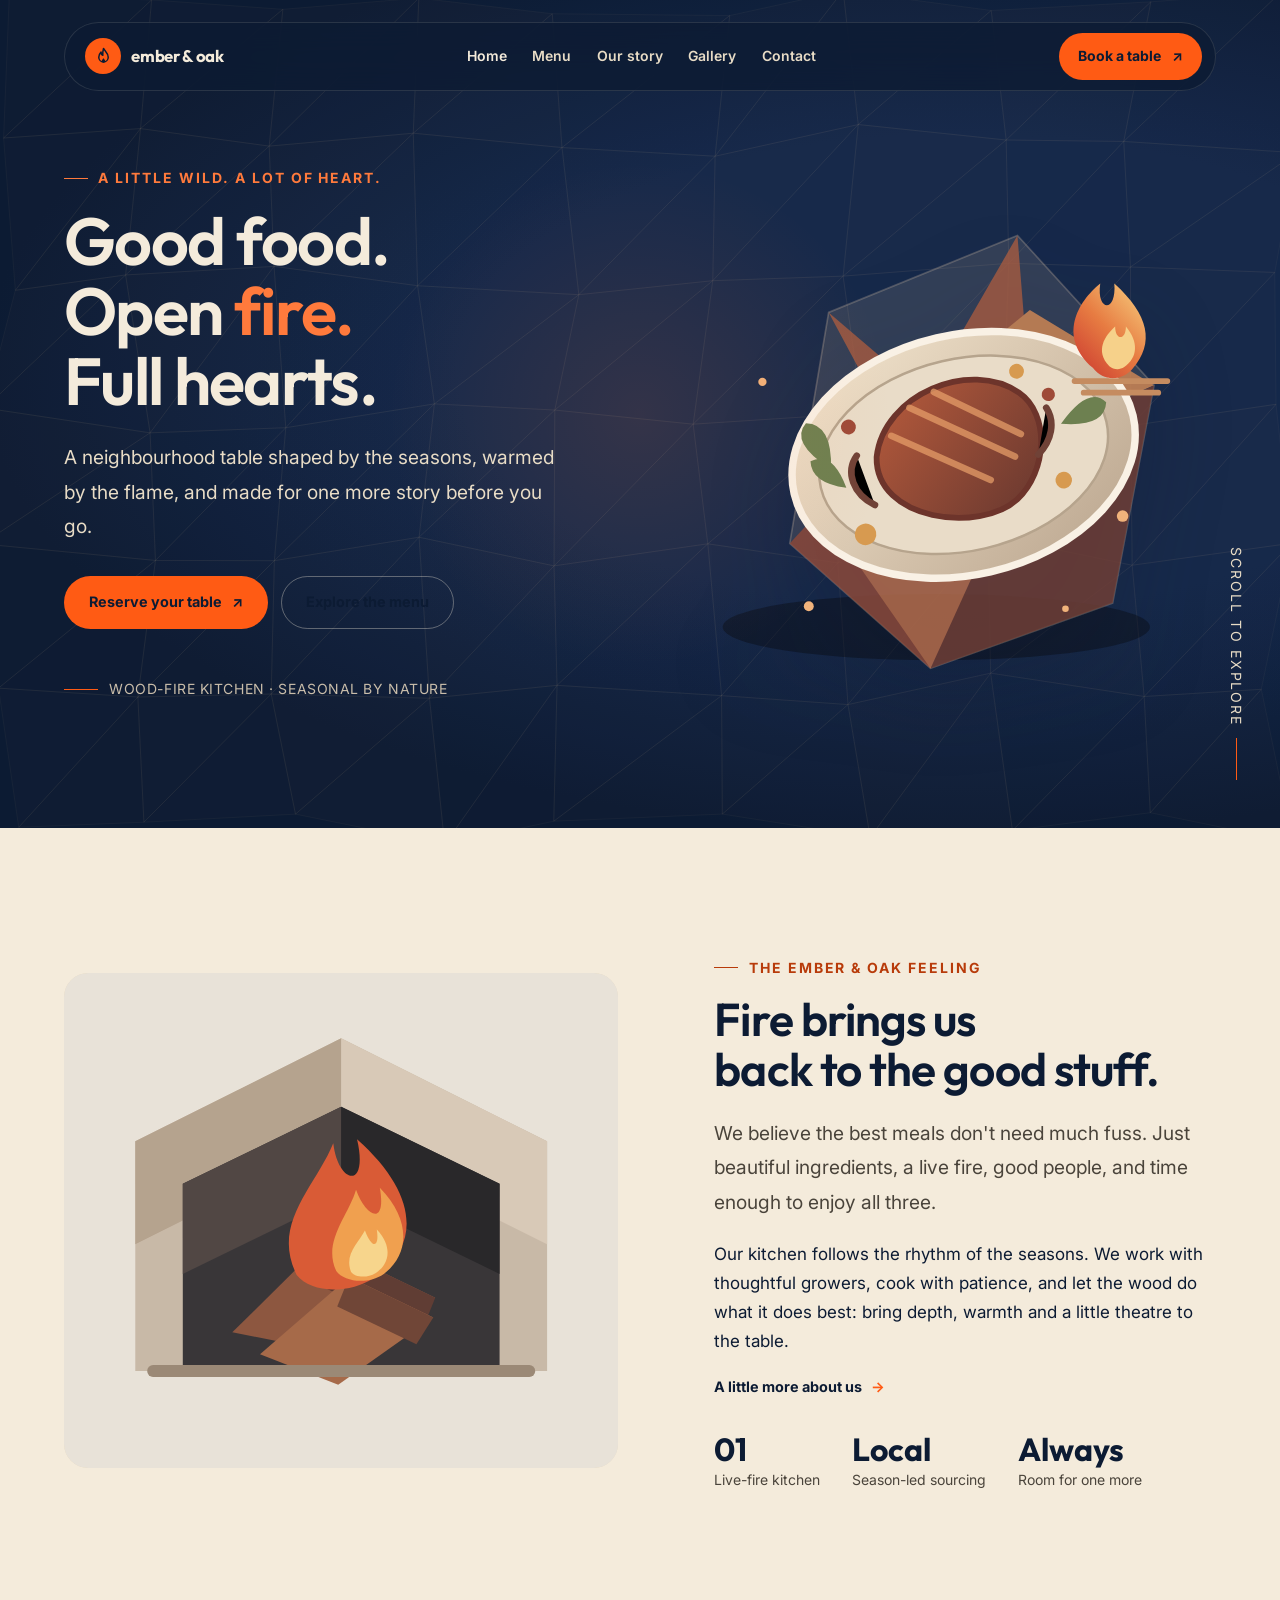
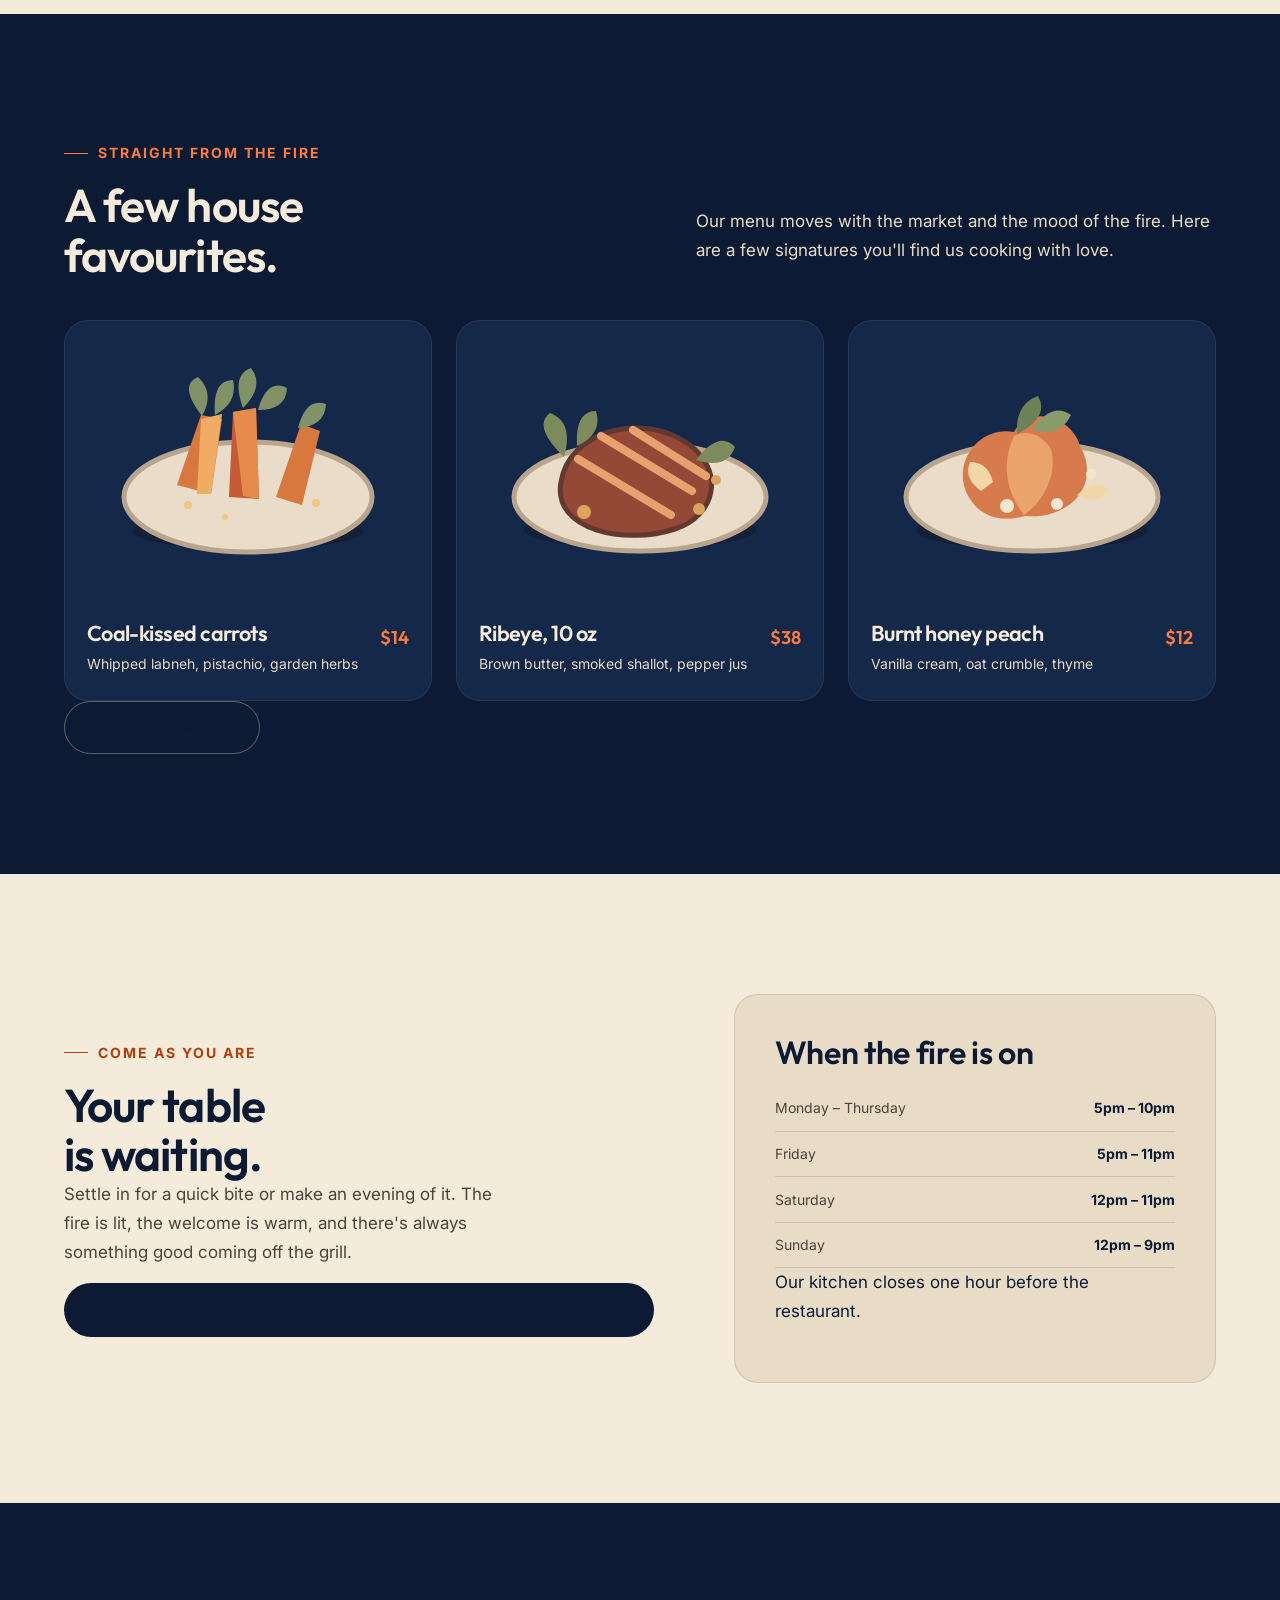
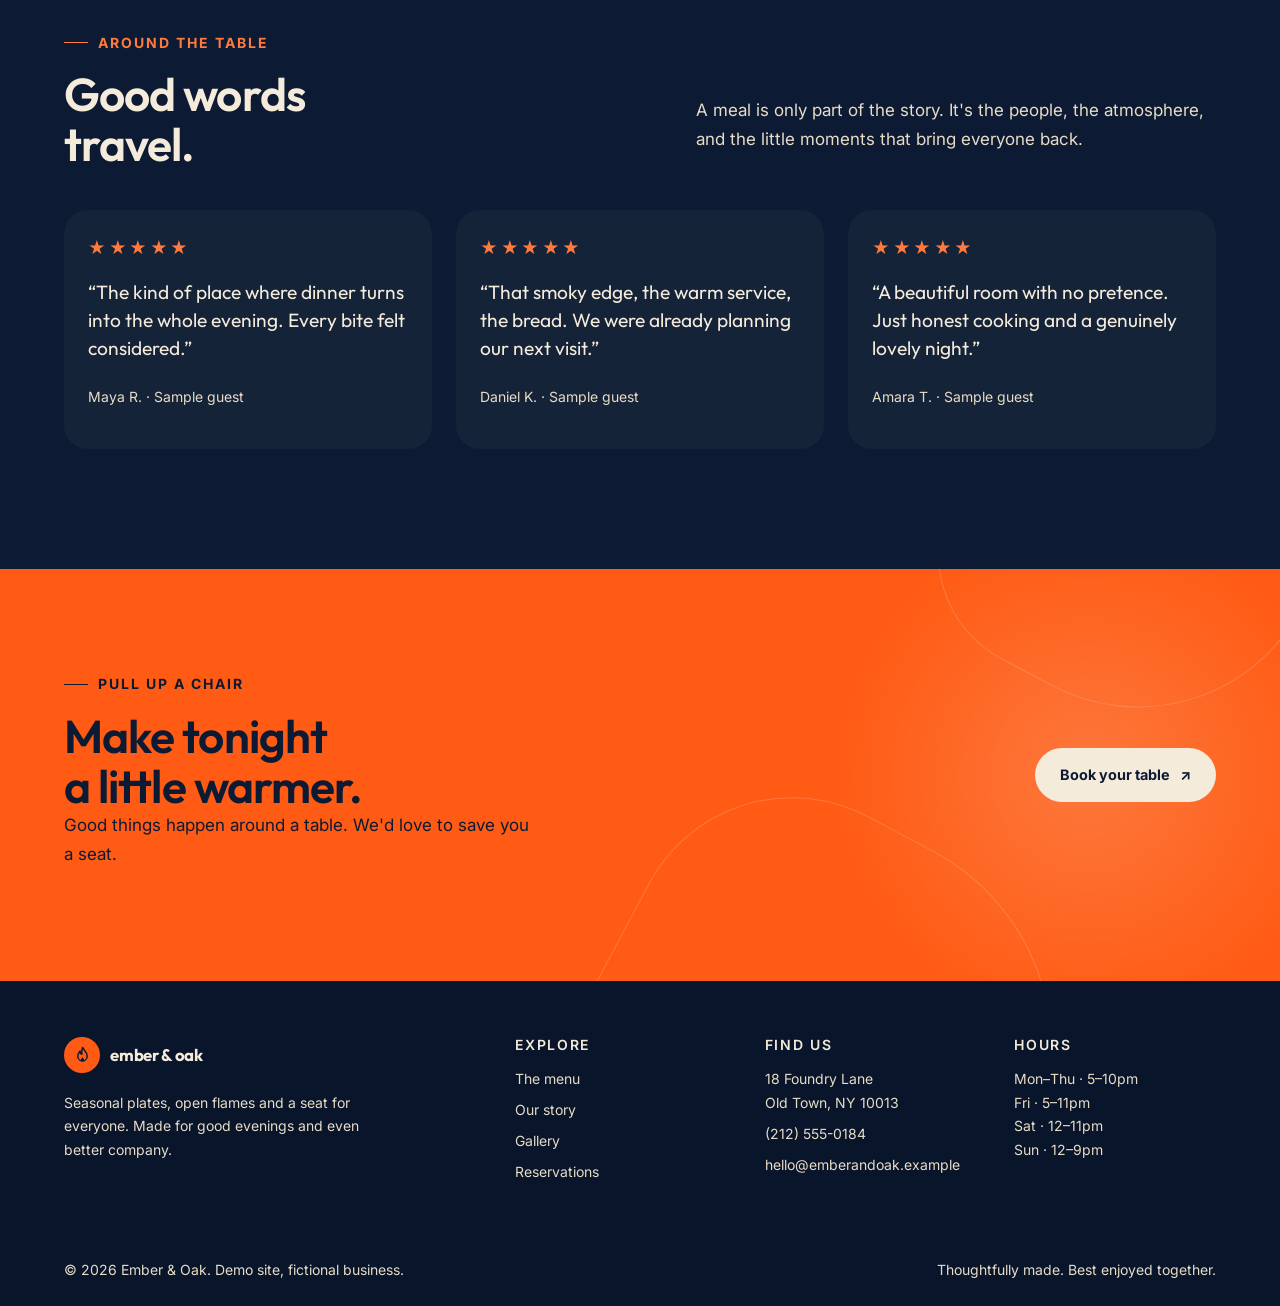
==== commit d143dafc: "Give every testimonial star rating an accessible image role" ====
--- a/index.html
+++ b/index.html
@@ -219,8 +219,8 @@
         </div>
         <div class="quote-grid">
           <article class="quote-card reveal"><div class="quote-stars" role="img" aria-label="5 out of 5 stars">★★★★★</div><blockquote>“The kind of place where dinner turns into the whole evening. Every bite felt considered.”</blockquote><p class="quote-person">Maya R. · Sample guest</p></article>
-          <article class="quote-card reveal reveal-delay-1"><div class="quote-stars" aria-label="5 out of 5 stars">★★★★★</div><blockquote>“That smoky edge, the warm service, the bread. We were already planning our next visit.”</blockquote><p class="quote-person">Daniel K. · Sample guest</p></article>
-          <article class="quote-card reveal reveal-delay-2"><div class="quote-stars" aria-label="5 out of 5 stars">★★★★★</div><blockquote>“A beautiful room with no pretence. Just honest cooking and a genuinely lovely night.”</blockquote><p class="quote-person">Amara T. · Sample guest</p></article>
+          <article class="quote-card reveal reveal-delay-1"><div class="quote-stars" role="img" aria-label="5 out of 5 stars">★★★★★</div><blockquote>“That smoky edge, the warm service, the bread. We were already planning our next visit.”</blockquote><p class="quote-person">Daniel K. · Sample guest</p></article>
+          <article class="quote-card reveal reveal-delay-2"><div class="quote-stars" role="img" aria-label="5 out of 5 stars">★★★★★</div><blockquote>“A beautiful room with no pretence. Just honest cooking and a genuinely lovely night.”</blockquote><p class="quote-person">Amara T. · Sample guest</p></article>
         </div>
       </div>
     </section>
--- a/css/styles.css
+++ b/css/styles.css
@@ -2,7 +2,7 @@
    Portfolio sample 01. Mobile-first, accessible, and dependency-free. */
 :root {
   color-scheme: dark;
-  --ink: #0C1B33; --ink-rgb: 12,27,51; --ink-soft: #14284A; --oat: #F4EBDB; --oat-rgb: 244,235,219; --oat-deep: #E8DCC6;
+  --ink: #0C1B33; --ink-rgb: 12,27,51; --ink-deep: #08152A; --ink-soft-rgb: 20,40,74; --ink-soft: #14284A; --oat: #F4EBDB; --oat-rgb: 244,235,219; --oat-deep: #E8DCC6;
   --ember: #FF5B14; --ember-rgb: 255,91,20; --ember-hot: #FF7A3C; --ember-hot-rgb: 255,122,60; --ember-deep: #B83B0A; --ember-deep-rgb: 184,59,10;
   --charcoal: var(--ink); --charcoal-soft: var(--ink-soft); --white: var(--oat); --paper: var(--oat);
   --accent: var(--ember); --accent-dark: var(--ember-deep); --accent-warm: var(--ember-hot);
@@ -116,9 +116,9 @@
 
 /* Visit strip */
 .visit-grid { display: grid; gap: 2rem; }
-.visit-card { padding: 1.6rem; border: 1px solid rgba(31,33,36,.12); border-radius: var(--radius-card); background: var(--oat-deep); }
+.visit-card { padding: 1.6rem; border: 1px solid rgba(var(--ink-rgb),.12); border-radius: var(--radius-card); background: var(--oat-deep); }
 .visit-card h3 { margin-bottom: 1rem; }
-.hours-row { display: flex; justify-content: space-between; gap: 1rem; padding: .65rem 0; border-bottom: 1px solid rgba(31,33,36,.12); color: #4A443B; font-size: .875rem; }
+.hours-row { display: flex; justify-content: space-between; gap: 1rem; padding: .65rem 0; border-bottom: 1px solid rgba(var(--ink-rgb),.12); color: #4A443B; font-size: .875rem; }
 .hours-row:last-child { border: 0; }
 .hours-row strong { color: var(--charcoal); }
 .visit-aside { display: flex; flex-direction: column; justify-content: center; }
@@ -132,15 +132,16 @@
 .quote-person { color: var(--oat-deep); font-size: .875rem; }
 
 /* CTA and footer */
-.reservation-cta { position: relative; overflow: hidden; padding-block: 5rem; background: var(--accent); isolation: isolate; }
+.reservation-cta { position: relative; overflow: hidden; padding-block: 5rem; background: var(--ember); color: var(--ink); isolation: isolate; }
 .reservation-cta::before, .reservation-cta::after { position: absolute; z-index: -1; width: 360px; height: 360px; border: 1px solid rgba(var(--oat-rgb),.2); border-radius: 42% 58% 61% 39%; content: ''; transform: rotate(28deg); }
 .reservation-cta::before { top: -220px; right: -40px; }
 .reservation-cta::after { right: 18%; bottom: -300px; width: 460px; height: 460px; }
 .cta-inner { display: flex; flex-direction: column; align-items: flex-start; gap: 1.5rem; }
-.cta-inner h2 { max-width: 700px; }
+.cta-inner h2 { max-width: 700px; color:var(--ink); }
+.reservation-cta .eyebrow { color:var(--ink); }
 .cta-inner p { max-width: 470px; color: var(--ink); }
 .cta-inner .btn { background: var(--white); color: var(--charcoal); }
-.site-footer { padding: 3.5rem 0 1.5rem; background: #08152A; }
+.site-footer { padding: 3.5rem 0 1.5rem; background: var(--ink-deep); }
 .footer-grid { display: grid; gap: 2rem; padding-bottom: 3rem; }
 .footer-brand p { max-width: 300px; margin-top: 1rem; color: var(--oat-deep); font-size: .875rem; }
 .footer-col h3 { margin-bottom: .9rem; font-family: var(--font-body); font-size: .875rem; letter-spacing: .12em; text-transform: uppercase; }
@@ -331,7 +332,7 @@
 }
 @media (min-width:900px) {
  .about-hero { min-height:740px; }.about-hero-art { right:3%; width:600px; }
- .about-hero::before { background:linear-gradient(90deg,rgba(var(--ink-rgb),.98),rgba(var(--ink-rgb),.8) 43%,rgba(31,33,36,.06)); }
+ .about-hero::before { background:linear-gradient(90deg,rgba(var(--ink-rgb),.98),rgba(var(--ink-rgb),.8) 43%,rgba(var(--ink-rgb),.06)); }
  .team-grid { grid-template-columns:repeat(4,minmax(0,1fr)); }
 }
 @media (max-width:520px) {
@@ -347,6 +348,7 @@
 /* Desktop composition */
 @media (min-width: 900px) and (max-width: 1023px) {
   .container { width:min(calc(100% - 3.5rem), var(--content)); }
+  .gallery-hero-grid { grid-template-columns:1fr 1fr; }
   .hero { min-height:760px; }
   .hero-grid { grid-template-columns:1fr 1fr; gap:1.5rem; }
   .hero-art { position:relative; inset:auto; grid-column:2; grid-row:1; width:100%; opacity:1; }
@@ -369,7 +371,7 @@
   h3 { letter-spacing:-.01em; }
   .eyebrow { font-size:.875rem; letter-spacing:.14em; }
   .hero { min-height:min(860px,92svh); padding:9rem 0 6rem; }
-  .hero::before { background:radial-gradient(ellipse at 78% 50%,rgba(20,40,74,.55),transparent 55%); }
+  .hero::before { background:radial-gradient(ellipse at 78% 50%,rgba(var(--ink-soft-rgb),.55),transparent 55%); }
   .hero-grid { grid-template-columns:minmax(0,.92fr) minmax(0,1.08fr); gap:3rem; }
   .hero-copy { grid-column:1; grid-row:1; max-width:590px; }
   .hero h1 { font-size:clamp(3.5rem,5.2vw,5.6rem); }
@@ -430,7 +432,57 @@
 @media (hover:hover) and (pointer:fine) {
   .hero { --pointer-x:50%; --pointer-y:50%; }
   .hero::after { content:""; position:absolute; inset:0; pointer-events:none; background:radial-gradient(360px circle at var(--pointer-x) var(--pointer-y),rgba(var(--ember-hot-rgb),.12),transparent 70%); }
+  .reservation-cta { background:radial-gradient(360px circle at var(--pointer-x,85%) var(--pointer-y,50%),rgba(var(--oat-rgb),.2),transparent 70%),var(--ember); }
   .dish-card,.value-card,.team-card { transition:transform .45s var(--ease),box-shadow .45s var(--ease),border-color .45s var(--ease); }
   .dish-card:hover,.value-card:hover,.team-card:hover { transform:translateY(-7px); box-shadow:0 22px 48px rgba(var(--ink-rgb),.2); }
   .dish-card:hover .dish-art svg { transform:scale(1.06) rotate(-2deg); }
 }
+
+/* Gallery page */
+.gallery-hero { position:relative; overflow:hidden; padding:10rem 0 5rem; background:radial-gradient(ellipse at 80% 48%,var(--ink-soft),var(--ink) 68%); isolation:isolate; }
+.gallery-hero-grid { display:grid; align-items:center; gap:2rem; }
+.gallery-hero-copy { position:relative; z-index:2; max-width:650px; }
+.gallery-hero h1 { font-size:clamp(3.2rem,10vw,6rem); }
+.gallery-hero h1 em { color:var(--ember-hot); font-style:normal; }
+.gallery-hero .lead { margin-top:1.4rem; }
+.gallery-hero-art { width:min(100%,560px); justify-self:center; }
+.gallery-hero-art svg { width:100%; filter:drop-shadow(0 28px 34px rgba(var(--ink-rgb),.3)); }
+.gallery-section { background:var(--oat); color:var(--ink); }
+.gallery-section .section-heading > p { color:var(--paper-muted); }
+.gallery-filters { display:flex; flex-wrap:wrap; gap:.6rem; margin:0 0 2rem; }
+.gallery-filter { min-height:44px; padding:.65rem 1.15rem; border:1px solid rgba(var(--ink-rgb),.2); border-radius:999px; background:transparent; color:var(--ink); font:600 .875rem var(--font-body); cursor:pointer; transition:background .25s var(--ease),color .25s var(--ease),border-color .25s var(--ease); }
+.gallery-filter:hover,.gallery-filter.is-active { border-color:var(--ink); background:var(--ink); color:var(--oat); }
+.gallery-filter:focus-visible { outline-color:var(--ember-deep); }
+.gallery-grid { display:grid; grid-template-columns:1fr; gap:1.25rem; }
+.gallery-card { overflow:hidden; border:1px solid rgba(var(--ink-rgb),.1); border-radius:24px; background:var(--oat-deep); }
+.gallery-card[hidden] { display:none; }
+.gallery-art { display:grid; min-height:245px; place-items:center; overflow:hidden; background:var(--ink-soft); }
+.gallery-art svg { width:100%; height:100%; max-height:340px; transition:transform .55s var(--ease); }
+.gallery-art--plate,.gallery-art--veg { background:radial-gradient(circle at 50% 55%,var(--ink-soft),var(--ink-soft) 72%); }
+.gallery-art--fire,.gallery-art--embers { background:radial-gradient(circle at 50% 55%,var(--ink),var(--ink) 74%); }
+.gallery-art--table,.gallery-art--room { background:radial-gradient(circle at 50% 55%,var(--ink-soft),var(--ink-soft) 78%); }
+.gallery-card-copy { padding:1.35rem 1.5rem 1.6rem; }
+.gallery-card-copy .eyebrow { margin-bottom:.6rem; color:var(--ember-deep); }
+.gallery-card-copy h3 { margin-bottom:.5rem; font-size:1.45rem; }
+.gallery-card-copy > p:last-child { margin:0; color:var(--paper-muted); font-size:.9rem; }
+.gallery-empty { margin:1rem 0 0; color:var(--paper-muted); font-size:.9rem; }
+@media (min-width:640px) {
+  .gallery-hero-grid { grid-template-columns:1fr 1fr; gap:2rem; }
+  .gallery-grid { grid-template-columns:repeat(2,minmax(0,1fr)); }
+  .gallery-card--wide { grid-column:span 2; display:grid; grid-template-columns:1.15fr .85fr; align-items:stretch; }
+  .gallery-card--wide .gallery-art { min-height:300px; }
+  .gallery-card--wide .gallery-card-copy { align-self:center; padding:2rem; }
+}
+@media (min-width:1024px) {
+  .gallery-hero { min-height:720px; padding:10rem 0 6rem; }
+  .gallery-hero-grid { grid-template-columns:1.05fr .95fr; gap:4rem; }
+  .gallery-hero-art { width:100%; max-width:620px; }
+  .gallery-grid { grid-template-columns:repeat(3,minmax(0,1fr)); gap:1.5rem; }
+  .gallery-card--wide { grid-column:span 2; }
+  .gallery-art { min-height:290px; }
+}
+@media (hover:hover) and (pointer:fine) {
+  .gallery-card { transition:transform .45s var(--ease),box-shadow .45s var(--ease); }
+  .gallery-card:hover { transform:translateY(-6px); box-shadow:0 22px 42px rgba(var(--ink-rgb),.16); }
+  .gallery-card:hover .gallery-art svg { transform:scale(1.045); }
+}
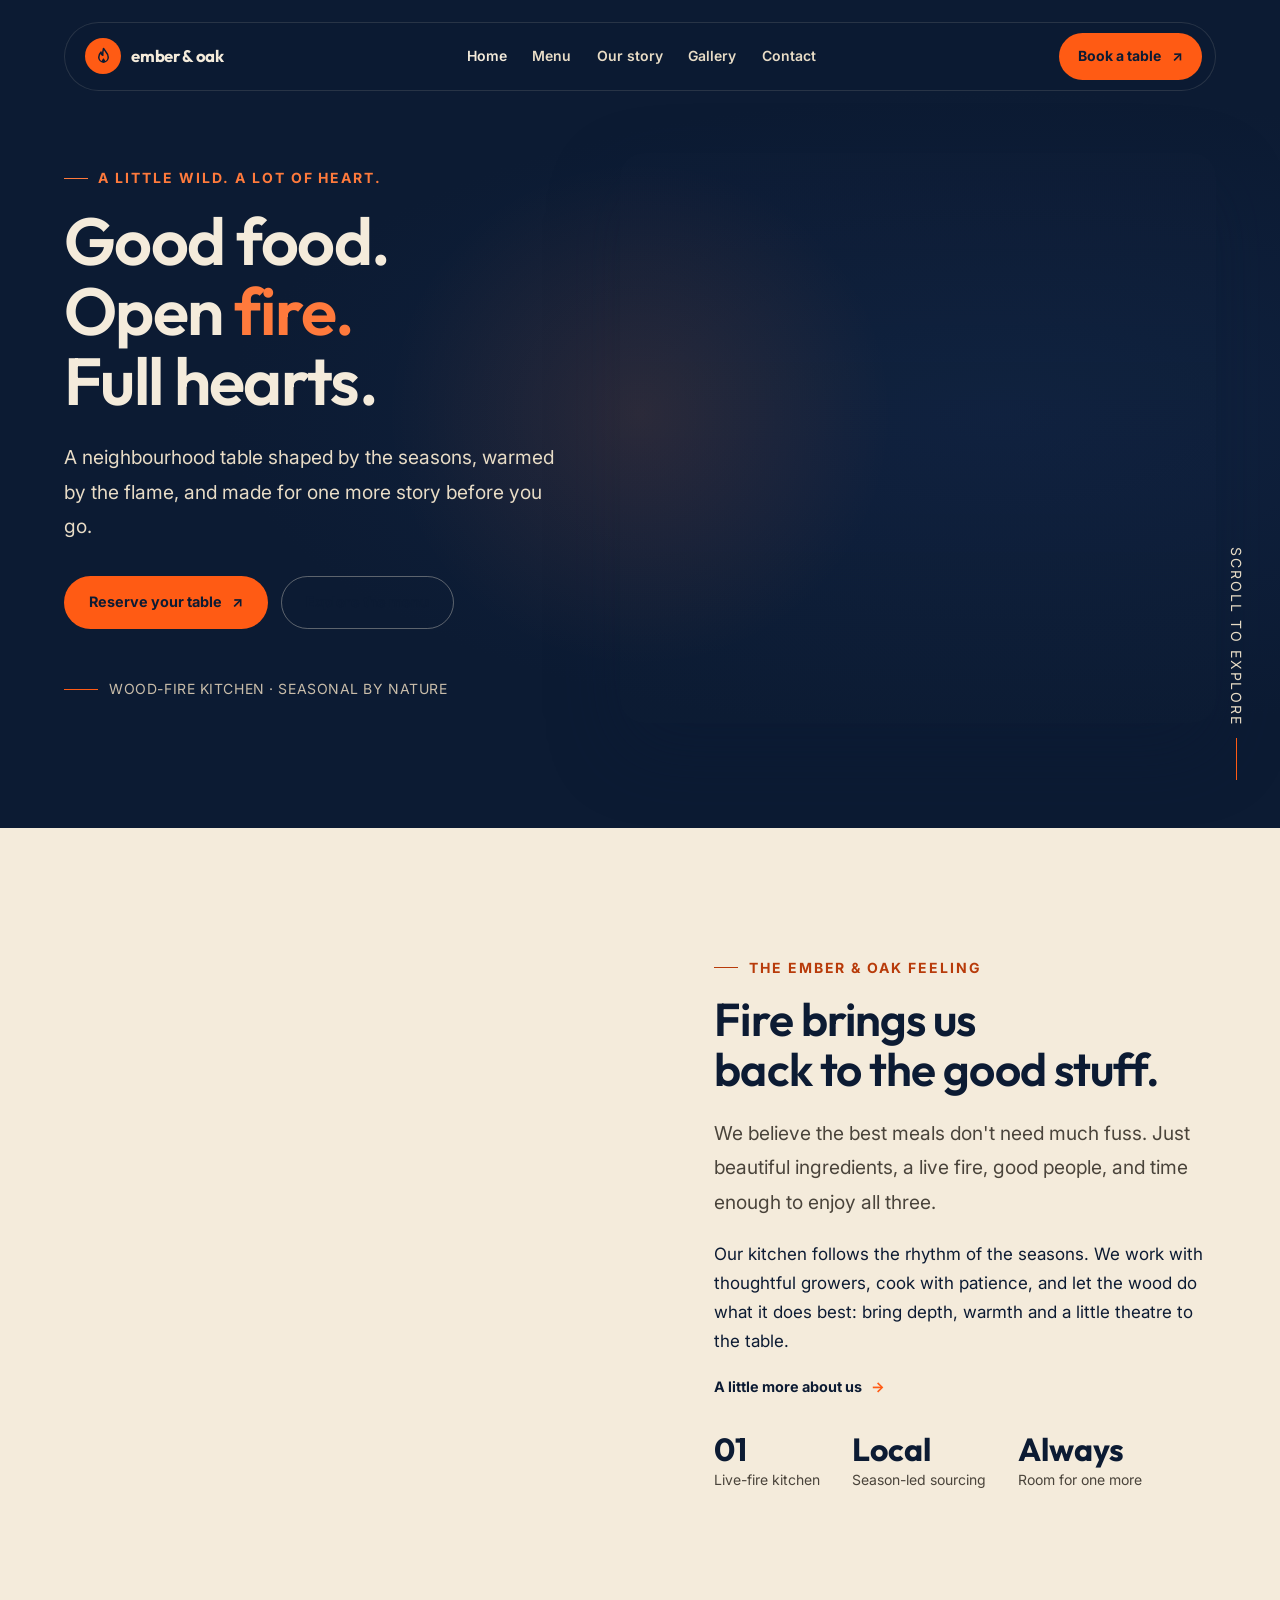
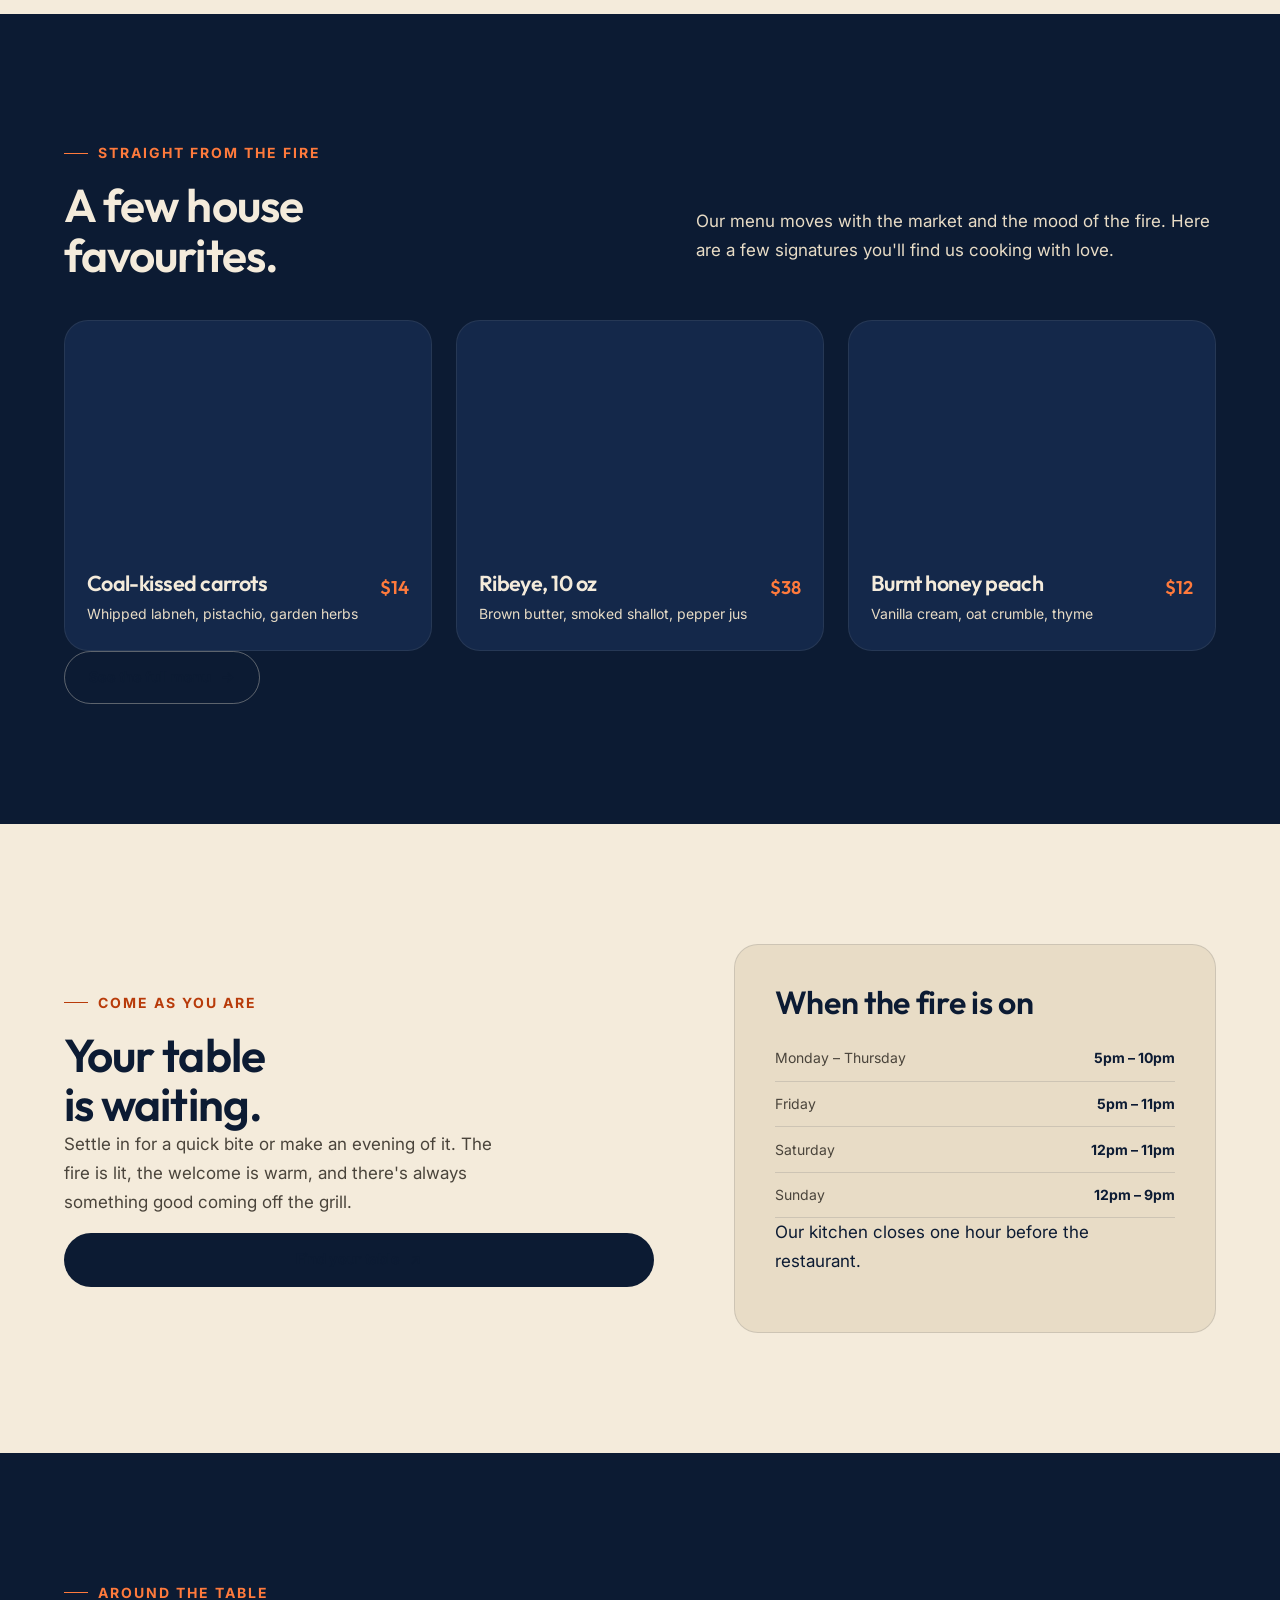
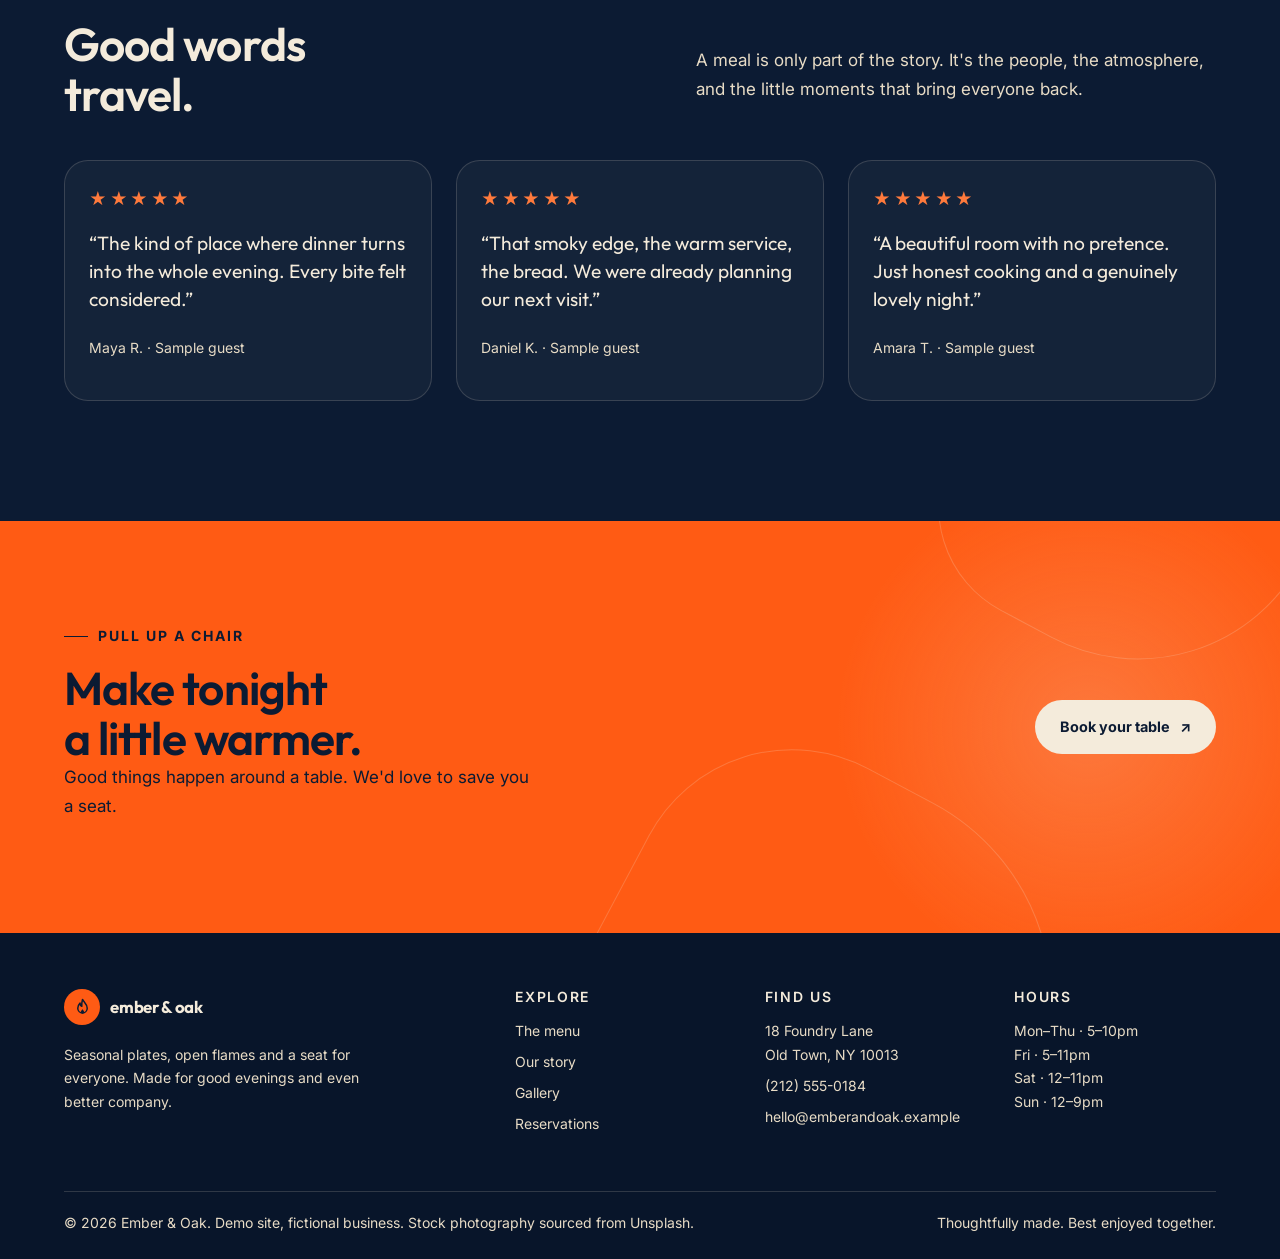
==== commit cafcaa60: "Add stock photo credit and accessible photo descriptions" ====
--- a/index.html
+++ b/index.html
@@ -108,7 +108,7 @@
 
     <section class="section section--paper" aria-labelledby="story-title">
       <div class="container story-grid">
-        <div class="story-art reveal">
+        <div class="story-art reveal" role="img" aria-label="Warmly lit restaurant dining room with dark wood tables">
           <svg viewBox="0 0 560 500" role="img" aria-labelledby="story-art-title story-art-desc">
             <title id="story-art-title">A low-poly wood-fired hearth</title>
             <desc id="story-art-desc">Polygonal illustration of glowing logs and a warm flame inside a stone hearth.</desc>
@@ -152,7 +152,7 @@
         </div>
         <div class="dish-grid">
           <article class="dish-card reveal">
-            <div class="dish-art">
+            <div class="dish-art" role="img" aria-label="Photograph of a seasonal restaurant dish">
               <svg viewBox="0 0 340 230" role="img" aria-label="Low-poly illustration of charred carrots with green herbs">
                 <ellipse cx="170" cy="185" rx="115" ry="19" fill="#151618" opacity=".4"/><ellipse cx="170" cy="151" rx="124" ry="55" fill="#E9DCC8" stroke="#B9A58D" stroke-width="5"/>
                 <path d="m99 139 24-70 21 4-11 75Z" fill="#D8783F"/><path d="m123 73 21-5-11 80-14 0Z" fill="#EFAC62"/><path d="m151 151 4-85 23-4 3 91Z" fill="#C45B35"/><path d="m155 66 23-4 3 91-16-3Z" fill="#E78B4D"/><path d="m198 151 25-73 19 7-18 74Z" fill="#D8783F"/>
@@ -244,7 +244,7 @@
         <div class="footer-col"><h3>Find us</h3><p>18 Foundry Lane<br>Old Town, NY 10013</p><a href="tel:+12125550184">(212) 555-0184</a><a href="mailto:hello@emberandoak.example">hello@emberandoak.example</a></div>
         <div class="footer-col"><h3>Hours</h3><p>Mon–Thu · 5–10pm<br>Fri · 5–11pm<br>Sat · 12–11pm<br>Sun · 12–9pm</p></div>
       </div>
-      <div class="footer-bottom"><span>© 2026 Ember & Oak. Demo site, fictional business.</span><span>Thoughtfully made. Best enjoyed together.</span></div>
+      <div class="footer-bottom"><span>© 2026 Ember & Oak. Demo site, fictional business. Stock photography sourced from Unsplash.</span><span>Thoughtfully made. Best enjoyed together.</span></div>
     </div>
   </footer>
 </body>
--- a/css/styles.css
+++ b/css/styles.css
@@ -6,8 +6,8 @@
   --ember: #FF5B14; --ember-rgb: 255,91,20; --ember-hot: #FF7A3C; --ember-hot-rgb: 255,122,60; --ember-deep: #B83B0A; --ember-deep-rgb: 184,59,10;
   --charcoal: var(--ink); --charcoal-soft: var(--ink-soft); --white: var(--oat); --paper: var(--oat);
   --accent: var(--ember); --accent-dark: var(--ember-deep); --accent-warm: var(--ember-hot);
-  --paper-muted: #4A443B; --muted: #C9BDAA; --line: var(--line);
-  --line-light: var(--line-light); --line-dark: var(--line-dark);
+  --paper-muted: #4A443B; --muted: #C9BDAA; --line: rgba(var(--oat-rgb),.16);
+  --line-light: rgba(var(--oat-rgb),.12); --line-dark: rgba(var(--ink-rgb),.14);
   --font-heading: 'Outfit', 'Arial Rounded MT Bold', sans-serif; --font-body: 'Inter', Arial, sans-serif;
   --space-1: .5rem; --space-2: 1rem; --space-3: 1.5rem; --space-4: 2rem;
   --space-5: 3rem; --space-6: 4rem; --space-7: 6rem; --radius-card: 24px;
@@ -42,10 +42,10 @@
 h3 { font-size: clamp(1.45rem, 3vw, 2rem); }
 p { margin: 0 0 1rem; }
 .lead { max-width: 620px; color: var(--oat-deep); font-size: clamp(1.05rem, 2vw, 1.2rem); line-height: 1.8; }
-.section--paper .lead { color: #4A443B; }
+.section--paper .lead { color: var(--paper-muted); }
 .section-heading { display: flex; flex-direction: column; gap: 1rem; margin-bottom: 2.5rem; }
 .section-heading > p { max-width: 520px; color: var(--oat-deep); }
-.section--paper .section-heading > p { color: #4A443B; }
+.section--paper .section-heading > p { color: var(--paper-muted); }
 .btn { display: inline-flex; min-height: 52px; align-items: center; justify-content: center; gap: .65rem; padding: .85rem 1.5rem; border: 1px solid transparent; border-radius: 999px; background: var(--ember); color: var(--ink); font-size: .9rem; font-weight: 700; transition: transform .3s var(--ease), background .3s var(--ease), box-shadow .3s var(--ease); cursor: pointer; }
 .btn:hover { transform: translateY(-3px); background: var(--ember-hot); box-shadow: 0 12px 28px rgba(var(--ember-rgb),.22); }
 .btn:active { transform: translateY(0) scale(.98); }
@@ -118,11 +118,11 @@
 .visit-grid { display: grid; gap: 2rem; }
 .visit-card { padding: 1.6rem; border: 1px solid rgba(var(--ink-rgb),.12); border-radius: var(--radius-card); background: var(--oat-deep); }
 .visit-card h3 { margin-bottom: 1rem; }
-.hours-row { display: flex; justify-content: space-between; gap: 1rem; padding: .65rem 0; border-bottom: 1px solid rgba(var(--ink-rgb),.12); color: #4A443B; font-size: .875rem; }
+.hours-row { display: flex; justify-content: space-between; gap: 1rem; padding: .65rem 0; border-bottom: 1px solid rgba(var(--ink-rgb),.12); color: var(--paper-muted); font-size: .875rem; }
 .hours-row:last-child { border: 0; }
 .hours-row strong { color: var(--charcoal); }
 .visit-aside { display: flex; flex-direction: column; justify-content: center; }
-.visit-aside p { max-width: 430px; color: #4A443B; }
+.visit-aside p { max-width: 430px; color: var(--paper-muted); }
 
 /* Testimonials */
 .quote-grid { display: grid; gap: 1rem; }
@@ -227,9 +227,9 @@
 .fire-art svg { width: 100%; }
 .fire-menu-list .menu-item:first-child { border-top: 1px solid rgba(var(--oat-rgb),.13); }
 .menu-section--paper { padding-block: 4.5rem; background: var(--paper); color: var(--charcoal); scroll-margin-top: 5rem; }
-.menu-section--paper .menu-section-heading > p { color: #4A443B; }
+.menu-section--paper .menu-section-heading > p { color: var(--paper-muted); }
 .menu-section--paper .menu-item, .menu-section--paper .menu-item:first-child { border-color: rgba(var(--ink-rgb),.15); }
-.menu-section--paper .menu-item p { color: #4A443B; }
+.menu-section--paper .menu-item p { color: var(--paper-muted); }
 .menu-section--paper .menu-price { color: var(--accent-dark); }
 .menu-section--paper .diet-tags span { border-color: rgba(var(--ember-deep-rgb),.35); color: var(--accent-dark); }
 .menu-subheading { margin: 0 0 1rem; font-size: 1.55rem; }
@@ -276,12 +276,12 @@
 .about-art-note { position:absolute; right:16%; bottom:13%; color:var(--oat-deep); font-size: .875rem; font-weight:700; letter-spacing:.2em; }
 .about-intro-grid { display:grid; gap:2rem; align-items:start; }
 .about-intro-label { display:flex; flex-direction:column; gap:1.5rem; }
-.about-big-mark { color:var(--charcoal); font-family:var(--font-heading); font-size:clamp(4rem,10vw,7rem); font-weight:800; letter-spacing:-.1em; line-height:.9; }
+.about-big-mark { color:var(--charcoal); font-family:var(--font-heading); font-size:clamp(4rem,10vw,7rem); font-weight:800; letter-spacing:-.025em; line-height:.9; }
 .about-big-mark span { color:var(--accent); }
 .about-intro-copy { max-width:720px; }
 .about-intro-copy h2 { max-width:690px; font-size:clamp(2.5rem,6vw,4.5rem); }
 .about-intro-copy .lead { margin:1.5rem 0 1rem; color:var(--paper-muted); }
-.about-intro-copy > p:last-child { color:#4A443B; }
+.about-intro-copy > p:last-child { color:var(--paper-muted); }
 .about-values { background:var(--charcoal); }
 .values-grid { display:grid; gap:1rem; }
 .value-card { position:relative; min-height:280px; padding:1.7rem; overflow:hidden; border:1px solid rgba(var(--oat-rgb),.1); border-radius:var(--radius-card); background:var(--charcoal-soft); }
@@ -296,7 +296,7 @@
 .timeline-item::before { position:absolute; top:5px; left:2px; width:13px; height:13px; border:3px solid var(--paper); border-radius:50%; background:var(--accent); box-shadow:0 0 0 1px rgba(var(--ink-rgb),.2); content:''; }
 .timeline-year { color:var(--accent-dark); font-size: .875rem; font-weight:800; letter-spacing:.14em; text-transform:uppercase; }
 .timeline-item h3 { margin-bottom:.4rem; font-size:1.45rem; }
-.timeline-item p { max-width:590px; color:#4A443B; font-size:.88rem; }
+.timeline-item p { max-width:590px; color:var(--paper-muted); font-size:.88rem; }
 .timeline-note,.team-disclaimer,.sourcing-disclaimer { margin-top:1rem; color:var(--paper-muted); font-size: .875rem; }
 .about-sourcing { background:var(--ink-soft); }
 .sourcing-grid { display:grid; gap:2rem; align-items:center; }
@@ -320,7 +320,7 @@
 .team-card-copy { padding:1.35rem; }
 .team-card-copy .eyebrow { margin-bottom:.45rem; color:var(--accent-dark); }
 .team-card-copy h3 { margin-bottom:.45rem; font-size:1.55rem; }
-.team-card-copy > p:last-child { color:#4A443B; font-size: .875rem; }
+.team-card-copy > p:last-child { color:var(--paper-muted); font-size: .875rem; }
 .team-disclaimer { color:var(--paper-muted); }
 @media (min-width:640px) {
  .about-hero { min-height:690px; }.about-hero-art { right:-2%; bottom:0; width:min(62vw,650px); }
@@ -486,3 +486,241 @@
   .gallery-card:hover { transform:translateY(-6px); box-shadow:0 22px 42px rgba(var(--ink-rgb),.16); }
   .gallery-card:hover .gallery-art svg { transform:scale(1.045); }
 }
+
+/* Reservations page */
+.reservations-hero { position:relative; overflow:hidden; padding:8.5rem 0 5rem; background:radial-gradient(ellipse at 12% 18%,var(--ink-soft),var(--ink) 62%); color:var(--oat); isolation:isolate; }
+.reservations-layout { display:grid; gap:2.5rem; align-items:start; }
+.reservations-intro { max-width:620px; }
+.reservations-intro h1 { margin:.7rem 0 1.25rem; font-size:clamp(3.3rem,11vw,5.8rem); line-height:1.02; }
+.reservations-intro h1 em { color:var(--ember-hot); font-style:normal; }
+.reservations-intro .lead { max-width:520px; color:rgba(var(--oat-rgb),.82); }
+.reservations-aside { display:grid; grid-template-columns:110px 1fr; gap:1.1rem; align-items:center; margin-top:2.2rem; padding-top:1.5rem; border-top:1px solid rgba(var(--oat-rgb),.2); }
+.reservation-mark { width:100%; }
+.reservation-mark svg { display:block; width:100%; }
+.reservations-aside .eyebrow { margin-bottom:.45rem; color:var(--ember-hot); }
+.reservations-aside p { margin:0 0 .55rem; color:rgba(var(--oat-rgb),.75); font-size:.9rem; }
+.reservations-aside a { color:var(--ember-hot); font-size:.9rem; font-weight:700; text-decoration:none; }
+.reservations-aside a:hover { color:var(--oat); }
+.reservation-panel { padding:1.35rem; border:1px solid rgba(var(--oat-rgb),.55); border-radius:24px; background:var(--oat); color:var(--ink); box-shadow:0 28px 70px rgba(var(--ink-rgb),.25); }
+.reservation-panel-heading { display:flex; align-items:center; justify-content:space-between; gap:1rem; margin-bottom:1.35rem; }
+.reservation-panel-heading .eyebrow { margin-bottom:.35rem; color:var(--ember-deep); }
+.reservation-panel-heading h2 { margin:0; font-size:clamp(1.8rem,6vw,2.35rem); letter-spacing:-.02em; }
+.reservation-step { color:var(--ember-deep); font-family:var(--font-heading); font-size:1.2rem; font-weight:700; }
+.reservation-step span { color:var(--paper-muted); font-size:.85rem; }
+.reservation-fields { display:grid; gap:1rem; }
+.form-field { display:grid; gap:.45rem; min-width:0; }
+.form-field label { color:var(--ink); font-size:.875rem; font-weight:700; }
+.form-field label > span[aria-hidden="true"] { color:var(--ember-deep); }
+.form-field .optional { color:var(--paper-muted); font-size:.8rem; font-weight:500; }
+.form-field input,.form-field select,.form-field textarea { width:100%; min-width:0; min-height:50px; padding:.8rem .95rem; border:1px solid rgba(var(--ink-rgb),.22); border-radius:16px; outline:none; background:rgba(var(--oat-rgb),.42); color:var(--ink); font:400 .95rem var(--font-body); transition:border-color .2s ease,box-shadow .2s ease,background .2s ease; }
+.form-field textarea { min-height:100px; resize:vertical; }
+.form-field input::placeholder,.form-field textarea::placeholder { color:rgba(var(--ink-rgb),.48); }
+.form-field input:focus,.form-field select:focus,.form-field textarea:focus { border-color:var(--ember-deep); background:var(--oat); box-shadow:0 0 0 3px rgba(var(--ember-rgb),.16); }
+.form-field input:focus-visible,.form-field select:focus-visible,.form-field textarea:focus-visible { outline:2px solid var(--ember-deep); outline-offset:2px; }
+.reservation-privacy { margin:1rem 0; color:var(--paper-muted); font-size:.8rem; line-height:1.6; }
+.reservation-submit { width:100%; min-height:56px; }
+.reservation-demo-note { margin:.8rem 0 0; color:var(--paper-muted); font-size:.8rem; text-align:center; }
+.reservation-success { display:grid; grid-template-columns:44px 1fr; gap:1rem; align-items:start; padding:1.3rem; border:1px solid rgba(var(--ink-rgb),.14); border-radius:18px; background:var(--oat-deep); }
+.reservation-success[hidden] { display:none; }
+.success-mark { display:grid; width:42px; height:42px; place-items:center; border-radius:50%; background:var(--ember); color:var(--ink); font-size:1.35rem; font-weight:800; }
+.reservation-success h3 { margin:0 0 .4rem; font-size:1.35rem; }
+.reservation-success p { margin:0; color:var(--paper-muted); font-size:.9rem; }
+.reservation-reset { grid-column:2; justify-self:start; padding:.2rem 0; border:0; background:transparent; color:var(--ember-deep); font:700 .9rem var(--font-body); text-decoration:underline; text-underline-offset:3px; cursor:pointer; }
+.reservation-noscript { margin:1rem 0 0; padding:1rem; border-radius:14px; background:var(--oat-deep); color:var(--ink); font-size:.9rem; }
+.reservation-noscript a { color:var(--ember-deep); font-weight:700; }
+.reservation-details { padding:5rem 0; }
+.reservation-details-grid { display:grid; gap:2rem; }
+.reservation-details-copy { max-width:450px; }
+.reservation-details-copy h2 { margin:.6rem 0 1rem; }
+.reservation-details-copy > p:last-child { max-width:390px; color:var(--paper-muted); }
+.reservation-detail-list { display:grid; gap:1rem; }
+.reservation-detail { display:grid; grid-template-columns:42px 1fr; gap:1rem; padding:1.25rem 0; border-bottom:1px solid rgba(var(--ink-rgb),.14); }
+.detail-number { color:var(--ember-deep); font-family:var(--font-heading); font-size:1.15rem; font-weight:700; }
+.reservation-detail h3 { margin:0 0 .35rem; font-size:1.25rem; }
+.reservation-detail p { max-width:620px; margin:0; color:var(--paper-muted); font-size:.9rem; }
+@media (min-width:640px) {
+  .reservation-panel { padding:2rem; }
+  .reservation-fields { grid-template-columns:repeat(2,minmax(0,1fr)); gap:1.1rem; }
+  .form-field--full { grid-column:1 / -1; }
+  .reservation-details-grid { grid-template-columns:.8fr 1.2fr; gap:3rem; }
+}
+@media (min-width:900px) and (max-width:1023px) {
+  .reservations-layout { grid-template-columns:.85fr 1.15fr; gap:2rem; align-items:center; }
+  .reservations-aside { grid-template-columns:90px 1fr; }
+}
+@media (min-width:1024px) {
+  .reservations-hero { min-height:850px; padding:10rem 0 7rem; }
+  .reservations-layout { grid-template-columns:.78fr 1.22fr; gap:5rem; align-items:center; }
+  .reservations-intro { position:sticky; top:5rem; }
+  .reservations-intro h1 { font-size:clamp(4rem,5.5vw,5.8rem); }
+  .reservations-aside { grid-template-columns:130px 1fr; gap:1.5rem; margin-top:3rem; }
+  .reservation-panel { padding:2.5rem; border-radius:28px; }
+  .reservation-panel-heading { margin-bottom:2rem; }
+  .reservation-fields { column-gap:1.25rem; row-gap:1.2rem; }
+  .reservation-details { padding-block:7.5rem; }
+  .reservation-details-grid { grid-template-columns:.8fr 1.2fr; gap:6rem; }
+  .reservation-detail-list { gap:.5rem; }
+  .reservation-detail { grid-template-columns:54px 1fr; padding:1.6rem 0; }
+}
+@media (hover:hover) and (pointer:fine) {
+  .reservation-panel { transition:transform .45s var(--ease),box-shadow .45s var(--ease); }
+  .reservation-panel:hover { transform:translateY(-4px); box-shadow:0 34px 82px rgba(var(--ink-rgb),.3); }
+}
+@media (prefers-reduced-motion:reduce) {
+  .form-field input,.form-field select,.form-field textarea,.reservation-panel { transition:none; }
+}
+
+/* Contact page */
+.contact-hero { position:relative; overflow:hidden; isolation:isolate; padding:7rem 0 4.5rem; background:radial-gradient(ellipse at 78% 48%,var(--ink-soft),var(--ink) 64%); color:var(--oat); }
+.contact-hero-glow { position:absolute; z-index:-1; top:8%; right:5%; width:42rem; height:42rem; border-radius:50%; background:radial-gradient(circle,rgba(var(--ember-rgb),.16),transparent 68%); filter:blur(8px); pointer-events:none; }
+.contact-hero-inner { display:grid; gap:2.5rem; align-items:center; }
+.contact-hero-copy { max-width:570px; }
+.contact-hero-copy h1 { margin:.65rem 0 1.25rem; font-size:clamp(3.3rem,11vw,5.8rem); line-height:1.02; }
+.contact-hero-copy h1 em { color:var(--ember-hot); font-style:normal; }
+.contact-hero-copy .lead { max-width:490px; margin-bottom:1.7rem; color:rgba(var(--oat-rgb),.82); }
+.contact-hero-art { position:relative; min-height:270px; overflow:hidden; border:1px solid rgba(var(--oat-rgb),.16); border-radius:24px; background:linear-gradient(180deg,rgba(12,27,51,.02) 0%,rgba(12,27,51,.8) 100%),radial-gradient(ellipse at 52% 35%,#8c4c31 0%,#472d2a 38%,#17243a 75%); box-shadow:0 28px 70px rgba(var(--ink-rgb),.32); }
+.contact-hero-art::before { position:absolute; inset:10% 7% 0; content:""; border:7px solid #332d2c; border-bottom:0; border-radius:150px 150px 0 0; background:linear-gradient(135deg,rgba(255,122,60,.12),transparent 55%),linear-gradient(90deg,#172235 0 18%,#69402f 18% 22%,#18243a 22% 78%,#69402f 78% 82%,#172235 82%); box-shadow:inset 0 0 45px rgba(255,122,60,.18); }
+.contact-hero-art::after { position:absolute; right:0; bottom:0; left:0; height:26%; content:""; background:linear-gradient(180deg,transparent,#0C1B33 85%); }
+.contact-window { position:absolute; z-index:1; top:31%; width:23%; height:39%; border:7px solid #302a2a; background:linear-gradient(145deg,rgba(255,190,122,.7),rgba(117,59,37,.65) 45%,rgba(15,27,44,.9)); box-shadow:0 0 34px rgba(255,122,60,.2); }
+.contact-window--one { left:17%; }
+.contact-window--two { right:17%; }
+.contact-door { position:absolute; z-index:1; bottom:0; left:43%; width:15%; height:56%; border:7px solid #302a2a; border-bottom:0; border-radius:70px 70px 0 0; background:linear-gradient(90deg,#291f20,#a35b39 48%,#291f20); }
+.contact-awning { position:absolute; z-index:2; top:25%; right:10%; left:10%; height:9%; border-top:6px solid #302a2a; border-bottom:6px solid #302a2a; background:repeating-linear-gradient(90deg,#b65b35 0 9%,#e6c49b 9% 18%); }
+.contact-art-caption { position:absolute; z-index:3; right:1.2rem; bottom:1rem; color:rgba(var(--oat-rgb),.8); font-size:.72rem; font-weight:700; letter-spacing:.14em; }
+.contact-info-section { padding:5rem 0; }
+.contact-info-heading { margin-bottom:2rem; }
+.contact-info-heading h2 { margin:.55rem 0 0; }
+.contact-info-grid { display:grid; gap:1rem; }
+.contact-info-card { display:flex; flex-direction:column; align-items:flex-start; min-width:0; padding:1.5rem; border:1px solid rgba(var(--ink-rgb),.1); border-radius:24px; background:var(--oat); box-shadow:0 12px 34px rgba(var(--ink-rgb),.05); }
+.contact-info-icon { display:grid; width:46px; height:46px; margin-bottom:1.1rem; place-items:center; border-radius:50%; background:var(--ember); color:var(--ink); }
+.contact-info-icon svg { width:22px; height:22px; }
+.contact-info-card .eyebrow { margin-bottom:.35rem; color:var(--ember-deep); }
+.contact-info-card h3 { margin:0 0 .6rem; font-size:1.35rem; }
+.contact-info-card > p:not(.eyebrow) { margin:0 0 .9rem; color:var(--paper-muted); font-size:.9rem; }
+.contact-info-card a { margin-top:.45rem; color:var(--ember-deep); font-size:.9rem; font-weight:700; text-decoration:none; overflow-wrap:anywhere; }
+.contact-info-card a:hover { text-decoration:underline; text-underline-offset:3px; }
+.hours-list { width:100%; margin:0; }
+.hours-list div { display:flex; justify-content:space-between; gap:.5rem; padding:.45rem 0; border-bottom:1px solid rgba(var(--ink-rgb),.1); font-size:.82rem; }
+.hours-list div:last-child { border-bottom:0; }
+.hours-list dt { color:var(--paper-muted); }
+.hours-list dd { margin:0; color:var(--ink); font-weight:700; white-space:nowrap; }
+.contact-map-section { overflow:hidden; padding:5rem 0; background:var(--ink); color:var(--oat); }
+.contact-map-layout { display:grid; gap:2.2rem; align-items:center; }
+.contact-map-copy { max-width:440px; }
+.contact-map-copy h2 { margin:.6rem 0 1rem; }
+.contact-map-copy > p:not(.eyebrow) { margin-bottom:1.5rem; color:rgba(var(--oat-rgb),.75); }
+.contact-map-art { position:relative; min-width:0; overflow:hidden; border-radius:24px; background:var(--oat-deep); box-shadow:0 22px 60px rgba(0,0,0,.2); }
+.contact-map-art svg { display:block; width:100%; height:auto; }
+.map-caption { display:block; padding:.8rem 1rem; background:var(--oat); color:var(--paper-muted); font-size:.78rem; text-align:center; }
+.contact-faq { padding:5rem 0; }
+.contact-faq-layout { display:grid; gap:2rem; }
+.contact-faq-intro { max-width:390px; }
+.contact-faq-intro h2 { margin:.6rem 0 1rem; }
+.contact-faq-intro > p:not(.eyebrow) { color:var(--paper-muted); }
+.contact-faq-intro > a { color:var(--ember-deep); font-weight:700; text-decoration:none; }
+.faq-list { border-top:1px solid rgba(var(--ink-rgb),.16); }
+.faq-item { border-bottom:1px solid rgba(var(--ink-rgb),.16); }
+.faq-item summary { position:relative; padding:1.2rem 2.4rem 1.2rem 0; color:var(--ink); font-family:var(--font-heading); font-size:1.1rem; font-weight:650; line-height:1.4; cursor:pointer; list-style:none; }
+.faq-item summary::-webkit-details-marker { display:none; }
+.faq-item summary::after { position:absolute; top:50%; right:.2rem; content:"+"; color:var(--ember-deep); font-family:var(--font-body); font-size:1.5rem; font-weight:400; transform:translateY(-50%); }
+.faq-item[open] summary::after { content:"−"; }
+.faq-item summary:focus-visible { outline:2px solid var(--ember-deep); outline-offset:4px; border-radius:4px; }
+.faq-item p { max-width:660px; margin:0; padding:0 2rem 1.3rem 0; color:var(--paper-muted); font-size:.9rem; }
+.contact-cta { overflow:hidden; padding:4.5rem 0; background:var(--ember); color:var(--ink); }
+.contact-cta-inner { display:flex; flex-direction:column; align-items:flex-start; justify-content:space-between; gap:2rem; }
+.contact-cta .eyebrow { color:var(--ink); }
+.contact-cta h2 { margin:.55rem 0 0; font-size:clamp(2.7rem,8vw,4.4rem); line-height:1.02; }
+.contact-cta .btn { background:var(--ink); color:var(--oat); }
+@media (min-width:640px) {
+  .contact-hero-art { min-height:360px; }
+  .contact-info-grid { grid-template-columns:repeat(2,minmax(0,1fr)); }
+  .contact-info-card:last-child { grid-column:1 / -1; }
+  .contact-map-layout { grid-template-columns:.8fr 1.2fr; gap:3rem; }
+  .contact-faq-layout { grid-template-columns:.75fr 1.25fr; gap:3rem; }
+  .contact-cta-inner { flex-direction:row; align-items:center; }
+}
+@media (min-width:900px) and (max-width:1023px) {
+  .contact-hero-inner { grid-template-columns:.9fr 1.1fr; gap:2rem; }
+  .contact-hero-art { min-height:340px; }
+  .contact-info-grid { grid-template-columns:repeat(3,minmax(0,1fr)); }
+  .contact-info-card:last-child { grid-column:auto; }
+}
+@media (min-width:1024px) {
+  .contact-hero { padding:9rem 0 7rem; }
+  .contact-hero-inner { grid-template-columns:.82fr 1.18fr; gap:5rem; }
+  .contact-hero-copy h1 { font-size:clamp(4rem,5.5vw,5.8rem); }
+  .contact-hero-art { min-height:540px; border-radius:28px; }
+  .contact-info-section,.contact-faq { padding-block:7.5rem; }
+  .contact-info-heading { margin-bottom:3rem; }
+  .contact-info-grid { grid-template-columns:repeat(3,minmax(0,1fr)); gap:1.4rem; }
+  .contact-info-card { min-height:320px; padding:2rem; }
+  .contact-info-card:last-child { grid-column:auto; }
+  .contact-map-section { padding-block:7.5rem; }
+  .contact-map-layout { grid-template-columns:.7fr 1.3fr; gap:5rem; }
+  .contact-map-art { border-radius:28px; }
+  .contact-faq-layout { grid-template-columns:.7fr 1.3fr; gap:6rem; }
+  .faq-item summary { padding-block:1.5rem; font-size:1.2rem; }
+  .contact-cta { padding-block:6rem; }
+}
+@media (hover:hover) and (pointer:fine) {
+  .contact-info-card { transition:transform .35s var(--ease),box-shadow .35s var(--ease); }
+  .contact-info-card:hover { transform:translateY(-5px); box-shadow:0 20px 46px rgba(var(--ink-rgb),.1); }
+  .contact-hero-art { transition:transform .6s var(--ease); }
+  .contact-hero-art:hover { transform:translateY(-4px); }
+}
+@media (prefers-reduced-motion:reduce) {
+  .contact-info-card,.contact-hero-art { transition:none; }
+}
+
+/* Final portfolio photography refresh — Unsplash-hosted stock images */
+.hero { background-image:linear-gradient(90deg,rgba(12,27,51,.96) 0%,rgba(12,27,51,.84) 42%,rgba(12,27,51,.18) 100%),url("https://images.unsplash.com/photo-1515003197210-e0cd7184f8a7?auto=format&fit=crop&w=2000&q=82"); background-position:center; background-size:cover; }
+.hero-mesh { display:none !important; }
+.hero-art { width:100%; min-height:320px; aspect-ratio:1.05 / 1; border-radius:24px; background-image:linear-gradient(180deg,rgba(12,27,51,.02),rgba(12,27,51,.08)),url("https://images.unsplash.com/photo-1544025162-d76694265947?auto=format&fit=crop&w=1400&q=82"); background-position:center; background-size:cover; box-shadow:0 28px 70px rgba(var(--ink-rgb),.35); }
+.hero-art svg,.story-art svg,.dish-art svg,.menu-hero-art svg,.fire-art svg,.about-hero-art svg,.sourcing-art svg,.gallery-art svg,.reservation-mark svg { display:none !important; }
+.story-art { min-height:280px; border-radius:24px; background:url("https://images.unsplash.com/photo-1517248135467-4c7edcad34c4?auto=format&fit=crop&w=1200&q=82") center/cover; }
+.dish-art { min-height:230px; border-radius:20px; background-position:center; background-size:cover; }
+.dish-card:nth-child(1) .dish-art { background-image:url("https://images.unsplash.com/photo-1447175008436-054170c2e979?auto=format&fit=crop&w=900&q=80"); }
+.dish-card:nth-child(2) .dish-art { background-image:url("https://images.unsplash.com/photo-1544025162-d76694265947?auto=format&fit=crop&w=900&q=80"); }
+.dish-card:nth-child(3) .dish-art { background-image:url("https://images.unsplash.com/photo-1488477181946-6428a0291777?auto=format&fit=crop&w=900&q=80"); }
+.menu-hero { position:relative; background-image:linear-gradient(90deg,rgba(12,27,51,.94),rgba(12,27,51,.68)),url("https://images.unsplash.com/photo-1414235077428-338989a2e8c0?auto=format&fit=crop&w=2000&q=82"); background-size:cover; background-position:center; }
+.menu-hero-art { min-height:280px; border-radius:24px; background:url("https://images.unsplash.com/photo-1515003197210-e0cd7184f8a7?auto=format&fit=crop&w=1200&q=82") center/cover; }
+.fire-art { min-height:270px; border-radius:24px; background:url("https://images.unsplash.com/photo-1544025162-d76694265947?auto=format&fit=crop&w=1200&q=82") center/cover; }
+.about-hero-art { min-height:330px; border-radius:24px; background:url("https://images.unsplash.com/photo-1517248135467-4c7edcad34c4?auto=format&fit=crop&w=1400&q=82") center/cover; }
+.sourcing-art { min-height:280px; border-radius:24px; background:url("https://images.unsplash.com/photo-1540420773420-3366772f4999?auto=format&fit=crop&w=1200&q=82") center/cover; }
+.timeline-item:nth-child(1) .timeline-art { background:url("https://images.unsplash.com/photo-1517248135467-4c7edcad34c4?auto=format&fit=crop&w=800&q=80") center/cover; }
+.timeline-item:nth-child(2) .timeline-art { background:url("https://images.unsplash.com/photo-1529692236671-f1f6cf9683ba?auto=format&fit=crop&w=800&q=80") center/cover; }
+.timeline-item:nth-child(3) .timeline-art { background:url("https://images.unsplash.com/photo-1559339352-11d035aa65de?auto=format&fit=crop&w=800&q=80") center/cover; }
+.gallery-hero-art { min-height:280px; border-radius:24px; background:url("https://images.unsplash.com/photo-1414235077428-338989a2e8c0?auto=format&fit=crop&w=1400&q=82") center/cover; }
+.gallery-art { min-height:250px; background-position:center; background-size:cover; border-radius:20px; }
+.gallery-card:nth-child(1) .gallery-art { background-image:url("https://images.unsplash.com/photo-1544025162-d76694265947?auto=format&fit=crop&w=1000&q=80"); }
+.gallery-card:nth-child(2) .gallery-art { background-image:url("https://images.unsplash.com/photo-1447175008436-054170c2e979?auto=format&fit=crop&w=1000&q=80"); }
+.gallery-card:nth-child(3) .gallery-art { background-image:url("https://images.unsplash.com/photo-1517248135467-4c7edcad34c4?auto=format&fit=crop&w=1000&q=80"); }
+.gallery-card:nth-child(4) .gallery-art { background-image:url("https://images.unsplash.com/photo-1514362545857-3bc16c4c7d1b?auto=format&fit=crop&w=1000&q=80"); }
+.gallery-card:nth-child(5) .gallery-art { background-image:url("https://images.unsplash.com/photo-1529692236671-f1f6cf9683ba?auto=format&fit=crop&w=1000&q=80"); }
+.gallery-card:nth-child(6) .gallery-art { background-image:url("https://images.unsplash.com/photo-1559339352-11d035aa65de?auto=format&fit=crop&w=1000&q=80"); }
+.reservations-hero { background-image:linear-gradient(90deg,rgba(12,27,51,.96),rgba(12,27,51,.82)),url("https://images.unsplash.com/photo-1414235077428-338989a2e8c0?auto=format&fit=crop&w=1800&q=82"); background-position:center; background-size:cover; }
+.reservation-mark { min-height:115px; border-radius:18px; background:url("https://images.unsplash.com/photo-1517248135467-4c7edcad34c4?auto=format&fit=crop&w=700&q=80") center/cover; }
+.contact-hero-art { background-image:linear-gradient(180deg,rgba(12,27,51,.12),rgba(12,27,51,.5)),url("https://images.unsplash.com/photo-1514933651103-005eec06c04b?auto=format&fit=crop&w=1600&q=82"); background-size:cover; background-position:center; }
+.contact-hero-art::before,.contact-hero-art::after,.contact-window,.contact-door,.contact-awning { display:none; }
+.contact-art-caption { padding:.5rem .8rem; border-radius:999px; background:rgba(12,27,51,.72); }
+@media (min-width:640px) {
+  .hero-art { min-height:430px; }
+  .menu-hero-art { min-height:360px; }
+  .gallery-art { min-height:300px; }
+}
+@media (min-width:1024px) {
+  .hero { background-position:center; }
+  .hero-art { min-height:570px; aspect-ratio:1.1 / 1; }
+  .menu-hero { background-position:center 52%; }
+  .menu-hero-art { min-height:440px; }
+  .fire-art { min-height:340px; }
+  .about-hero-art { min-height:560px; }
+  .gallery-hero-art { min-height:460px; }
+  .gallery-art { min-height:360px; }
+  .reservation-mark { min-height:155px; }
+}
+@media (hover:hover) and (pointer:fine) {
+  .hero-art,.dish-art,.gallery-art,.contact-hero-art { transition:transform .55s var(--ease),filter .55s var(--ease); }
+  .dish-card:hover .dish-art,.gallery-card:hover .gallery-art { transform:scale(1.025); filter:saturate(1.08); }
+}
+
